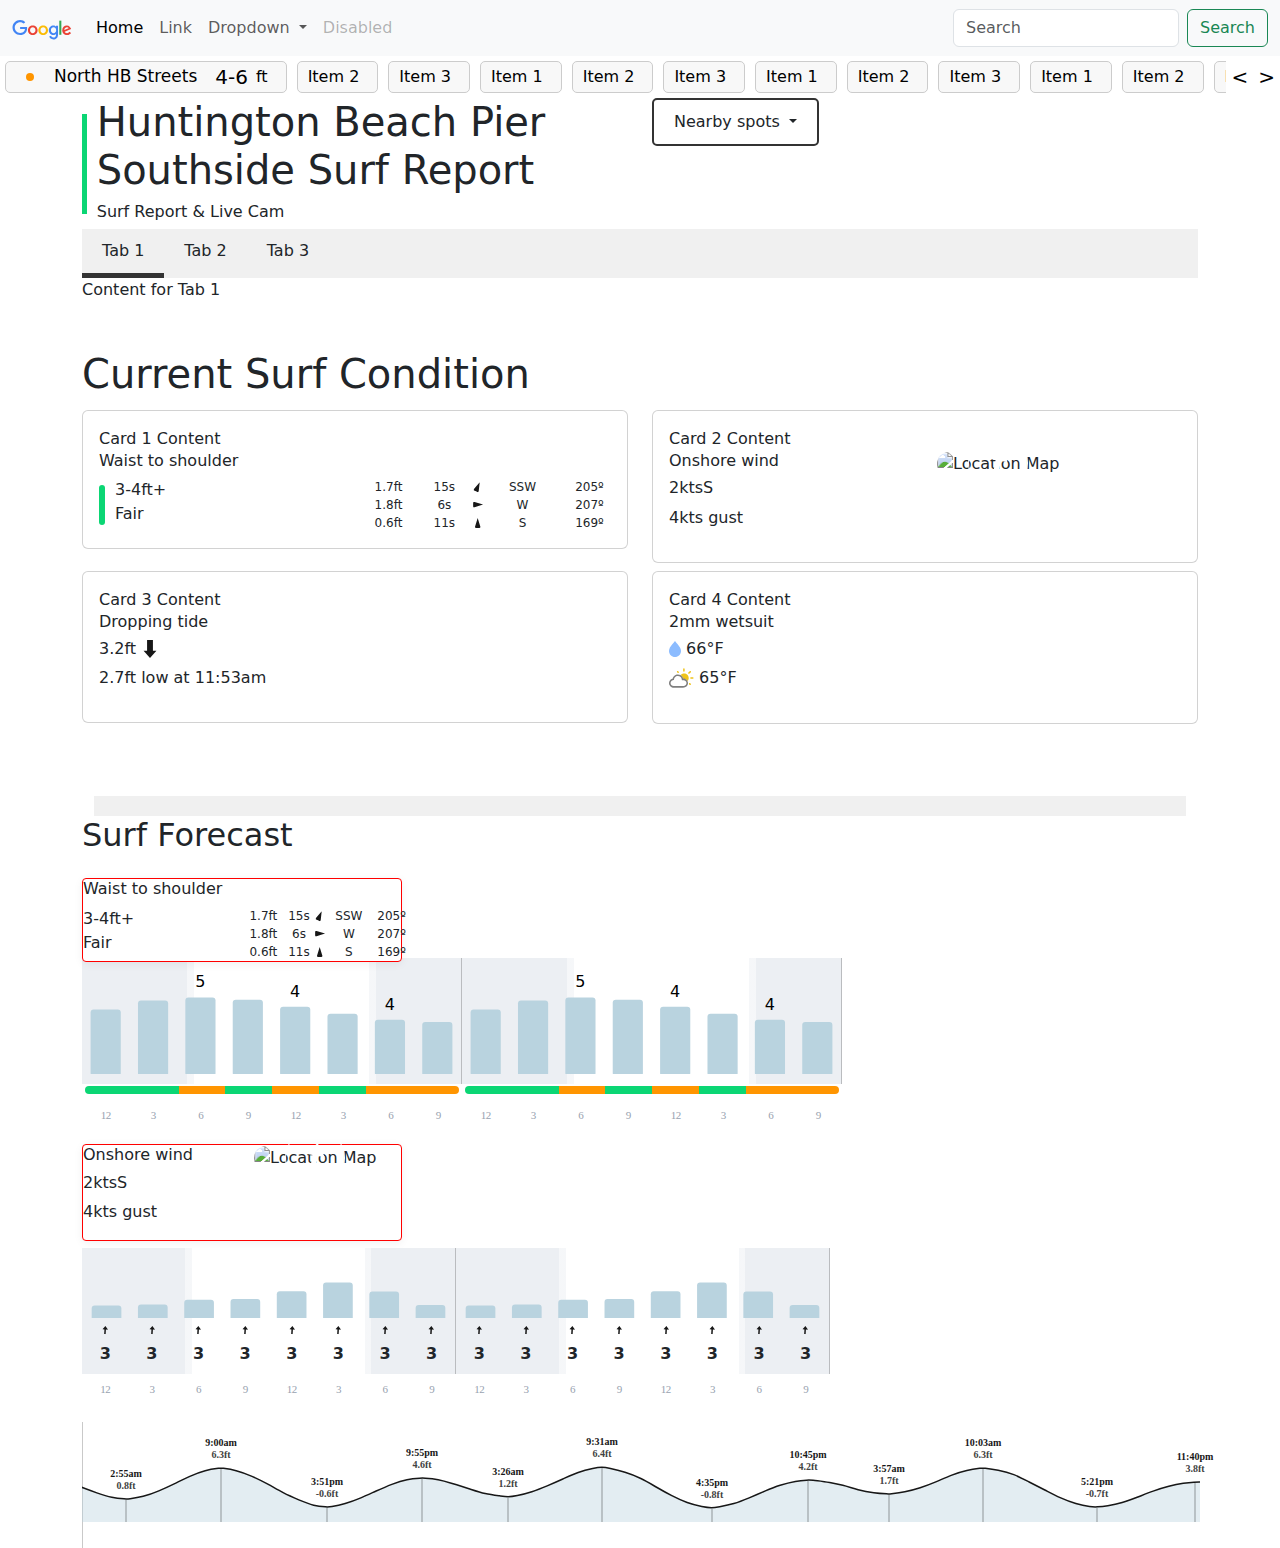
==== index.html @ 4c7635e5 "Add wind-chart and tide-chart in index.html" ====
<!DOCTYPE html>
<html lang="en">

<head>
    <!-- Basic -->
    <meta charset="utf-8" />
    <meta name="viewport" content="width=device-width, initial-scale=1, shrink-to-fit=no">
    <meta http-equiv="x-ua-compatible" content="ie=edge">
    <title>Surf Web</title>
    <meta name="keywords" content="" />
    <meta name="description" content="">
    <meta name="author" content="">

    <!-- Web Fonts -->
    <link href="https://fonts.googleapis.com/css?family=Lato:300,400,400i|Montserrat:400,700" rel="stylesheet">

    <!-- Favicon -->
    <link rel="shortcut icon" href="img/favicon.ico" type="image/x-icon">
    <link rel="apple-touch-icon" href="img/apple-touch-icon.png">

    <!-- -------------------------------------------------------- -->
    <!-- CSS Library -->
    <link href="assets/css/bootstrap.css" rel="stylesheet" type="text/css">
    <!-- <link href="https://cdn.jsdelivr.net/npm/bootstrap@5.3.0/dist/css/bootstrap.min.css" rel="stylesheet" type="text/css"> -->
    <!-- <link href="https://cdnjs.cloudflare.com/ajax/libs/font-awesome/6.4.2/css/all.min.css" rel="stylesheet">
    <link href="https://cdn.jsdelivr.net/npm/bootstrap-icons@1.4.1/font/bootstrap-icons.css" rel="stylesheet">
    <link href="https://cdnjs.cloudflare.com/ajax/libs/OwlCarousel2/2.2.1/assets/owl.carousel.min.css" rel="stylesheet">
    <link href="https://cdnjs.cloudflare.com/ajax/libs/animate.css/3.7.0/animate.min.css" rel="stylesheet"> -->

    <!-- Custom Style -->
    <link href="assets/css/style.css" rel="stylesheet" type="text/css" />

</head>

<body>
    <header>
        <div>
            <!-- Ads... -->
        </div>

        <div>
            <nav class="navbar navbar-expand-lg bg-body-tertiary">
                <div class="container-fluid">
                    <a class="navbar-brand" href="#">
                        <img class="brand-logo" src="assets/imgs/Google-logo.svg" alt="Logo">
                    </a>
                    <button class="navbar-toggler" type="button" data-bs-toggle="collapse"
                        data-bs-target="#navbarSupportedContent" aria-controls="navbarSupportedContent"
                        aria-expanded="false" aria-label="Toggle navigation">
                        <span class="navbar-toggler-icon"></span>
                    </button>
                    <div class="collapse navbar-collapse" id="navbarSupportedContent">
                        <ul class="navbar-nav me-auto mb-2 mb-lg-0">
                            <li class="nav-item">
                                <a class="nav-link active" aria-current="page" href="#">Home</a>
                            </li>
                            <li class="nav-item">
                                <a class="nav-link" href="#">Link</a>
                            </li>
                            <li class="nav-item dropdown">
                                <a class="nav-link dropdown-toggle" href="#" role="button" data-bs-toggle="dropdown"
                                    aria-expanded="false">
                                    Dropdown
                                </a>
                                <ul class="dropdown-menu">
                                    <li><a class="dropdown-item" href="#">Action</a></li>
                                    <li><a class="dropdown-item" href="#">Another action</a></li>
                                    <li>
                                        <hr class="dropdown-divider">
                                    </li>
                                    <li><a class="dropdown-item" href="#">Something else here</a></li>
                                </ul>
                            </li>
                            <li class="nav-item">
                                <a class="nav-link disabled" aria-disabled="true">Disabled</a>
                            </li>
                        </ul>
                        <form class="d-flex" role="search">
                            <input class="form-control me-2" type="search" placeholder="Search" aria-label="Search">
                            <button class="btn btn-outline-success" type="submit">Search</button>
                        </form>
                    </div>
                </div>
            </nav>
        </div>

    </header>

    <div class="s-favorite-bar">
        <div class="favorite-bar-wrapper">
            <div class="bar-container">
                <div class="scroll-bar" id="scroll-bar">
                    <!-- Place your items here -->
                    <div class="item">
                        <div class="condition condition-poor"></div>
                        <div class="location">
                            North HB Streets
                        </div>
                        <div class="feet">
                            <div class="feet-height">
                                4-6
                            </div>
                            <div class="unit">ft</div>
                        </div>
                    </div>
                    <div class="item">Item 2</div>
                    <div class="item">Item 3</div>
                    <!-- Add more items as needed -->
                    <div class="item">Item 1</div>
                    <div class="item">Item 2</div>
                    <div class="item">Item 3</div>
                    <div class="item">Item 1</div>
                    <div class="item">Item 2</div>
                    <div class="item">Item 3</div>
                    <div class="item">Item 1</div>
                    <div class="item">Item 2</div>
                    <div class="item">Item 3</div>
                    <div class="item">Item 1</div>
                    <div class="item">Item 2</div>
                    <div class="item">Item 3</div>
                    <div class="item">Item 1</div>
                    <div class="item">Item 2</div>
                    <div class="item">Item 3</div>

                </div>

                <div class="bar-arrow">
                    <button class="left-arrow" id="left-arrow">&lt;</button>
                    <button class="right-arrow" id="right-arrow">&gt;</button>

                </div>

            </div>

        </div>

    </div>


    <!-- Hero Section -->
    <div class="s-hero">
        <div class="container">
            <div class="row">
                <div class="col-lg-6 col-md-6 col-sm-6">
                    <div class="information">
                        <div class="condition"></div>

                        <div class="location">
                            <h1>Huntington Beach Pier Southside Surf Report</h1>
                            <h6>Surf Report & Live Cam</h6>
                        </div>

                    </div>

                </div>

                <div class="col-lg-3 col-md-3 col-sm-3">
                    <div class="dropdown">
                        <button class="btn btn-nearby dropdown-toggle" type="button" data-bs-toggle="dropdown"
                            aria-expanded="false">
                            Nearby spots
                        </button>
                        <ul class="dropdown-menu">
                            <li><a class="dropdown-item active" href="#">Action</a></li>
                            <li><a class="dropdown-item" href="#">Another action</a></li>
                            <li><a class="dropdown-item" href="#">Something else here</a></li>
                            <li>
                                <hr class="dropdown-divider">
                            </li>
                            <li><a class="dropdown-item" href="#">Separated link</a></li>
                        </ul>
                    </div>


                </div>

                <div class="col-lg-3 col-md-3 col-sm-3">


                </div>

            </div>

        </div>

    </div>



    <!-- Tab Bar -->
    <div class="s-tabbar">
        <div class="container">
            <div class="row">
                <div class="col-12">
                    <div class="tab-bar">
                        <div class="tab-item active" data-tab="tab1">
                            <a href="#">Tab 1</a>
                        </div>
                        <div class="tab-item" data-tab="tab2">Tab 2</div>
                        <div class="tab-item" data-tab="tab3">Tab 3</div>
                    </div>
                    <div class="tab-content">
                        <div class="tab-panel" id="tab1">Content for Tab 1</div>
                        <div class="tab-panel" id="tab2">Content for Tab 2</div>
                        <div class="tab-panel" id="tab3">Content for Tab 3</div>
                    </div>
                </div>
            </div>
        </div>
    </div>


    <!-- Grid Box -->
    <div class="s-gridbox py-5">
        <div class="container">
            <div class="title">
                <h1>
                    Current Surf Condition
                </h1>
            </div>
            <div class="row">
                <div class="col-lg-6 col-md-6 col-sm-12 py-1">
                    <div class="card card-1">
                        <div class="card-body">
                            <!-- Content for Card 1 -->
                            Card 1 Content

                            <div class="row">
                                <div>
                                    <h6>Waist to shoulder</h6>
                                </div>
                            </div>

                            <div class="row">
                                <div class="col-6 d-flex flex-row">

                                    <div class="condition"></div>

                                    <div class="feet-info">
                                        <div class="current-feet d-flex flex-row">
                                            <div class="feet-height">
                                                3-4
                                            </div>
                                            <div class="unit">
                                                ft+
                                            </div>
                                        </div>

                                        <div class="current-text">
                                            Fair
                                        </div>
                                    </div>

                                </div>

                                <div class="col-6 main-wave">
                                    <!-- Row 1 -->
                                    <div class="row">
                                        <div class="col-3 d-flex flex-row justify-content-center">
                                            1.7ft
                                        </div>
                                        <div class="col-2 d-flex flex-row justify-content-center">
                                            15s
                                        </div>
                                        <div class="col-1 d-flex flex-row align-items-center justify-content-center">
                                            <svg class="wave-arrow" width="6.15" height="10" viewBox="0 0 8 13"
                                                fill="none" xmlns="http://www.w3.org/2000/svg"
                                                style="transform: rotate(23.54deg);">
                                                <path
                                                    d="M6.903 11.059 3.5 0 .097 11.059A1.5 1.5 0 0 0 1.531 13h3.938a1.5 1.5 0 0 0 1.434-1.941Z"
                                                    fill="#171717"></path>
                                            </svg>
                                        </div>
                                        <div class="col-3 d-flex flex-row justify-content-center">
                                            SSW
                                        </div>
                                        <div class="col-3 d-flex flex-row justify-content-center">
                                            205º
                                        </div>
                                    </div>
                                    <!-- Row 2 -->
                                    <div class="row">
                                        <div class="col-3 d-flex flex-row justify-content-center">
                                            1.8ft
                                        </div>
                                        <div class="col-2 d-flex flex-row justify-content-center">
                                            6s
                                        </div>
                                        <div class="col-1 d-flex flex-row align-items-center justify-content-center">
                                            <svg class="wave-arrow" width="6.15" height="10" viewBox="0 0 8 13"
                                                fill="none" xmlns="http://www.w3.org/2000/svg"
                                                style="transform: rotate(90deg);">
                                                <path
                                                    d="M6.903 11.059 3.5 0 .097 11.059A1.5 1.5 0 0 0 1.531 13h3.938a1.5 1.5 0 0 0 1.434-1.941Z"
                                                    fill="#171717"></path>
                                            </svg>
                                        </div>
                                        <div class="col-3 d-flex flex-row justify-content-center">
                                            W
                                        </div>
                                        <div class="col-3 d-flex flex-row justify-content-center">
                                            207º
                                        </div>
                                    </div>
                                    <!-- Row 3 -->
                                    <div class="row">
                                        <div class="col-3 d-flex flex-row justify-content-center">
                                            0.6ft
                                        </div>
                                        <div class="col-2 d-flex flex-row justify-content-center">
                                            11s
                                        </div>
                                        <div class="col-1 d-flex flex-row align-items-center justify-content-center">
                                            <svg class="wave-arrow" width="6.15" height="10" viewBox="0 0 8 13"
                                                fill="none" xmlns="http://www.w3.org/2000/svg"
                                                style="transform: rotate(0deg);">
                                                <path
                                                    d="M6.903 11.059 3.5 0 .097 11.059A1.5 1.5 0 0 0 1.531 13h3.938a1.5 1.5 0 0 0 1.434-1.941Z"
                                                    fill="#171717"></path>
                                            </svg>
                                        </div>
                                        <div class="col-3 d-flex flex-row justify-content-center">
                                            S
                                        </div>
                                        <div class="col-3 d-flex flex-row justify-content-center">
                                            169º
                                        </div>
                                    </div>

                                </div>

                            </div>

                            <div class="row">

                            </div>



                        </div>
                    </div>
                </div>
                <div class="col-lg-6 col-md-6 col-sm-12 py-1">
                    <div class="card card-2">
                        <div class="card-body">
                            <!-- Content for Card 2 -->
                            Card 2 Content

                            <div class="row">
                                <div class="col-6">
                                    <div class="text-container">
                                        <h6>Onshore wind</h6>
                                        <h6>
                                            2kts<span>S</span>
                                        </h6>
                                        <p>4kts gust</p>
                                    </div>

                                </div>

                                <div class="col-6">
                                    <div class="map-container">
                                        <!-- AIzaSyD_Na3vLTyz8xDKsQpZfBlM3eYHNuKPRpY | maptype=satellite (terrain, hybrid) -->
                                        <img class="map-img"
                                            src="https://maps.googleapis.com/maps/api/staticmap?center=33.65538488413737,-118.00411554754831&zoom=13&size=250x110&maptype=satellite&key=AIzaSyD_Na3vLTyz8xDKsQpZfBlM3eYHNuKPRpY"
                                            alt="Location Map">
                                        <div class="arrow-container">
                                            <div class="circle"></div>
                                            <!-- <div class="arrow"></div> -->
                                            <svg class="wind-arrow" width="30" height="30" viewBox="0 0 18 28"
                                                xmlns="http://www.w3.org/2000/svg">
                                                <path fill-rule="evenodd" clip-rule="evenodd"
                                                    d="M0.397491 10.4293C0.00907967 10.9213 0.358464 11.6436 0.984813 11.6436L6.28319 11.6436V27.0704C6.28319 27.4842 6.61833 27.8194 7.03213 27.8194L10.5099 27.8194C10.9245 27.8194 11.261 27.4829 11.261 27.0683V11.6436L16.5559 11.6436C17.1829 11.6436 17.5341 10.92 17.1459 10.4283L9.36031 0.567877C9.06023 0.187832 8.48353 0.188333 8.18304 0.5689L0.397491 10.4293Z"
                                                    fill="#FFFFFF"></path>
                                            </svg>
                                        </div>
                                    </div>

                                </div>

                            </div>

                        </div>
                    </div>
                </div>
                <div class="col-lg-6 col-md-6 col-sm-12 py-1">
                    <div class="card">
                        <div class="card-body">
                            <!-- Content for Card 3 -->
                            Card 3 Content

                            <div class="row">
                                <div class="col-6">
                                    <div class="text-container">
                                        <h6>Dropping tide</h6>
                                        <h6>
                                            3.2ft
                                            <span>
                                                <svg height="18" width="18" viewBox="0 0 10 14" fill="none"
                                                    xmlns="http://www.w3.org/2000/svg"
                                                    style="transform: rotate(180deg);">
                                                    <path fill-rule="evenodd" clip-rule="evenodd"
                                                        d="M2.72727 14V5.6H0L5 0L10 5.6H7.27273V14H2.72727Z"
                                                        fill="#171717"></path>
                                                </svg>

                                            </span>

                                        </h6>

                                        <p>2.7ft low at 11:53am</p>
                                    </div>

                                </div>

                                <div class="col-6">

                                </div>

                            </div>

                        </div>
                    </div>
                </div>
                <div class="col-lg-6 col-md-6 col-sm-12 py-1">
                    <div class="card">
                        <div class="card-body">
                            <!-- Content for Card 4 -->
                            Card 4 Content

                            <div class="row">
                                <div class="col-6">
                                    <div class="text-container">
                                        <h6>2mm wetsuit</h6>
                                        <h6>
                                            <span>
                                                <svg width="12" height="16" viewBox="0 0 12 16" fill="none"
                                                    xmlns="http://www.w3.org/2000/svg">
                                                    <path fill-rule="evenodd" clip-rule="evenodd"
                                                        d="M6.00023 0C6.00023 0 1.23499 5.66973 0.56278 7.40595C0.202077 8.18182 0 9.04726 0 9.95923C0 13.2963 2.68631 16 6.00023 16C9.31392 16 12 13.2963 12 9.95923C12 9.04726 11.7979 8.18182 11.4377 7.40595C10.7648 5.66973 6.00023 0 6.00023 0Z"
                                                        fill="#8CBCFF"></path>
                                                </svg>
                                            </span>
                                            66<span>°F</span>
                                        </h6>
                                        <p>
                                            <img src="assets/imgs/MOSTLY_CLOUDY.svg" alt="spotName Wind &amp; Weather">
                                            65<span>°F</span>
                                        </p>
                                    </div>
                                </div>

                                <div class="col-6">

                                </div>

                            </div>

                        </div>
                    </div>
                </div>
            </div>
        </div>

    </div>


    <!-- Local Time -->
    <div class="s-local-time">
        <div class="container">
            <div class="container">
                <div class="row">
                    <div class="col-12">
                        <div class="digital-clock">
                            <span id="clock"></span>
                        </div>
                    </div>
                </div>
            </div>
        </div>
    </div>


    <!-- Forecast Title -->
    <div class="s-forecast-title">
        <div class="container">
            <div class="row">
                <div class="col-4">
                    <h2>Surf Forecast</h2>

                </div>

                <div class="col-8">

                </div>

            </div>

        </div>

    </div>



    <!-- Wave Chart -->
    <div class="s-wavechart">
        <div class="container">

            <div class="tooltip-container d-flex py-3" style="min-height: 96px;">
                <div class="tooltip-card">

                    <div class="row">
                        <div>
                            <h6>Waist to shoulder</h6>
                        </div>
                    </div>

                    <div class="row">
                        <div class="col-6 d-flex flex-row">
                            <div class="feet-info">
                                <div class="current-feet d-flex flex-row">
                                    <div class="feet-height">
                                        3-4
                                    </div>
                                    <div class="unit">
                                        ft+
                                    </div>
                                </div>

                                <div class="current-text">
                                    Fair
                                </div>
                            </div>
                        </div>

                        <div class="col-6 main-wave">
                            <!-- Row 1 -->
                            <div class="row">
                                <div class="col-3 d-flex flex-row justify-content-center">
                                    1.7ft
                                </div>
                                <div class="col-2 d-flex flex-row justify-content-center">
                                    15s
                                </div>
                                <div class="col-1 d-flex flex-row align-items-center justify-content-center">
                                    <svg class="wave-arrow" width="6.15" height="10" viewBox="0 0 8 13" fill="none"
                                        xmlns="http://www.w3.org/2000/svg" style="transform: rotate(23.54deg);">
                                        <path
                                            d="M6.903 11.059 3.5 0 .097 11.059A1.5 1.5 0 0 0 1.531 13h3.938a1.5 1.5 0 0 0 1.434-1.941Z"
                                            fill="#171717"></path>
                                    </svg>
                                </div>
                                <div class="col-3 d-flex flex-row justify-content-center">
                                    SSW
                                </div>
                                <div class="col-3 d-flex flex-row justify-content-center">
                                    205º
                                </div>
                            </div>
                            <!-- Row 2 -->
                            <div class="row">
                                <div class="col-3 d-flex flex-row justify-content-center">
                                    1.8ft
                                </div>
                                <div class="col-2 d-flex flex-row justify-content-center">
                                    6s
                                </div>
                                <div class="col-1 d-flex flex-row align-items-center justify-content-center">
                                    <svg class="wave-arrow" width="6.15" height="10" viewBox="0 0 8 13" fill="none"
                                        xmlns="http://www.w3.org/2000/svg" style="transform: rotate(90deg);">
                                        <path
                                            d="M6.903 11.059 3.5 0 .097 11.059A1.5 1.5 0 0 0 1.531 13h3.938a1.5 1.5 0 0 0 1.434-1.941Z"
                                            fill="#171717"></path>
                                    </svg>
                                </div>
                                <div class="col-3 d-flex flex-row justify-content-center">
                                    W
                                </div>
                                <div class="col-3 d-flex flex-row justify-content-center">
                                    207º
                                </div>
                            </div>
                            <!-- Row 3 -->
                            <div class="row">
                                <div class="col-3 d-flex flex-row justify-content-center">
                                    0.6ft
                                </div>
                                <div class="col-2 d-flex flex-row justify-content-center">
                                    11s
                                </div>
                                <div class="col-1 d-flex flex-row align-items-center justify-content-center">
                                    <svg class="wave-arrow" width="6.15" height="10" viewBox="0 0 8 13" fill="none"
                                        xmlns="http://www.w3.org/2000/svg" style="transform: rotate(0deg);">
                                        <path
                                            d="M6.903 11.059 3.5 0 .097 11.059A1.5 1.5 0 0 0 1.531 13h3.938a1.5 1.5 0 0 0 1.434-1.941Z"
                                            fill="#171717"></path>
                                    </svg>
                                </div>
                                <div class="col-3 d-flex flex-row justify-content-center">
                                    S
                                </div>
                                <div class="col-3 d-flex flex-row justify-content-center">
                                    169º
                                </div>
                            </div>
                        </div>

                    </div>
                </div>
            </div>

            <div class="chart-container d-flex flex-row">

                <div class="first-chart">
                    <div class="chart-area">
                        <svg height="116" width="379">
                            <g transform="translate(0,51.5634)">
                                <rect width="30.169642857142858" height="66.4366" x="8.602678571428571" rx="3" ry="3"
                                    class="each-bar" id="bar1" data-toolpos="3.5"></rect><text x="23.6875" y="-10"
                                    width="47.375" dominant-baseline="top" text-anchor="middle"></text>
                            </g>
                            <g transform="translate(47.375,42.56949333333334)">
                                <rect width="30.169642857142858" height="75.43050666666666" x="8.602678571428571" rx="3"
                                    ry="3" class="each-bar" id="bar2" data-toolpos="51"></rect><text x="23.6875" y="-10"
                                    width="47.375" dominant-baseline="top" text-anchor="middle"></text>
                            </g>
                            <g transform="translate(94.75,39.47249333333332)">
                                <rect width="30.169642857142858" height="78.52750666666668" x="8.602678571428571" rx="3"
                                    ry="3" class="each-bar" id="bar3" data-toolpos="98.5"></rect><text x="23.6875"
                                    y="-10" width="47.375" dominant-baseline="top" text-anchor="middle">5</text>
                            </g>
                            <g transform="translate(142.125,41.64217333333333)">
                                <rect width="30.169642857142858" height="76.35782666666667" x="8.602678571428571" rx="3"
                                    ry="3" class="each-bar" id="bar4" data-toolpos="146"></rect><text x="23.6875"
                                    y="-10" width="47.375" dominant-baseline="top" text-anchor="middle"></text>
                            </g>
                            <g transform="translate(189.5,48.728693333333325)">
                                <rect width="30.169642857142858" height="69.27130666666667" x="8.602678571428571" rx="3"
                                    ry="3" class="each-bar" id="bar5" data-toolpos="193.5"></rect><text x="23.6875"
                                    y="-10" width="47.375" dominant-baseline="top" text-anchor="middle">4</text>
                            </g>
                            <g transform="translate(236.875,55.81537333333333)">
                                <rect width="30.169642857142858" height="62.18462666666667" x="8.602678571428571" rx="3"
                                    ry="3" class="each-bar" id="bar6" data-toolpos="240.5"></rect><text x="23.6875"
                                    y="-10" width="47.375" dominant-baseline="top" text-anchor="middle"></text>
                            </g>
                            <g transform="translate(284.25,61.64221333333333)">
                                <rect width="30.169642857142858" height="56.35778666666667" x="8.602678571428571" rx="3"
                                    ry="3" class="each-bar" id="bar7" data-toolpos="288"></rect><text x="23.6875"
                                    y="-10" width="47.375" dominant-baseline="top" text-anchor="middle">4</text>
                            </g>
                            <g transform="translate(331.625,63.98688)">
                                <rect width="30.169642857142858" height="54.01312" x="8.602678571428571" rx="3" ry="3"
                                    class="each-bar" id="bar8" data-toolpos="335.5"></rect><text x="23.6875" y="-10"
                                    width="47.375" dominant-baseline="top" text-anchor="middle"></text>
                            </g>
                        </svg>
                    </div>

                    <div class="condition-colorbar">
                        <div class="colorbar-wrapper">

                            <div class="colorbar condition-fair"></div>
                            <div class="colorbar condition-fair"></div>
                            <div class="colorbar condition-poor"></div>
                            <div class="colorbar condition-fair"></div>
                            <div class="colorbar condition-poor"></div>
                            <div class="colorbar condition-fair"></div>
                            <div class="colorbar condition-poor"></div>
                            <div class="colorbar condition-poor"></div>

                        </div>
                    </div>

                    <div class="timeline-bar">
                        <div class="timeline-bar-wrapper">

                            <div class="timeline-hour d-flex justify-content-center">12</div>
                            <div class="timeline-hour d-flex justify-content-center">3</div>
                            <div class="timeline-hour d-flex justify-content-center">6</div>
                            <div class="timeline-hour d-flex justify-content-center">9</div>
                            <div class="timeline-hour d-flex justify-content-center">12</div>
                            <div class="timeline-hour d-flex justify-content-center">3</div>
                            <div class="timeline-hour d-flex justify-content-center">6</div>
                            <div class="timeline-hour d-flex justify-content-center">9</div>

                        </div>

                    </div>

                </div>

                <div class="second-chart">
                    <div class="chart-area">
                        <svg class="chart-area-11" height="116" width="379">
                            <g transform="translate(0,51.5634)">
                                <rect width="30.169642857142858" height="66.4366" x="8.602678571428571" rx="3" ry="3"
                                    class="each-bar" id="bar1" data-toolpos="3.5"></rect><text x="23.6875" y="-10"
                                    width="47.375" dominant-baseline="top" text-anchor="middle"></text>
                            </g>
                            <g transform="translate(47.375,42.56949333333334)">
                                <rect width="30.169642857142858" height="75.43050666666666" x="8.602678571428571" rx="3"
                                    ry="3" class="each-bar" id="bar2" data-toolpos="51"></rect><text x="23.6875" y="-10"
                                    width="47.375" dominant-baseline="top" text-anchor="middle"></text>
                            </g>
                            <g transform="translate(94.75,39.47249333333332)">
                                <rect width="30.169642857142858" height="78.52750666666668" x="8.602678571428571" rx="3"
                                    ry="3" class="each-bar" id="bar3" data-toolpos="98.5"></rect><text x="23.6875"
                                    y="-10" width="47.375" dominant-baseline="top" text-anchor="middle">5</text>
                            </g>
                            <g transform="translate(142.125,41.64217333333333)">
                                <rect width="30.169642857142858" height="76.35782666666667" x="8.602678571428571" rx="3"
                                    ry="3" class="each-bar" id="bar4" data-toolpos="146"></rect><text x="23.6875"
                                    y="-10" width="47.375" dominant-baseline="top" text-anchor="middle"></text>
                            </g>
                            <g transform="translate(189.5,48.728693333333325)">
                                <rect width="30.169642857142858" height="69.27130666666667" x="8.602678571428571" rx="3"
                                    ry="3" class="each-bar" id="bar5" data-toolpos="193.5"></rect><text x="23.6875"
                                    y="-10" width="47.375" dominant-baseline="top" text-anchor="middle">4</text>
                            </g>
                            <g transform="translate(236.875,55.81537333333333)">
                                <rect width="30.169642857142858" height="62.18462666666667" x="8.602678571428571" rx="3"
                                    ry="3" class="each-bar" id="bar6" data-toolpos="240.5"></rect><text x="23.6875"
                                    y="-10" width="47.375" dominant-baseline="top" text-anchor="middle"></text>
                            </g>
                            <g transform="translate(284.25,61.64221333333333)">
                                <rect width="30.169642857142858" height="56.35778666666667" x="8.602678571428571" rx="3"
                                    ry="3" class="each-bar" id="bar7" data-toolpos="288"></rect><text x="23.6875"
                                    y="-10" width="47.375" dominant-baseline="top" text-anchor="middle">4</text>
                            </g>
                            <g transform="translate(331.625,63.98688)">
                                <rect width="30.169642857142858" height="54.01312" x="8.602678571428571" rx="3" ry="3"
                                    class="each-bar" id="bar8" data-toolpos="335.5"></rect><text x="23.6875" y="-10"
                                    width="47.375" dominant-baseline="top" text-anchor="middle"></text>
                            </g>
                        </svg>
                    </div>

                    <div class="condition-colorbar">
                        <div class="colorbar-wrapper">

                            <div class="colorbar condition-fair"></div>
                            <div class="colorbar condition-fair"></div>
                            <div class="colorbar condition-poor"></div>
                            <div class="colorbar condition-fair"></div>
                            <div class="colorbar condition-poor"></div>
                            <div class="colorbar condition-fair"></div>
                            <div class="colorbar condition-poor"></div>
                            <div class="colorbar condition-poor"></div>

                        </div>
                    </div>

                    <div class="timeline-bar">
                        <div class="timeline-bar-wrapper">

                            <div class="timeline-hour d-flex justify-content-center">12</div>
                            <div class="timeline-hour d-flex justify-content-center">3</div>
                            <div class="timeline-hour d-flex justify-content-center">6</div>
                            <div class="timeline-hour d-flex justify-content-center">9</div>
                            <div class="timeline-hour d-flex justify-content-center">12</div>
                            <div class="timeline-hour d-flex justify-content-center">3</div>
                            <div class="timeline-hour d-flex justify-content-center">6</div>
                            <div class="timeline-hour d-flex justify-content-center">9</div>

                        </div>

                    </div>


                </div>

            </div>


            <div class="chart-label">
                <!-- Display the time labels above the chart area -->
            </div>


        </div>
    </div>


    <!-- Wind Chart -->
    <div class="s-windchart">
        <div class="container">

            <div class="tooltip-container d-flex py-3" style="min-height: 96px;">
                <div class="tooltip-card">

                    <div class="row">
                        <div class="col-6">
                            <div class="text-container">
                                <h6>Onshore wind</h6>
                                <h6>
                                    2kts<span>S</span>
                                </h6>
                                <p>4kts gust</p>
                            </div>
                        </div>

                        <div class="col-6">
                            <div class="map-container">
                                <!-- AIzaSyD_Na3vLTyz8xDKsQpZfBlM3eYHNuKPRpY | maptype=satellite (terrain, hybrid) -->
                                <img class="map-img"
                                    src="https://maps.googleapis.com/maps/api/staticmap?center=33.65538488413737,-118.00411554754831&zoom=13&size=80x80&maptype=satellite&key=AIzaSyD_Na3vLTyz8xDKsQpZfBlM3eYHNuKPRpY"
                                    alt="Location Map">
                                <div class="arrow-container">
                                    <div class="circle"></div>
                                    <!-- <div class="arrow"></div> -->
                                    <svg class="wind-arrow" width="30" height="30" viewBox="0 0 18 28"
                                        xmlns="http://www.w3.org/2000/svg">
                                        <path fill-rule="evenodd" clip-rule="evenodd"
                                            d="M0.397491 10.4293C0.00907967 10.9213 0.358464 11.6436 0.984813 11.6436L6.28319 11.6436V27.0704C6.28319 27.4842 6.61833 27.8194 7.03213 27.8194L10.5099 27.8194C10.9245 27.8194 11.261 27.4829 11.261 27.0683V11.6436L16.5559 11.6436C17.1829 11.6436 17.5341 10.92 17.1459 10.4283L9.36031 0.567877C9.06023 0.187832 8.48353 0.188333 8.18304 0.5689L0.397491 10.4293Z"
                                            fill="#FFFFFF"></path>
                                    </svg>
                                </div>
                            </div>
                        </div>
                    </div>

                </div>
            </div>


            <div class="chart-container d-flex flex-row my-4">

                <div class="first-chart">
                    <div class="chart-area">

                        <svg height="70" width="373">
                            <rect x="9.678571428571429" y="57.49419230769231" height="17.50580769230769" width="29.6875"
                                rx="3" ry="3" class="each-bar" id="bar1" data-toolpos="3.5">
                            </rect>
                            <rect x="55.95790816326531" y="56.61561538461538" height="18.38438461538462" width="29.6875"
                                rx="3" ry="3" class="each-bar" id="bar2" data-toolpos="51">
                            </rect>
                            <rect x="102.23724489795919" y="51.78776923076923" height="23.21223076923077"
                                width="29.6875" rx="3" ry="3" class="each-bar" id="bar3" data-toolpos="98.5">
                            </rect>
                            <rect x="148.51658163265304" y="50.913961538461535" height="24.08603846153846"
                                width="29.6875" rx="3" ry="3" class="each-bar" id="bar4" data-toolpos="146">
                            </rect>
                            <rect x="194.79591836734693" y="43.16680769230769" height="31.833192307692308"
                                width="29.6875" rx="3" ry="3" class="each-bar" id="bar5" data-toolpos="193.5">
                            </rect>
                            <rect x="241.0752551020408" y="34.59515384615385" height="40.40484615384615" width="29.6875"
                                rx="3" ry="3" class="each-bar" id="bar6" data-toolpos="240.5">
                            </rect>
                            <rect x="287.3545918367347" y="43.48376923076923" height="31.51623076923077" width="29.6875"
                                rx="3" ry="3" class="each-bar" id="bar7" data-toolpos="288">
                            </rect>
                            <rect x="333.6339285714286" y="56.8955" height="18.1045" width="29.6875" rx="3" ry="3"
                                class="each-bar" id="bar8" data-toolpos="335.5">
                            </rect>
                        </svg>

                        <div class="wind-info-container d-flex">
                            <div class="wind-info d-flex flex-row">

                                <div class="info-card text-center">
                                    <div class="arrow">
                                        <svg fill="none" height="8.44" viewBox="0 0 18 28" width="8.44"
                                            xmlns="http://www.w3.org/2000/svg" style="transform: rotate(1.65393deg);">
                                            <path fill-rule="evenodd" clip-rule="evenodd"
                                                d="M0.397491 10.4293C0.00907967 10.9213 0.358464 11.6436 0.984813 11.6436L6.28319 11.6436V27.0704C6.28319 27.4842 6.61833 27.8194 7.03213 27.8194L10.5099 27.8194C10.9245 27.8194 11.261 27.4829 11.261 27.0683V11.6436L16.5559 11.6436C17.1829 11.6436 17.5341 10.92 17.1459 10.4283L9.36031 0.567877C9.06023 0.187832 8.48353 0.188333 8.18304 0.5689L0.397491 10.4293Z"
                                                fill="#171717"></path>
                                        </svg>
                                    </div>
                                    <div class="speed">3</div>
                                </div>

                                <div class="info-card text-center">
                                    <div class="arrow">
                                        <svg fill="none" height="8.44" viewBox="0 0 18 28" width="8.44"
                                            xmlns="http://www.w3.org/2000/svg" style="transform: rotate(1.65393deg);">
                                            <path fill-rule="evenodd" clip-rule="evenodd"
                                                d="M0.397491 10.4293C0.00907967 10.9213 0.358464 11.6436 0.984813 11.6436L6.28319 11.6436V27.0704C6.28319 27.4842 6.61833 27.8194 7.03213 27.8194L10.5099 27.8194C10.9245 27.8194 11.261 27.4829 11.261 27.0683V11.6436L16.5559 11.6436C17.1829 11.6436 17.5341 10.92 17.1459 10.4283L9.36031 0.567877C9.06023 0.187832 8.48353 0.188333 8.18304 0.5689L0.397491 10.4293Z"
                                                fill="#171717"></path>
                                        </svg>
                                    </div>
                                    <div class="speed">3</div>
                                </div>

                                <div class="info-card text-center">
                                    <div class="arrow">
                                        <svg fill="none" height="8.44" viewBox="0 0 18 28" width="8.44"
                                            xmlns="http://www.w3.org/2000/svg" style="transform: rotate(1.65393deg);">
                                            <path fill-rule="evenodd" clip-rule="evenodd"
                                                d="M0.397491 10.4293C0.00907967 10.9213 0.358464 11.6436 0.984813 11.6436L6.28319 11.6436V27.0704C6.28319 27.4842 6.61833 27.8194 7.03213 27.8194L10.5099 27.8194C10.9245 27.8194 11.261 27.4829 11.261 27.0683V11.6436L16.5559 11.6436C17.1829 11.6436 17.5341 10.92 17.1459 10.4283L9.36031 0.567877C9.06023 0.187832 8.48353 0.188333 8.18304 0.5689L0.397491 10.4293Z"
                                                fill="#171717"></path>
                                        </svg>
                                    </div>
                                    <div class="speed">3</div>
                                </div>

                                <div class="info-card text-center">
                                    <div class="arrow">
                                        <svg fill="none" height="8.44" viewBox="0 0 18 28" width="8.44"
                                            xmlns="http://www.w3.org/2000/svg" style="transform: rotate(1.65393deg);">
                                            <path fill-rule="evenodd" clip-rule="evenodd"
                                                d="M0.397491 10.4293C0.00907967 10.9213 0.358464 11.6436 0.984813 11.6436L6.28319 11.6436V27.0704C6.28319 27.4842 6.61833 27.8194 7.03213 27.8194L10.5099 27.8194C10.9245 27.8194 11.261 27.4829 11.261 27.0683V11.6436L16.5559 11.6436C17.1829 11.6436 17.5341 10.92 17.1459 10.4283L9.36031 0.567877C9.06023 0.187832 8.48353 0.188333 8.18304 0.5689L0.397491 10.4293Z"
                                                fill="#171717"></path>
                                        </svg>
                                    </div>
                                    <div class="speed">3</div>
                                </div>

                                <div class="info-card text-center">
                                    <div class="arrow">
                                        <svg fill="none" height="8.44" viewBox="0 0 18 28" width="8.44"
                                            xmlns="http://www.w3.org/2000/svg" style="transform: rotate(1.65393deg);">
                                            <path fill-rule="evenodd" clip-rule="evenodd"
                                                d="M0.397491 10.4293C0.00907967 10.9213 0.358464 11.6436 0.984813 11.6436L6.28319 11.6436V27.0704C6.28319 27.4842 6.61833 27.8194 7.03213 27.8194L10.5099 27.8194C10.9245 27.8194 11.261 27.4829 11.261 27.0683V11.6436L16.5559 11.6436C17.1829 11.6436 17.5341 10.92 17.1459 10.4283L9.36031 0.567877C9.06023 0.187832 8.48353 0.188333 8.18304 0.5689L0.397491 10.4293Z"
                                                fill="#171717"></path>
                                        </svg>
                                    </div>
                                    <div class="speed">3</div>
                                </div>

                                <div class="info-card text-center">
                                    <div class="arrow">
                                        <svg fill="none" height="8.44" viewBox="0 0 18 28" width="8.44"
                                            xmlns="http://www.w3.org/2000/svg" style="transform: rotate(1.65393deg);">
                                            <path fill-rule="evenodd" clip-rule="evenodd"
                                                d="M0.397491 10.4293C0.00907967 10.9213 0.358464 11.6436 0.984813 11.6436L6.28319 11.6436V27.0704C6.28319 27.4842 6.61833 27.8194 7.03213 27.8194L10.5099 27.8194C10.9245 27.8194 11.261 27.4829 11.261 27.0683V11.6436L16.5559 11.6436C17.1829 11.6436 17.5341 10.92 17.1459 10.4283L9.36031 0.567877C9.06023 0.187832 8.48353 0.188333 8.18304 0.5689L0.397491 10.4293Z"
                                                fill="#171717"></path>
                                        </svg>
                                    </div>
                                    <div class="speed">3</div>
                                </div>

                                <div class="info-card text-center">
                                    <div class="arrow">
                                        <svg fill="none" height="8.44" viewBox="0 0 18 28" width="8.44"
                                            xmlns="http://www.w3.org/2000/svg" style="transform: rotate(1.65393deg);">
                                            <path fill-rule="evenodd" clip-rule="evenodd"
                                                d="M0.397491 10.4293C0.00907967 10.9213 0.358464 11.6436 0.984813 11.6436L6.28319 11.6436V27.0704C6.28319 27.4842 6.61833 27.8194 7.03213 27.8194L10.5099 27.8194C10.9245 27.8194 11.261 27.4829 11.261 27.0683V11.6436L16.5559 11.6436C17.1829 11.6436 17.5341 10.92 17.1459 10.4283L9.36031 0.567877C9.06023 0.187832 8.48353 0.188333 8.18304 0.5689L0.397491 10.4293Z"
                                                fill="#171717"></path>
                                        </svg>
                                    </div>
                                    <div class="speed">3</div>
                                </div>

                                <div class="info-card text-center">
                                    <div class="arrow">
                                        <svg fill="none" height="8.44" viewBox="0 0 18 28" width="8.44"
                                            xmlns="http://www.w3.org/2000/svg" style="transform: rotate(1.65393deg);">
                                            <path fill-rule="evenodd" clip-rule="evenodd"
                                                d="M0.397491 10.4293C0.00907967 10.9213 0.358464 11.6436 0.984813 11.6436L6.28319 11.6436V27.0704C6.28319 27.4842 6.61833 27.8194 7.03213 27.8194L10.5099 27.8194C10.9245 27.8194 11.261 27.4829 11.261 27.0683V11.6436L16.5559 11.6436C17.1829 11.6436 17.5341 10.92 17.1459 10.4283L9.36031 0.567877C9.06023 0.187832 8.48353 0.188333 8.18304 0.5689L0.397491 10.4293Z"
                                                fill="#171717"></path>
                                        </svg>
                                    </div>
                                    <div class="speed">3</div>
                                </div>

                            </div>
                        </div>

                        <div class="timeline-bar">
                            <div class="timeline-bar-wrapper">

                                <div class="timeline-hour d-flex justify-content-center">12</div>
                                <div class="timeline-hour d-flex justify-content-center">3</div>
                                <div class="timeline-hour d-flex justify-content-center">6</div>
                                <div class="timeline-hour d-flex justify-content-center">9</div>
                                <div class="timeline-hour d-flex justify-content-center">12</div>
                                <div class="timeline-hour d-flex justify-content-center">3</div>
                                <div class="timeline-hour d-flex justify-content-center">6</div>
                                <div class="timeline-hour d-flex justify-content-center">9</div>

                            </div>

                        </div>

                    </div>
                </div>



                <div class="second-chart">
                    <div class="chart-area">

                        <svg height="70" width="373">
                            <rect x="9.678571428571429" y="57.49419230769231" height="17.50580769230769" width="29.6875"
                                rx="3" ry="3" class="each-bar" id="bar1" data-toolpos="3.5">
                            </rect>
                            <rect x="55.95790816326531" y="56.61561538461538" height="18.38438461538462" width="29.6875"
                                rx="3" ry="3" class="each-bar" id="bar2" data-toolpos="51">
                            </rect>
                            <rect x="102.23724489795919" y="51.78776923076923" height="23.21223076923077"
                                width="29.6875" rx="3" ry="3" class="each-bar" id="bar3" data-toolpos="98.5">
                            </rect>
                            <rect x="148.51658163265304" y="50.913961538461535" height="24.08603846153846"
                                width="29.6875" rx="3" ry="3" class="each-bar" id="bar4" data-toolpos="146">
                            </rect>
                            <rect x="194.79591836734693" y="43.16680769230769" height="31.833192307692308"
                                width="29.6875" rx="3" ry="3" class="each-bar" id="bar5" data-toolpos="193.5">
                            </rect>
                            <rect x="241.0752551020408" y="34.59515384615385" height="40.40484615384615" width="29.6875"
                                rx="3" ry="3" class="each-bar" id="bar6" data-toolpos="240.5">
                            </rect>
                            <rect x="287.3545918367347" y="43.48376923076923" height="31.51623076923077" width="29.6875"
                                rx="3" ry="3" class="each-bar" id="bar7" data-toolpos="288">
                            </rect>
                            <rect x="333.6339285714286" y="56.8955" height="18.1045" width="29.6875" rx="3" ry="3"
                                class="each-bar" id="bar8" data-toolpos="335.5">
                            </rect>
                        </svg>

                        <div class="wind-info-container d-flex">
                            <div class="wind-info d-flex flex-row">

                                <div class="info-card text-center">
                                    <div class="arrow">
                                        <svg fill="none" height="8.44" viewBox="0 0 18 28" width="8.44"
                                            xmlns="http://www.w3.org/2000/svg" style="transform: rotate(1.65393deg);">
                                            <path fill-rule="evenodd" clip-rule="evenodd"
                                                d="M0.397491 10.4293C0.00907967 10.9213 0.358464 11.6436 0.984813 11.6436L6.28319 11.6436V27.0704C6.28319 27.4842 6.61833 27.8194 7.03213 27.8194L10.5099 27.8194C10.9245 27.8194 11.261 27.4829 11.261 27.0683V11.6436L16.5559 11.6436C17.1829 11.6436 17.5341 10.92 17.1459 10.4283L9.36031 0.567877C9.06023 0.187832 8.48353 0.188333 8.18304 0.5689L0.397491 10.4293Z"
                                                fill="#171717"></path>
                                        </svg>
                                    </div>
                                    <div class="speed">3</div>
                                </div>

                                <div class="info-card text-center">
                                    <div class="arrow">
                                        <svg fill="none" height="8.44" viewBox="0 0 18 28" width="8.44"
                                            xmlns="http://www.w3.org/2000/svg" style="transform: rotate(1.65393deg);">
                                            <path fill-rule="evenodd" clip-rule="evenodd"
                                                d="M0.397491 10.4293C0.00907967 10.9213 0.358464 11.6436 0.984813 11.6436L6.28319 11.6436V27.0704C6.28319 27.4842 6.61833 27.8194 7.03213 27.8194L10.5099 27.8194C10.9245 27.8194 11.261 27.4829 11.261 27.0683V11.6436L16.5559 11.6436C17.1829 11.6436 17.5341 10.92 17.1459 10.4283L9.36031 0.567877C9.06023 0.187832 8.48353 0.188333 8.18304 0.5689L0.397491 10.4293Z"
                                                fill="#171717"></path>
                                        </svg>
                                    </div>
                                    <div class="speed">3</div>
                                </div>

                                <div class="info-card text-center">
                                    <div class="arrow">
                                        <svg fill="none" height="8.44" viewBox="0 0 18 28" width="8.44"
                                            xmlns="http://www.w3.org/2000/svg" style="transform: rotate(1.65393deg);">
                                            <path fill-rule="evenodd" clip-rule="evenodd"
                                                d="M0.397491 10.4293C0.00907967 10.9213 0.358464 11.6436 0.984813 11.6436L6.28319 11.6436V27.0704C6.28319 27.4842 6.61833 27.8194 7.03213 27.8194L10.5099 27.8194C10.9245 27.8194 11.261 27.4829 11.261 27.0683V11.6436L16.5559 11.6436C17.1829 11.6436 17.5341 10.92 17.1459 10.4283L9.36031 0.567877C9.06023 0.187832 8.48353 0.188333 8.18304 0.5689L0.397491 10.4293Z"
                                                fill="#171717"></path>
                                        </svg>
                                    </div>
                                    <div class="speed">3</div>
                                </div>

                                <div class="info-card text-center">
                                    <div class="arrow">
                                        <svg fill="none" height="8.44" viewBox="0 0 18 28" width="8.44"
                                            xmlns="http://www.w3.org/2000/svg" style="transform: rotate(1.65393deg);">
                                            <path fill-rule="evenodd" clip-rule="evenodd"
                                                d="M0.397491 10.4293C0.00907967 10.9213 0.358464 11.6436 0.984813 11.6436L6.28319 11.6436V27.0704C6.28319 27.4842 6.61833 27.8194 7.03213 27.8194L10.5099 27.8194C10.9245 27.8194 11.261 27.4829 11.261 27.0683V11.6436L16.5559 11.6436C17.1829 11.6436 17.5341 10.92 17.1459 10.4283L9.36031 0.567877C9.06023 0.187832 8.48353 0.188333 8.18304 0.5689L0.397491 10.4293Z"
                                                fill="#171717"></path>
                                        </svg>
                                    </div>
                                    <div class="speed">3</div>
                                </div>

                                <div class="info-card text-center">
                                    <div class="arrow">
                                        <svg fill="none" height="8.44" viewBox="0 0 18 28" width="8.44"
                                            xmlns="http://www.w3.org/2000/svg" style="transform: rotate(1.65393deg);">
                                            <path fill-rule="evenodd" clip-rule="evenodd"
                                                d="M0.397491 10.4293C0.00907967 10.9213 0.358464 11.6436 0.984813 11.6436L6.28319 11.6436V27.0704C6.28319 27.4842 6.61833 27.8194 7.03213 27.8194L10.5099 27.8194C10.9245 27.8194 11.261 27.4829 11.261 27.0683V11.6436L16.5559 11.6436C17.1829 11.6436 17.5341 10.92 17.1459 10.4283L9.36031 0.567877C9.06023 0.187832 8.48353 0.188333 8.18304 0.5689L0.397491 10.4293Z"
                                                fill="#171717"></path>
                                        </svg>
                                    </div>
                                    <div class="speed">3</div>
                                </div>

                                <div class="info-card text-center">
                                    <div class="arrow">
                                        <svg fill="none" height="8.44" viewBox="0 0 18 28" width="8.44"
                                            xmlns="http://www.w3.org/2000/svg" style="transform: rotate(1.65393deg);">
                                            <path fill-rule="evenodd" clip-rule="evenodd"
                                                d="M0.397491 10.4293C0.00907967 10.9213 0.358464 11.6436 0.984813 11.6436L6.28319 11.6436V27.0704C6.28319 27.4842 6.61833 27.8194 7.03213 27.8194L10.5099 27.8194C10.9245 27.8194 11.261 27.4829 11.261 27.0683V11.6436L16.5559 11.6436C17.1829 11.6436 17.5341 10.92 17.1459 10.4283L9.36031 0.567877C9.06023 0.187832 8.48353 0.188333 8.18304 0.5689L0.397491 10.4293Z"
                                                fill="#171717"></path>
                                        </svg>
                                    </div>
                                    <div class="speed">3</div>
                                </div>

                                <div class="info-card text-center">
                                    <div class="arrow">
                                        <svg fill="none" height="8.44" viewBox="0 0 18 28" width="8.44"
                                            xmlns="http://www.w3.org/2000/svg" style="transform: rotate(1.65393deg);">
                                            <path fill-rule="evenodd" clip-rule="evenodd"
                                                d="M0.397491 10.4293C0.00907967 10.9213 0.358464 11.6436 0.984813 11.6436L6.28319 11.6436V27.0704C6.28319 27.4842 6.61833 27.8194 7.03213 27.8194L10.5099 27.8194C10.9245 27.8194 11.261 27.4829 11.261 27.0683V11.6436L16.5559 11.6436C17.1829 11.6436 17.5341 10.92 17.1459 10.4283L9.36031 0.567877C9.06023 0.187832 8.48353 0.188333 8.18304 0.5689L0.397491 10.4293Z"
                                                fill="#171717"></path>
                                        </svg>
                                    </div>
                                    <div class="speed">3</div>
                                </div>

                                <div class="info-card text-center">
                                    <div class="arrow">
                                        <svg fill="none" height="8.44" viewBox="0 0 18 28" width="8.44"
                                            xmlns="http://www.w3.org/2000/svg" style="transform: rotate(1.65393deg);">
                                            <path fill-rule="evenodd" clip-rule="evenodd"
                                                d="M0.397491 10.4293C0.00907967 10.9213 0.358464 11.6436 0.984813 11.6436L6.28319 11.6436V27.0704C6.28319 27.4842 6.61833 27.8194 7.03213 27.8194L10.5099 27.8194C10.9245 27.8194 11.261 27.4829 11.261 27.0683V11.6436L16.5559 11.6436C17.1829 11.6436 17.5341 10.92 17.1459 10.4283L9.36031 0.567877C9.06023 0.187832 8.48353 0.188333 8.18304 0.5689L0.397491 10.4293Z"
                                                fill="#171717"></path>
                                        </svg>
                                    </div>
                                    <div class="speed">3</div>
                                </div>

                            </div>
                        </div>

                        <div class="timeline-bar">
                            <div class="timeline-bar-wrapper">

                                <div class="timeline-hour d-flex justify-content-center">12</div>
                                <div class="timeline-hour d-flex justify-content-center">3</div>
                                <div class="timeline-hour d-flex justify-content-center">6</div>
                                <div class="timeline-hour d-flex justify-content-center">9</div>
                                <div class="timeline-hour d-flex justify-content-center">12</div>
                                <div class="timeline-hour d-flex justify-content-center">3</div>
                                <div class="timeline-hour d-flex justify-content-center">6</div>
                                <div class="timeline-hour d-flex justify-content-center">9</div>

                            </div>

                        </div>

                    </div>
                </div>


            </div>





        </div>

    </div>



    <!-- Tide Chart -->
    <div class="s-tidechart mt-5">
        <div class="container">

            <div class="chart-container d-flex flex-row my-4">

                <div class="first-chart">
                    <div class="chart-area">

                    </div>
                </div>


                <div class="tidechart-container">

                    <svg class="tide-chart-svg-day-2" position="relative" width="100vw" height="100">
                        <path x1="0" x2="0" class="tide-chart-svg-2-fill"
                            d="M-1,65L1.6666666666666667,66C4.333333333333333,67,9.666666666666666,69,14.833333333333334,70.83333333333333C20,72.66666666666667,25,74.33333333333333,29.833333333333332,75.33333333333333C34.666666666666664,76.33333333333333,39.333333333333336,76.66666666666667,42,76.83333333333333C44.666666666666664,77,45.333333333333336,77,48.166666666666664,76.66666666666667C51,76.33333333333333,56,75.66666666666667,61.166666666666664,74.33333333333333C66.33333333333333,73,71.66666666666667,71,76.83333333333333,68.83333333333333C82,66.66666666666667,87,64.33333333333333,92.16666666666667,61.833333333333336C97.33333333333333,59.333333333333336,102.66666666666667,56.666666666666664,107.83333333333333,54.333333333333336C113,52,118,50,123.16666666666667,48.666666666666664C128.33333333333334,47.333333333333336,133.66666666666666,46.666666666666664,136.33333333333334,46.333333333333336C139,46,139,46,141.5,46.333333333333336C144,46.666666666666664,149,47.333333333333336,154.16666666666666,48.666666666666664C159.33333333333334,50,164.66666666666666,52,170,54.333333333333336C175.33333333333334,56.666666666666664,180.66666666666666,59.333333333333336,185.83333333333334,62.166666666666664C191,65,196,68,201.16666666666666,70.66666666666667C206.33333333333334,73.33333333333333,211.66666666666666,75.66666666666667,216.83333333333334,77.83333333333333C222,80,227,82,231.66666666666666,83.16666666666667C236.33333333333334,84.33333333333333,240.66666666666666,84.66666666666667,243.33333333333334,84.83333333333333C246,85,247,85,250,84.5C253,84,258,83,263.1666666666667,81.5C268.3333333333333,80,273.6666666666667,78,278.8333333333333,75.83333333333333C284,73.66666666666667,289,71.33333333333333,294.1666666666667,69C299.3333333333333,66.66666666666667,304.6666666666667,64.33333333333333,309.8333333333333,62.333333333333336C315,60.333333333333336,320,58.666666666666664,325,57.666666666666664C330,56.666666666666664,335,56.333333333333336,337.6666666666667,56.166666666666664C340.3333333333333,56,340.6666666666667,56,343.3333333333333,56.166666666666664C346,56.333333333333336,351,56.666666666666664,356.1666666666667,57.666666666666664C361.3333333333333,58.666666666666664,366.6666666666667,60.333333333333336,369.3333333333333,61.166666666666664C372,62,372,62,374.6666666666667,62.833333333333336C377.3333333333333,63.666666666666664,382.6666666666667,65.33333333333333,387.8333333333333,67C393,68.66666666666667,398,70.33333333333333,403.1666666666667,71.5C408.3333333333333,72.66666666666667,413.6666666666667,73.33333333333333,417.5,73.83333333333333C421.3333333333333,74.33333333333333,423.6666666666667,74.66666666666667,426.1666666666667,74.66666666666667C428.6666666666667,74.66666666666667,431.3333333333333,74.33333333333333,435.3333333333333,73.5C439.3333333333333,72.66666666666667,444.6666666666667,71.33333333333333,449.8333333333333,69.66666666666667C455,68,460,66,465.1666666666667,63.833333333333336C470.3333333333333,61.666666666666664,475.6666666666667,59.333333333333336,480.8333333333333,57C486,54.666666666666664,491,52.333333333333336,496.1666666666667,50.5C501.3333333333333,48.666666666666664,506.6666666666667,47.333333333333336,510.6666666666667,46.5C514.6666666666666,45.666666666666664,517.3333333333334,45.333333333333336,519.8333333333334,45.333333333333336C522.3333333333334,45.333333333333336,524.6666666666666,45.666666666666664,528.5,46.5C532.3333333333334,47.333333333333336,537.6666666666666,48.666666666666664,543,50.333333333333336C548.3333333333334,52,553.6666666666666,54,558.8333333333334,56.5C564,59,569,62,574.1666666666666,65C579.3333333333334,68,584.6666666666666,71,589.8333333333334,73.66666666666667C595,76.33333333333333,600,78.66666666666667,605.1666666666666,80.5C610.3333333333334,82.33333333333333,615.6666666666666,83.66666666666667,619.8333333333334,84.5C624,85.33333333333333,627,85.66666666666667,629.5,85.66666666666667C632,85.66666666666667,634,85.33333333333333,637.6666666666666,84.66666666666667C641.3333333333334,84,646.6666666666666,83,651.8333333333334,81.5C657,80,662,78,667.1666666666666,75.83333333333333C672.3333333333334,73.66666666666667,677.6666666666666,71.33333333333333,682.8333333333334,69.16666666666667C688,67,693,65,698.1666666666666,63.333333333333336C703.3333333333334,61.666666666666664,708.6666666666666,60.333333333333336,713.3333333333334,59.5C718,58.666666666666664,722,58.333333333333336,724.5,58.166666666666664C727,58,728,58,731.1666666666666,58.333333333333336C734.3333333333334,58.666666666666664,739.6666666666666,59.333333333333336,742.3333333333334,59.666666666666664C745,60,745,60,747.6666666666666,60.5C750.3333333333334,61,755.6666666666666,62,760.8333333333334,63.333333333333336C766,64.66666666666667,771,66.33333333333333,776.1666666666666,67.66666666666667C781.3333333333334,69,786.6666666666666,70,791.8333333333334,70.66666666666667C797,71.33333333333333,802,71.66666666666667,804.5,71.83333333333333C807,72,807,72,809.6666666666666,71.66666666666667C812.3333333333334,71.33333333333333,817.6666666666666,70.66666666666667,822.8333333333334,69.66666666666667C828,68.66666666666667,833,67.33333333333333,838.1666666666666,65.66666666666667C843.3333333333334,64,848.6666666666666,62,853.8333333333334,59.833333333333336C859,57.666666666666664,864,55.333333333333336,869.1666666666666,53.333333333333336C874.3333333333334,51.333333333333336,879.6666666666666,49.666666666666664,884.8333333333334,48.5C890,47.333333333333336,895,46.666666666666664,897.6666666666666,46.333333333333336C900.3333333333334,46,900.6666666666666,46,903.3333333333334,46.333333333333336C906,46.666666666666664,911,47.333333333333336,916.1666666666666,48.333333333333336C921.3333333333334,49.333333333333336,926.6666666666666,50.666666666666664,931.8333333333334,52.666666666666664C937,54.666666666666664,942,57.333333333333336,947.1666666666666,60C952.3333333333334,62.666666666666664,957.6666666666666,65.33333333333333,962.8333333333334,68C968,70.66666666666667,973,73.33333333333333,978.1666666666666,75.66666666666667C983.3333333333334,78,988.6666666666666,80,993.8333333333334,81.5C999,83,1004,84,1007.5,84.5C1011,85,1013,85,1015.6666666666666,84.83333333333333C1018.3333333333334,84.66666666666667,1021.6666666666666,84.33333333333333,1025.8333333333333,83.66666666666667C1030,83,1035,82,1040.1666666666667,80.5C1045.3333333333333,79,1050.6666666666667,77,1055.8333333333333,75C1061,73,1066,71,1071.1666666666667,69.16666666666667C1076.3333333333333,67.33333333333333,1081.6666666666667,65.66666666666667,1086.8333333333333,64.33333333333333C1092,63,1097,62,1101.3333333333333,61.333333333333336C1105.6666666666667,60.666666666666664,1109.3333333333333,60.333333333333336,1112,60.166666666666664C1114.6666666666667,60,1116.3333333333333,60,1117.1666666666667,60L1118,60L1118,100L1117.1666666666667,100C1116.3333333333333,100,1114.6666666666667,100,1112,100C1109.3333333333333,100,1105.6666666666667,100,1101.3333333333333,100C1097,100,1092,100,1086.8333333333333,100C1081.6666666666667,100,1076.3333333333333,100,1071.1666666666667,100C1066,100,1061,100,1055.8333333333333,100C1050.6666666666667,100,1045.3333333333333,100,1040.1666666666667,100C1035,100,1030,100,1025.8333333333333,100C1021.6666666666666,100,1018.3333333333334,100,1015.6666666666666,100C1013,100,1011,100,1007.5,100C1004,100,999,100,993.8333333333334,100C988.6666666666666,100,983.3333333333334,100,978.1666666666666,100C973,100,968,100,962.8333333333334,100C957.6666666666666,100,952.3333333333334,100,947.1666666666666,100C942,100,937,100,931.8333333333334,100C926.6666666666666,100,921.3333333333334,100,916.1666666666666,100C911,100,906,100,903.3333333333334,100C900.6666666666666,100,900.3333333333334,100,897.6666666666666,100C895,100,890,100,884.8333333333334,100C879.6666666666666,100,874.3333333333334,100,869.1666666666666,100C864,100,859,100,853.8333333333334,100C848.6666666666666,100,843.3333333333334,100,838.1666666666666,100C833,100,828,100,822.8333333333334,100C817.6666666666666,100,812.3333333333334,100,809.6666666666666,100C807,100,807,100,804.5,100C802,100,797,100,791.8333333333334,100C786.6666666666666,100,781.3333333333334,100,776.1666666666666,100C771,100,766,100,760.8333333333334,100C755.6666666666666,100,750.3333333333334,100,747.6666666666666,100C745,100,745,100,742.3333333333334,100C739.6666666666666,100,734.3333333333334,100,731.1666666666666,100C728,100,727,100,724.5,100C722,100,718,100,713.3333333333334,100C708.6666666666666,100,703.3333333333334,100,698.1666666666666,100C693,100,688,100,682.8333333333334,100C677.6666666666666,100,672.3333333333334,100,667.1666666666666,100C662,100,657,100,651.8333333333334,100C646.6666666666666,100,641.3333333333334,100,637.6666666666666,100C634,100,632,100,629.5,100C627,100,624,100,619.8333333333334,100C615.6666666666666,100,610.3333333333334,100,605.1666666666666,100C600,100,595,100,589.8333333333334,100C584.6666666666666,100,579.3333333333334,100,574.1666666666666,100C569,100,564,100,558.8333333333334,100C553.6666666666666,100,548.3333333333334,100,543,100C537.6666666666666,100,532.3333333333334,100,528.5,100C524.6666666666666,100,522.3333333333334,100,519.8333333333334,100C517.3333333333334,100,514.6666666666666,100,510.6666666666667,100C506.6666666666667,100,501.3333333333333,100,496.1666666666667,100C491,100,486,100,480.8333333333333,100C475.6666666666667,100,470.3333333333333,100,465.1666666666667,100C460,100,455,100,449.8333333333333,100C444.6666666666667,100,439.3333333333333,100,435.3333333333333,100C431.3333333333333,100,428.6666666666667,100,426.1666666666667,100C423.6666666666667,100,421.3333333333333,100,417.5,100C413.6666666666667,100,408.3333333333333,100,403.1666666666667,100C398,100,393,100,387.8333333333333,100C382.6666666666667,100,377.3333333333333,100,374.6666666666667,100C372,100,372,100,369.3333333333333,100C366.6666666666667,100,361.3333333333333,100,356.1666666666667,100C351,100,346,100,343.3333333333333,100C340.6666666666667,100,340.3333333333333,100,337.6666666666667,100C335,100,330,100,325,100C320,100,315,100,309.8333333333333,100C304.6666666666667,100,299.3333333333333,100,294.1666666666667,100C289,100,284,100,278.8333333333333,100C273.6666666666667,100,268.3333333333333,100,263.1666666666667,100C258,100,253,100,250,100C247,100,246,100,243.33333333333334,100C240.66666666666666,100,236.33333333333334,100,231.66666666666666,100C227,100,222,100,216.83333333333334,100C211.66666666666666,100,206.33333333333334,100,201.16666666666666,100C196,100,191,100,185.83333333333334,100C180.66666666666666,100,175.33333333333334,100,170,100C164.66666666666666,100,159.33333333333334,100,154.16666666666666,100C149,100,144,100,141.5,100C139,100,139,100,136.33333333333334,100C133.66666666666666,100,128.33333333333334,100,123.16666666666667,100C118,100,113,100,107.83333333333333,100C102.66666666666667,100,97.33333333333333,100,92.16666666666667,100C87,100,82,100,76.83333333333333,100C71.66666666666667,100,66.33333333333333,100,61.166666666666664,100C56,100,51,100,48.166666666666664,100C45.333333333333336,100,44.666666666666664,100,42,100C39.333333333333336,100,34.666666666666664,100,29.833333333333332,100C25,100,20,100,14.833333333333334,100C9.666666666666666,100,4.333333333333333,100,1.6666666666666667,100L-1,100Z"
                            fill="rgba(185, 211, 223, 0.4)"></path>
                        <path x1="0" x2="0" class="tide-chart-svg-2-fill"
                            d="M-1,65L1.6666666666666667,66C4.333333333333333,67,9.666666666666666,69,14.833333333333334,70.83333333333333C20,72.66666666666667,25,74.33333333333333,29.833333333333332,75.33333333333333C34.666666666666664,76.33333333333333,39.333333333333336,76.66666666666667,42,76.83333333333333C44.666666666666664,77,45.333333333333336,77,48.166666666666664,76.66666666666667C51,76.33333333333333,56,75.66666666666667,61.166666666666664,74.33333333333333C66.33333333333333,73,71.66666666666667,71,76.83333333333333,68.83333333333333C82,66.66666666666667,87,64.33333333333333,92.16666666666667,61.833333333333336C97.33333333333333,59.333333333333336,102.66666666666667,56.666666666666664,107.83333333333333,54.333333333333336C113,52,118,50,123.16666666666667,48.666666666666664C128.33333333333334,47.333333333333336,133.66666666666666,46.666666666666664,136.33333333333334,46.333333333333336C139,46,139,46,141.5,46.333333333333336C144,46.666666666666664,149,47.333333333333336,154.16666666666666,48.666666666666664C159.33333333333334,50,164.66666666666666,52,170,54.333333333333336C175.33333333333334,56.666666666666664,180.66666666666666,59.333333333333336,185.83333333333334,62.166666666666664C191,65,196,68,201.16666666666666,70.66666666666667C206.33333333333334,73.33333333333333,211.66666666666666,75.66666666666667,216.83333333333334,77.83333333333333C222,80,227,82,231.66666666666666,83.16666666666667C236.33333333333334,84.33333333333333,240.66666666666666,84.66666666666667,243.33333333333334,84.83333333333333C246,85,247,85,250,84.5C253,84,258,83,263.1666666666667,81.5C268.3333333333333,80,273.6666666666667,78,278.8333333333333,75.83333333333333C284,73.66666666666667,289,71.33333333333333,294.1666666666667,69C299.3333333333333,66.66666666666667,304.6666666666667,64.33333333333333,309.8333333333333,62.333333333333336C315,60.333333333333336,320,58.666666666666664,325,57.666666666666664C330,56.666666666666664,335,56.333333333333336,337.6666666666667,56.166666666666664C340.3333333333333,56,340.6666666666667,56,343.3333333333333,56.166666666666664C346,56.333333333333336,351,56.666666666666664,356.1666666666667,57.666666666666664C361.3333333333333,58.666666666666664,366.6666666666667,60.333333333333336,369.3333333333333,61.166666666666664C372,62,372,62,374.6666666666667,62.833333333333336C377.3333333333333,63.666666666666664,382.6666666666667,65.33333333333333,387.8333333333333,67C393,68.66666666666667,398,70.33333333333333,403.1666666666667,71.5C408.3333333333333,72.66666666666667,413.6666666666667,73.33333333333333,417.5,73.83333333333333C421.3333333333333,74.33333333333333,423.6666666666667,74.66666666666667,426.1666666666667,74.66666666666667C428.6666666666667,74.66666666666667,431.3333333333333,74.33333333333333,435.3333333333333,73.5C439.3333333333333,72.66666666666667,444.6666666666667,71.33333333333333,449.8333333333333,69.66666666666667C455,68,460,66,465.1666666666667,63.833333333333336C470.3333333333333,61.666666666666664,475.6666666666667,59.333333333333336,480.8333333333333,57C486,54.666666666666664,491,52.333333333333336,496.1666666666667,50.5C501.3333333333333,48.666666666666664,506.6666666666667,47.333333333333336,510.6666666666667,46.5C514.6666666666666,45.666666666666664,517.3333333333334,45.333333333333336,519.8333333333334,45.333333333333336C522.3333333333334,45.333333333333336,524.6666666666666,45.666666666666664,528.5,46.5C532.3333333333334,47.333333333333336,537.6666666666666,48.666666666666664,543,50.333333333333336C548.3333333333334,52,553.6666666666666,54,558.8333333333334,56.5C564,59,569,62,574.1666666666666,65C579.3333333333334,68,584.6666666666666,71,589.8333333333334,73.66666666666667C595,76.33333333333333,600,78.66666666666667,605.1666666666666,80.5C610.3333333333334,82.33333333333333,615.6666666666666,83.66666666666667,619.8333333333334,84.5C624,85.33333333333333,627,85.66666666666667,629.5,85.66666666666667C632,85.66666666666667,634,85.33333333333333,637.6666666666666,84.66666666666667C641.3333333333334,84,646.6666666666666,83,651.8333333333334,81.5C657,80,662,78,667.1666666666666,75.83333333333333C672.3333333333334,73.66666666666667,677.6666666666666,71.33333333333333,682.8333333333334,69.16666666666667C688,67,693,65,698.1666666666666,63.333333333333336C703.3333333333334,61.666666666666664,708.6666666666666,60.333333333333336,713.3333333333334,59.5C718,58.666666666666664,722,58.333333333333336,724.5,58.166666666666664C727,58,728,58,731.1666666666666,58.333333333333336C734.3333333333334,58.666666666666664,739.6666666666666,59.333333333333336,742.3333333333334,59.666666666666664C745,60,745,60,747.6666666666666,60.5C750.3333333333334,61,755.6666666666666,62,760.8333333333334,63.333333333333336C766,64.66666666666667,771,66.33333333333333,776.1666666666666,67.66666666666667C781.3333333333334,69,786.6666666666666,70,791.8333333333334,70.66666666666667C797,71.33333333333333,802,71.66666666666667,804.5,71.83333333333333C807,72,807,72,809.6666666666666,71.66666666666667C812.3333333333334,71.33333333333333,817.6666666666666,70.66666666666667,822.8333333333334,69.66666666666667C828,68.66666666666667,833,67.33333333333333,838.1666666666666,65.66666666666667C843.3333333333334,64,848.6666666666666,62,853.8333333333334,59.833333333333336C859,57.666666666666664,864,55.333333333333336,869.1666666666666,53.333333333333336C874.3333333333334,51.333333333333336,879.6666666666666,49.666666666666664,884.8333333333334,48.5C890,47.333333333333336,895,46.666666666666664,897.6666666666666,46.333333333333336C900.3333333333334,46,900.6666666666666,46,903.3333333333334,46.333333333333336C906,46.666666666666664,911,47.333333333333336,916.1666666666666,48.333333333333336C921.3333333333334,49.333333333333336,926.6666666666666,50.666666666666664,931.8333333333334,52.666666666666664C937,54.666666666666664,942,57.333333333333336,947.1666666666666,60C952.3333333333334,62.666666666666664,957.6666666666666,65.33333333333333,962.8333333333334,68C968,70.66666666666667,973,73.33333333333333,978.1666666666666,75.66666666666667C983.3333333333334,78,988.6666666666666,80,993.8333333333334,81.5C999,83,1004,84,1007.5,84.5C1011,85,1013,85,1015.6666666666666,84.83333333333333C1018.3333333333334,84.66666666666667,1021.6666666666666,84.33333333333333,1025.8333333333333,83.66666666666667C1030,83,1035,82,1040.1666666666667,80.5C1045.3333333333333,79,1050.6666666666667,77,1055.8333333333333,75C1061,73,1066,71,1071.1666666666667,69.16666666666667C1076.3333333333333,67.33333333333333,1081.6666666666667,65.66666666666667,1086.8333333333333,64.33333333333333C1092,63,1097,62,1101.3333333333333,61.333333333333336C1105.6666666666667,60.666666666666664,1109.3333333333333,60.333333333333336,1112,60.166666666666664C1114.6666666666667,60,1116.3333333333333,60,1117.1666666666667,60L1118,60"
                            stroke="#171717" stroke-width="1.5px" fill="none"></path>
                        <g class="tide-chart-svg-2-high-low"><text
                                class="tide-chart-svg-high-low-label tide-chart-svg-2-high-low-label"
                                data-testid="tide-chart-svg-high-low-label" text-anchor="middle" font-size="10px"
                                font-weight="600" font-family="Linear Sans" line-height="16px" fill="#424242" x="44"
                                y="67">0.8ft</text><text
                                class="tide-chart-svg-time-label tide-chart-svg-2-time-label"
                                data-testid="tide-chart-svg-time-label" text-anchor="middle" font-size="10px"
                                font-weight="700" font-family="Linear Sans" line-height="16px" fill="#171717"
                                z-index="999" x="44" y="55">2:55am</text>
                            <line class="tide-chart-svg-2-high-low-line" x1="44" x2="44" y1="78" y2="100%"
                                style="stroke-width: 1; stroke: rgb(23, 23, 23); opacity: 0.4; fill: none;"></line>
                        </g>
                        <g class="tide-chart-svg-2-high-low"><text
                                class="tide-chart-svg-high-low-label tide-chart-svg-2-high-low-label"
                                data-testid="tide-chart-svg-high-low-label" text-anchor="middle" font-size="10px"
                                font-weight="600" font-family="Linear Sans" line-height="16px" fill="#424242"
                                x="139" y="36">6.3ft</text><text
                                class="tide-chart-svg-time-label tide-chart-svg-2-time-label"
                                data-testid="tide-chart-svg-time-label" text-anchor="middle" font-size="10px"
                                font-weight="700" font-family="Linear Sans" line-height="16px" fill="#171717"
                                z-index="999" x="139" y="24">9:00am</text>
                            <line class="tide-chart-svg-2-high-low-line" x1="139" x2="139" y1="47" y2="100%"
                                style="stroke-width: 1; stroke: rgb(23, 23, 23); opacity: 0.4; fill: none;"></line>
                        </g>
                        <g class="tide-chart-svg-2-high-low"><text
                                class="tide-chart-svg-high-low-label tide-chart-svg-2-high-low-label"
                                data-testid="tide-chart-svg-high-low-label" text-anchor="middle" font-size="10px"
                                font-weight="600" font-family="Linear Sans" line-height="16px" fill="#424242"
                                x="245" y="75">-0.6ft</text><text
                                class="tide-chart-svg-time-label tide-chart-svg-2-time-label"
                                data-testid="tide-chart-svg-time-label" text-anchor="middle" font-size="10px"
                                font-weight="700" font-family="Linear Sans" line-height="16px" fill="#171717"
                                z-index="999" x="245" y="63">3:51pm</text>
                            <line class="tide-chart-svg-2-high-low-line" x1="245" x2="245" y1="86" y2="100%"
                                style="stroke-width: 1; stroke: rgb(23, 23, 23); opacity: 0.4; fill: none;"></line>
                        </g>
                        <g class="tide-chart-svg-2-high-low"><text
                                class="tide-chart-svg-high-low-label tide-chart-svg-2-high-low-label"
                                data-testid="tide-chart-svg-high-low-label" text-anchor="middle" font-size="10px"
                                font-weight="600" font-family="Linear Sans" line-height="16px" fill="#424242"
                                x="340" y="46">4.6ft</text><text
                                class="tide-chart-svg-time-label tide-chart-svg-2-time-label"
                                data-testid="tide-chart-svg-time-label" text-anchor="middle" font-size="10px"
                                font-weight="700" font-family="Linear Sans" line-height="16px" fill="#171717"
                                z-index="999" x="340" y="34">9:55pm</text>
                            <line class="tide-chart-svg-2-high-low-line" x1="340" x2="340" y1="57" y2="100%"
                                style="stroke-width: 1; stroke: rgb(23, 23, 23); opacity: 0.4; fill: none;"></line>
                        </g>
                        <g class="tide-chart-svg-2-high-low"><text
                                class="tide-chart-svg-high-low-label tide-chart-svg-2-high-low-label"
                                data-testid="tide-chart-svg-high-low-label" text-anchor="middle" font-size="10px"
                                font-weight="600" font-family="Linear Sans" line-height="16px" fill="#424242"
                                x="426" y="65">1.2ft</text><text
                                class="tide-chart-svg-time-label tide-chart-svg-2-time-label"
                                data-testid="tide-chart-svg-time-label" text-anchor="middle" font-size="10px"
                                font-weight="700" font-family="Linear Sans" line-height="16px" fill="#171717"
                                z-index="999" x="426" y="53">3:26am</text>
                            <line class="tide-chart-svg-2-high-low-line" x1="426" x2="426" y1="76" y2="100%"
                                style="stroke-width: 1; stroke: rgb(23, 23, 23); opacity: 0.4; fill: none;"></line>
                        </g>
                        <g class="tide-chart-svg-2-high-low"><text
                                class="tide-chart-svg-high-low-label tide-chart-svg-2-high-low-label"
                                data-testid="tide-chart-svg-high-low-label" text-anchor="middle" font-size="10px"
                                font-weight="600" font-family="Linear Sans" line-height="16px" fill="#424242"
                                x="520" y="35">6.4ft</text><text
                                class="tide-chart-svg-time-label tide-chart-svg-2-time-label"
                                data-testid="tide-chart-svg-time-label" text-anchor="middle" font-size="10px"
                                font-weight="700" font-family="Linear Sans" line-height="16px" fill="#171717"
                                z-index="999" x="520" y="23">9:31am</text>
                            <line class="tide-chart-svg-2-high-low-line" x1="520" x2="520" y1="46" y2="100%"
                                style="stroke-width: 1; stroke: rgb(23, 23, 23); opacity: 0.4; fill: none;"></line>
                        </g>
                        <g class="tide-chart-svg-2-high-low"><text
                                class="tide-chart-svg-high-low-label tide-chart-svg-2-high-low-label"
                                data-testid="tide-chart-svg-high-low-label" text-anchor="middle" font-size="10px"
                                font-weight="600" font-family="Linear Sans" line-height="16px" fill="#424242"
                                x="630" y="76">-0.8ft</text><text
                                class="tide-chart-svg-time-label tide-chart-svg-2-time-label"
                                data-testid="tide-chart-svg-time-label" text-anchor="middle" font-size="10px"
                                font-weight="700" font-family="Linear Sans" line-height="16px" fill="#171717"
                                z-index="999" x="630" y="64">4:35pm</text>
                            <line class="tide-chart-svg-2-high-low-line" x1="630" x2="630" y1="87" y2="100%"
                                style="stroke-width: 1; stroke: rgb(23, 23, 23); opacity: 0.4; fill: none;"></line>
                        </g>
                        <g class="tide-chart-svg-2-high-low"><text
                                class="tide-chart-svg-high-low-label tide-chart-svg-2-high-low-label"
                                data-testid="tide-chart-svg-high-low-label" text-anchor="middle" font-size="10px"
                                font-weight="600" font-family="Linear Sans" line-height="16px" fill="#424242"
                                x="726" y="48">4.2ft</text><text
                                class="tide-chart-svg-time-label tide-chart-svg-2-time-label"
                                data-testid="tide-chart-svg-time-label" text-anchor="middle" font-size="10px"
                                font-weight="700" font-family="Linear Sans" line-height="16px" fill="#171717"
                                z-index="999" x="726" y="36">10:45pm</text>
                            <line class="tide-chart-svg-2-high-low-line" x1="726" x2="726" y1="59" y2="100%"
                                style="stroke-width: 1; stroke: rgb(23, 23, 23); opacity: 0.4; fill: none;"></line>
                        </g>
                        <g class="tide-chart-svg-2-high-low"><text
                                class="tide-chart-svg-high-low-label tide-chart-svg-2-high-low-label"
                                data-testid="tide-chart-svg-high-low-label" text-anchor="middle" font-size="10px"
                                font-weight="600" font-family="Linear Sans" line-height="16px" fill="#424242"
                                x="807" y="62">1.7ft</text><text
                                class="tide-chart-svg-time-label tide-chart-svg-2-time-label"
                                data-testid="tide-chart-svg-time-label" text-anchor="middle" font-size="10px"
                                font-weight="700" font-family="Linear Sans" line-height="16px" fill="#171717"
                                z-index="999" x="807" y="50">3:57am</text>
                            <line class="tide-chart-svg-2-high-low-line" x1="807" x2="807" y1="73" y2="100%"
                                style="stroke-width: 1; stroke: rgb(23, 23, 23); opacity: 0.4; fill: none;"></line>
                        </g>
                        <g class="tide-chart-svg-2-high-low"><text
                                class="tide-chart-svg-high-low-label tide-chart-svg-2-high-low-label"
                                data-testid="tide-chart-svg-high-low-label" text-anchor="middle" font-size="10px"
                                font-weight="600" font-family="Linear Sans" line-height="16px" fill="#424242"
                                x="901" y="36">6.3ft</text><text
                                class="tide-chart-svg-time-label tide-chart-svg-2-time-label"
                                data-testid="tide-chart-svg-time-label" text-anchor="middle" font-size="10px"
                                font-weight="700" font-family="Linear Sans" line-height="16px" fill="#171717"
                                z-index="999" x="901" y="24">10:03am</text>
                            <line class="tide-chart-svg-2-high-low-line" x1="901" x2="901" y1="47" y2="100%"
                                style="stroke-width: 1; stroke: rgb(23, 23, 23); opacity: 0.4; fill: none;"></line>
                        </g>
                        <g class="tide-chart-svg-2-high-low"><text
                                class="tide-chart-svg-high-low-label tide-chart-svg-2-high-low-label"
                                data-testid="tide-chart-svg-high-low-label" text-anchor="middle" font-size="10px"
                                font-weight="600" font-family="Linear Sans" line-height="16px" fill="#424242"
                                x="1015" y="75">-0.7ft</text><text
                                class="tide-chart-svg-time-label tide-chart-svg-2-time-label"
                                data-testid="tide-chart-svg-time-label" text-anchor="middle" font-size="10px"
                                font-weight="700" font-family="Linear Sans" line-height="16px" fill="#171717"
                                z-index="999" x="1015" y="63">5:21pm</text>
                            <line class="tide-chart-svg-2-high-low-line" x1="1015" x2="1015" y1="86" y2="100%"
                                style="stroke-width: 1; stroke: rgb(23, 23, 23); opacity: 0.4; fill: none;"></line>
                        </g>
                        <g class="tide-chart-svg-2-high-low"><text
                                class="tide-chart-svg-high-low-label tide-chart-svg-2-high-low-label"
                                data-testid="tide-chart-svg-high-low-label" text-anchor="middle" font-size="10px"
                                font-weight="600" font-family="Linear Sans" line-height="16px" fill="#424242"
                                x="1113" y="50">3.8ft</text><text
                                class="tide-chart-svg-time-label tide-chart-svg-2-time-label"
                                data-testid="tide-chart-svg-time-label" text-anchor="middle" font-size="10px"
                                font-weight="700" font-family="Linear Sans" line-height="16px" fill="#171717"
                                z-index="999" x="1113" y="38">11:40pm</text>
                            <line class="tide-chart-svg-2-high-low-line" x1="1113" x2="1113" y1="61" y2="100%"
                                style="stroke-width: 1; stroke: rgb(23, 23, 23); opacity: 0.4; fill: none;"></line>
                        </g>
                    </svg>

                </div>



            </div>





        </div>

    </div>













    <!-- JavaScript Library -->
    <script src="https://code.jquery.com/jquery-3.6.0.min.js"></script>
    <script src="https://cdn.jsdelivr.net/npm/bootstrap@5.3.0/dist/js/bootstrap.bundle.min.js"></script>
    <!-- <script src="https://cdnjs.cloudflare.com/ajax/libs/font-awesome/6.4.2/js/all.min.js"></script>
    <script src="https://cdn.jsdelivr.net/npm/waypoints@4.0.1/lib/jquery.waypoints.min.js"></script>
    <script src="https://cdn.jsdelivr.net/npm/jquery.counterup@2.1.0/jquery.counterup.min.js"></script>
    <script src="https://cdnjs.cloudflare.com/ajax/libs/OwlCarousel2/2.2.1/owl.carousel.min.js"></script>
    <script src="https://cdnjs.cloudflare.com/ajax/libs/wow/1.1.2/wow.min.js"></script>
    <script src="https://cdnjs.cloudflare.com/ajax/libs/typed.js/2.0.10/typed.min.js"></script> -->

    <!-- Custom JavaScript -->
    <script type="text/javascript" src="assets/js/script.js"></script>

</body>

</html>
---- assets/css/style.css ----
.condition-fair {
    background-color: #0bd674 !important;
}

.condition-poor {
    background-color: #ff9500 !important;
}




/* Custom bootstrap */
.navbar .navbar-brand .brand-logo {
    height: 20px;
    width: 60px;
}

/* End Custom bootstrap */


/*** Favorite Bar ***/
.s-favorite-bar .favorite-bar-warpper {
    background-color: #fff;
    border: 1px solid #e4e7ed;
    border-right: none;
    border-left: none;
    display: block;
    height: 50px;
    margin: 0;
    overflow: hidden;
    width: 100%;
}

.s-favorite-bar .bar-container {
    color: #fff;
    height: 100%;
    width: 100%;

    align-items: center;
    display: flex;
    justify-content: space-between;
}

.s-favorite-bar .scroll-bar {
    display: flex;
    overflow: hidden;
    white-space: nowrap;
    padding: 5px 0;
}

.s-favorite-bar .item {
    padding: 0 18px 0 10px;
    margin: 0 5px;
    border: 1px solid #ccc;
    background-color: #f8f8f8;
    border-radius: 5px;
    color: black;
    display: flex;
    align-items: center;
}

.s-favorite-bar .condition {
    /* display: inline-block; */
    width: 8px;
    height: 8px;
    margin: 0 10px;
    border-radius: 50%;
    white-space: nowrap;
    box-sizing: border-box;
}

.s-favorite-bar .location {
    font-size: 17px;
    padding: 0 10px;
}

.s-favorite-bar .feet {
    display: flex;
    align-items: center;
}

.s-favorite-bar .feet-height {
    font-size: 20px;
    padding: 0 8px;
}

.s-favorite-bar .bar-arrow {
    display: flex;
    flex-direction: row;
}

.s-favorite-bar .left-arrow,
.s-favorite-bar .right-arrow {
    border: none;
    background: transparent;
    cursor: pointer;
    font-size: 20px;
    padding: 5px;
}

/* Hide the scrollbar by default */
.s-favorite-bar .scroll-bar::-webkit-scrollbar {
    display: none;
}


/*** Hero Section ***/
.s-hero .information {
    display: flex;
    flex-direction: row;
}

.s-hero .information .condition {
    width: 8px;
    border-radius: 99px;
    margin: auto 10px auto 0;
    height: 100px;

    /* background-color: #0BD674; */
    position: relative;
}

.s-hero .information .condition::before {
    position: absolute;
    content: " ";
    top: 0;
    left: 0;
    width: 100%;
    height: 100%;

    background-color: #0bd674;

}

.s-hero .btn-nearby {
    border: 2px solid #333;
    /* Border style and color */
    border-radius: 5px;
    /* Border corner radius */
    padding: 10px 20px;
    /* Adjust padding as needed */
}

.s-hero .dropdown-toggle::after,
.s-hero .dropdown-toggle.show::after {
    transition: transform 0.3s;
}

.s-hero .dropdown-toggle.show::after {
    transform: rotate(180deg);
}


/*** Tab Bar ***/
.s-tabbar .tab-bar {
    display: flex;
    background-color: #f0f0f0;
}

.s-tabbar .tab-item {
    padding: 10px 20px;
    cursor: pointer;
    transition: background-color 0.2s;
}

.s-tabbar .tab-item.active {
    /* background-color: #000;
    color: #fff; */
    border-bottom: 5px solid #333;
}

/* Custom bootstrap */
.s-tabbar .tab-item a {
    text-decoration: none;
    /* Remove underlines */
    color: inherit;
    /* Inherit the parent's text color */
    /* Add other custom styles as needed */
}

/* End Custom bootstrap */

.s-tabbar .tab-content {
    /* display: none; */
}

.s-tabbar .tab-panel {
    display: none;
}

.s-tabbar .tab-panel.active {
    display: block;
}



/*** Grid Box ***/
/* .s-gridbox .card-1 .information {
    display: flex;
    flex-direction: row;
} */

.s-gridbox .card-1 .condition {
    width: 6px;
    /* border-radius: 99px; */
    margin: auto 10px auto 0;
    height: 40px;

    /* background-color: #0BD674; */
    position: relative;
}

.s-gridbox .card-1 .condition::before {
    position: absolute;
    content: " ";
    top: 0;
    left: 0;
    width: 100%;
    height: 100%;
    border-radius: 99px;

    background-color: #0bd674;

}

.s-gridbox .card-1 .main-wave {
    font-size: 12px;
}

/* Custom bootstrap */
.s-gridbox .card-1 .main-wave .row>* {
    /* padding-right: calc(var(--bs-gutter-x) * 0.5);
    padding-left: calc(var(--bs-gutter-x) * 0.5); */
    padding: 0;
}

/* End Custom bootstrap */

.s-gridbox .card-1 .main-wave .wave-arrow {
    /* transform: rotate(23.54deg); */
}

.s-gridbox .card-2 .map-container {
    position: relative;
    display: inline-block;
}

.s-gridbox .card-2 .map-img {
    border-radius: 15px;
}

.s-gridbox .card-2 .arrow-container {
    position: absolute;
    top: 50%;
    left: 50%;
    transform: translate(-50%, -50%);
}

.s-gridbox .card-2 .arrow-container .circle {
    width: 60px;
    /* Adjust the circle size */
    height: 60px;
    /* Adjust the circle size */
    border-radius: 50%;
    border: 1px solid rgb(255, 255, 255);
    position: absolute;
    top: 50%;
    left: 50%;
    transform: translate(-50%, -50%);
}

.s-gridbox .card-2 .arrow-container .wind-arrow {
    transform: rotate(11deg);
}



/*** Local Time ***/
.s-local-time .digital-clock {
    font-size: 2rem;
    text-align: center;
    margin-top: 20px;
    background-color: #f0f0f0;
    padding: 10px;
}



/*** Wave Chart ***/
.s-wavechart .tooltip-container {
    position: relative;
}

.s-wavechart .tooltip-card {
    /* width: 320px;
    height: auto;
    box-shadow: 0 2px 10px 0 rgba(0, 0, 0, .06);
    border-radius: 4px;

    border: 1px solid red; */


    position: absolute;
    width: 320px;
    height: auto;
    box-shadow: 0 2px 10px 0 rgba(0, 0, 0, .06);
    border-radius: 4px;
    border: 1px solid red;
    display: block; /* Initially hide the tooltip */
    background: white;
    z-index: 2; /* Place it above the chart */

}

.s-wavechart .tooltip-card .main-wave {
    font-size: 12px;
}

/* Custom bootstrap */
.s-wavechart .tooltip-card .main-wave .row>* {
    padding: 0;
}

/* End Custom bootstrap */

.s-wavechart .chart-container .first-chart .chart-area {
    /* border-right: 1px solid rgba(0, 0, 0, 0.212); */
}

.s-wavechart .chart-container .chart-area {
    background: linear-gradient(to right, rgb(236, 239, 243) 0%, rgb(236, 239, 243) 27.6991%, rgba(236, 239, 243, 0.5) 27.6991%, rgba(236, 239, 243, 0.5) 29.4583%, white 29.4583%, white 75.7512%, rgba(236, 239, 243, 0.5) 75.7512%, rgba(236, 239, 243, 0.5) 77.5104%, rgb(236, 239, 243) 77.5104%, rgb(236, 239, 243) 100%);
    height: 126px;
    /* width: 100%; */

    border-right: 1px solid rgba(0, 0, 0, 0.212);
}

.s-wavechart .chart-container .each-bar {
    fill: #b9d3df;
}

.s-wavechart .chart-container .condition-colorbar {
    padding: 2px 3px 8px
}

.s-wavechart .chart-container .colorbar-wrapper {
    display: flex;
    flex-flow: row nowrap;
    flex: 1 0 auto;
    justify-content: space-between;
    width: 100%;

    max-height: 8px;
    min-height: 8px;
    margin-right: 0px;
}

.s-wavechart .chart-container .colorbar-wrapper .colorbar {
    width: calc(12.5%);

    background-color: #0bd674;

    border-right: 1px solid transparent;

    /* background-clip: padding-box; */
    background-clip: border-box;
}

.s-wavechart .chart-container .colorbar-wrapper .colorbar:first-child {
    border-top-left-radius: 8px;
    border-bottom-left-radius: 8px;
}

.s-wavechart .chart-container .colorbar-wrapper .colorbar:last-child {
    border-top-right-radius: 8px;
    border-bottom-right-radius: 8px;
}

.s-wavechart .chart-container .timeline-bar {
    padding: 5px 0;
    position: relative;
    width: 100%;
}

.s-wavechart .chart-container .timeline-bar-wrapper {
    display: flex;
    flex: 1 0 auto;
    flex-flow: row nowrap;
    position: relative;
}

.s-wavechart .chart-container .timeline-bar .timeline-hour {
    width: calc(12.5%);

    font-family: "Linear Sans";
    font-size: 11px;
    font-weight: 400;
    line-height: 16px;
    letter-spacing: -0.5px;
    color: rgb(152, 162, 175);
}




/*** Wind Chart ***/
.s-windchart .tooltip-container {
    position: relative;
}

.s-windchart .tooltip-card {
    /* width: 320px;
    height: auto;
    box-shadow: 0 2px 10px 0 rgba(0, 0, 0, .06);
    border-radius: 4px;

    border: 1px solid red; */


    position: absolute;
    width: 320px;
    height: auto;
    box-shadow: 0 2px 10px 0 rgba(0, 0, 0, .06);
    border-radius: 4px;
    border: 1px solid red;
    display: block; /* Initially hide the tooltip */
    background: white;
    z-index: 2; /* Place it above the chart */

}

.s-windchart .tooltip-card .map-container {
    position: relative;
    display: inline-block;
}

.s-windchart .tooltip-card .map-img {
    border-radius: 15px;
}

.s-windchart .tooltip-card .arrow-container {
    position: absolute;
    top: 50%;
    left: 50%;
    transform: translate(-50%, -50%);
}

.s-windchart .tooltip-card .arrow-container .circle {
    width: 60px;
    /* Adjust the circle size */
    height: 60px;
    /* Adjust the circle size */
    border-radius: 50%;
    border: 1px solid rgb(255, 255, 255);
    position: absolute;
    top: 50%;
    left: 50%;
    transform: translate(-50%, -50%);
}

.s-windchart .tooltip-card .arrow-container .wind-arrow {
    transform: rotate(11deg);
}

.s-windchart .chart-container .chart-area {
    background: linear-gradient(to right, rgb(236, 239, 243) 0%, rgb(236, 239, 243) 27.6991%, rgba(236, 239, 243, 0.5) 27.6991%, rgba(236, 239, 243, 0.5) 29.4583%, white 29.4583%, white 75.7512%, rgba(236, 239, 243, 0.5) 75.7512%, rgba(236, 239, 243, 0.5) 77.5104%, rgb(236, 239, 243) 77.5104%, rgb(236, 239, 243) 100%);
    height: 126px;
    /* width: 100%; */

    border-right: 1px solid rgba(0, 0, 0, 0.212);
}

.s-windchart .chart-container .each-bar {
    fill: #b9d3df;
}

.s-windchart .chart-container .wind-info-container {
    /* display: flex;
    flex-direction: column; */
    max-width: 373px;
    width: auto;
}

.s-windchart .chart-container .wind-info {
    /* display: flex;
    flex-direction: row; */
    -webkit-box-pack: justify;
    /* justify-content: space-between; */
    text-align: left;
    width: 100%;
}

.s-windchart .chart-container .wind-info .info-card {
    width: calc(12.5%);

}

.s-windchart .chart-container .wind-info .arrow {
    transform: rotate(1.65393deg);
}

.s-windchart .chart-container .wind-info .speed {
    /* font-family: "Linear Sans"; */
    font-size: 16px;
    font-weight: 600;
}

.s-windchart .chart-container .timeline-bar {
    padding: 15px 0;
    position: relative;
    width: 100%;
}

.s-windchart .chart-container .timeline-bar-wrapper {
    display: flex;
    flex: 1 0 auto;
    flex-flow: row nowrap;
    position: relative;
}

.s-windchart .chart-container .timeline-bar .timeline-hour {
    width: calc(12.5%);

    font-family: "Linear Sans";
    font-size: 11px;
    font-weight: 400;
    line-height: 16px;
    letter-spacing: -0.5px;
    color: rgb(152, 162, 175);
}



/*** Tide Chart ***/
.s-tidechart .chart-container .first-chart {
    display: flex;
    width: 100%;
    position: relative;
}

.s-tidechart .chart-container .chart-area {
    background: linear-gradient(to right, rgb(236, 239, 243) 0%, rgb(236, 239, 243) 27.6991%, rgba(236, 239, 243, 0.5) 27.6991%, rgba(236, 239, 243, 0.5) 29.4583%, white 29.4583%, white 75.7512%, rgba(236, 239, 243, 0.5) 75.7512%, rgba(236, 239, 243, 0.5) 77.5104%, rgb(236, 239, 243) 77.5104%, rgb(236, 239, 243) 100%);
    height: 126px;
    /* width: 100%; */

    border-right: 1px solid rgba(0, 0, 0, 0.212);

    position: absolute;
    width: 33.33%;
    z-index: -1;
}

.s-tidechart .chart-container .each-bar {
    fill: #b9d3df;
}
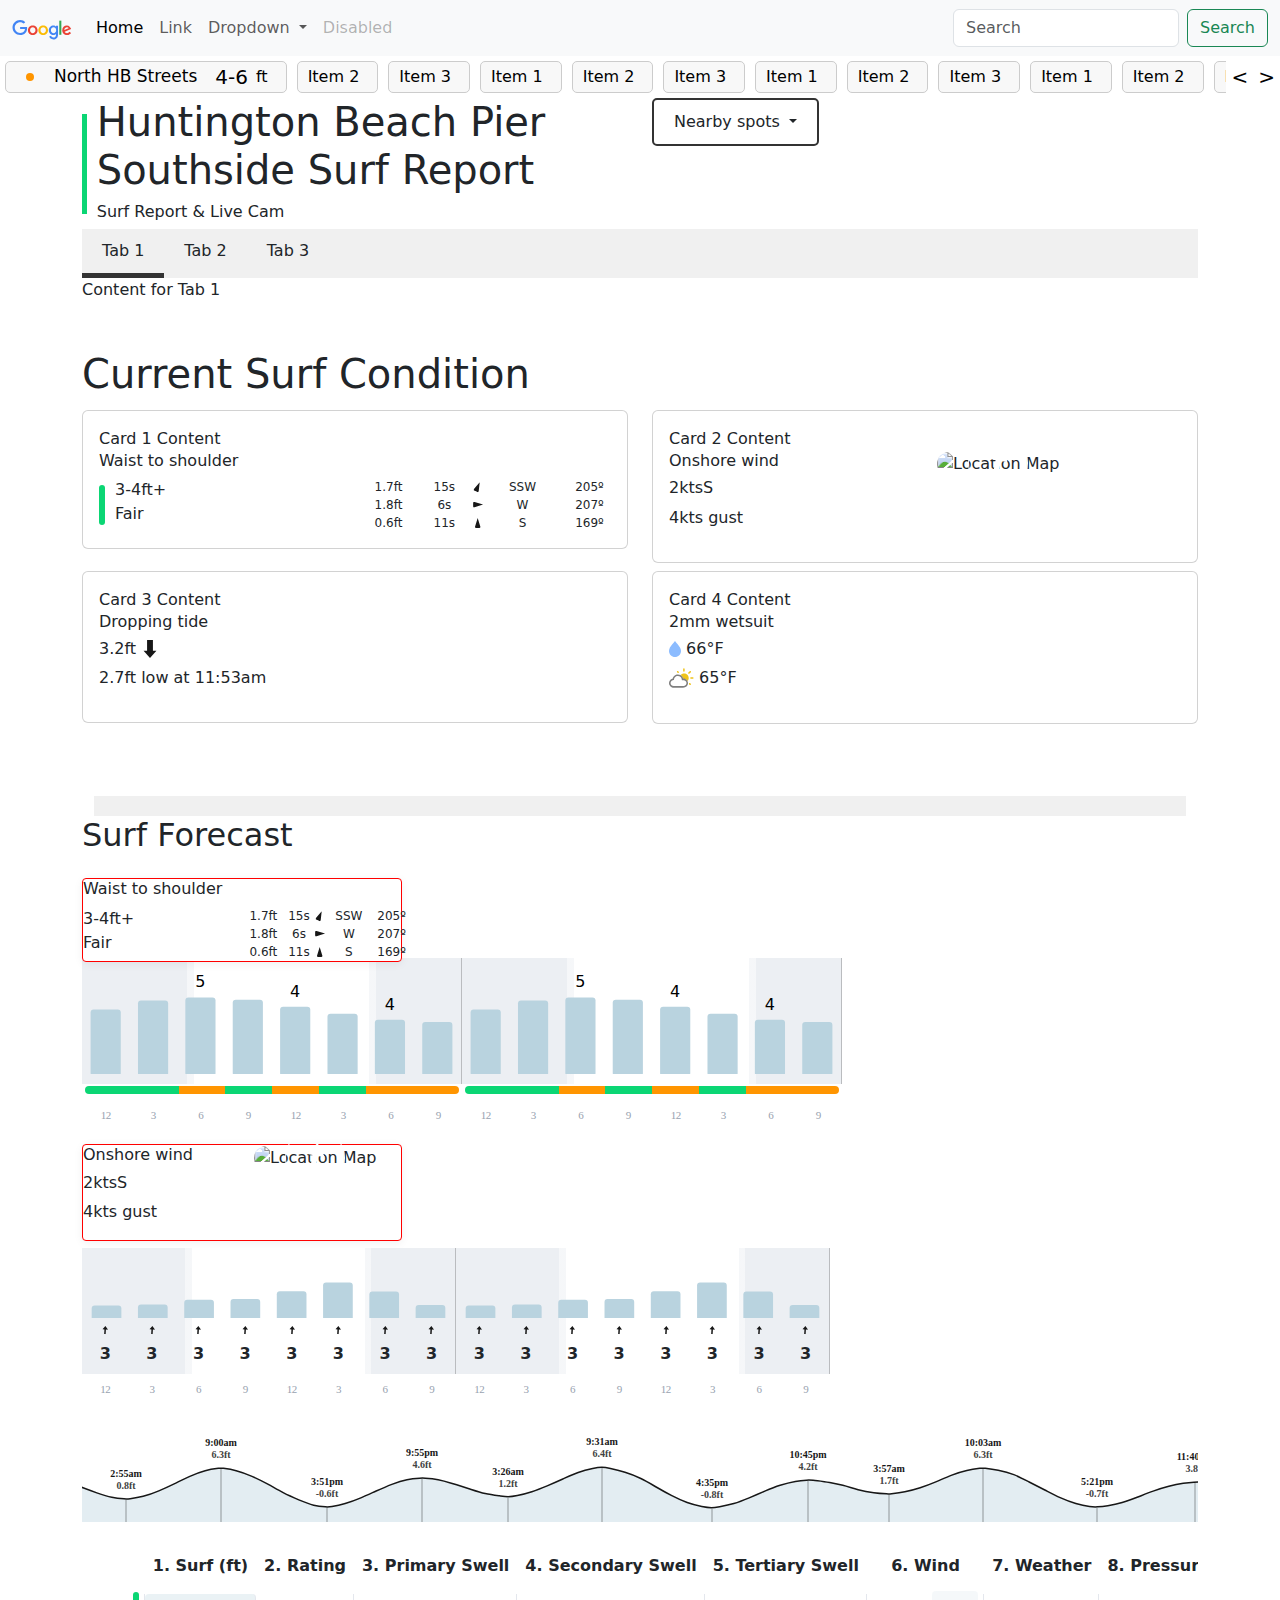
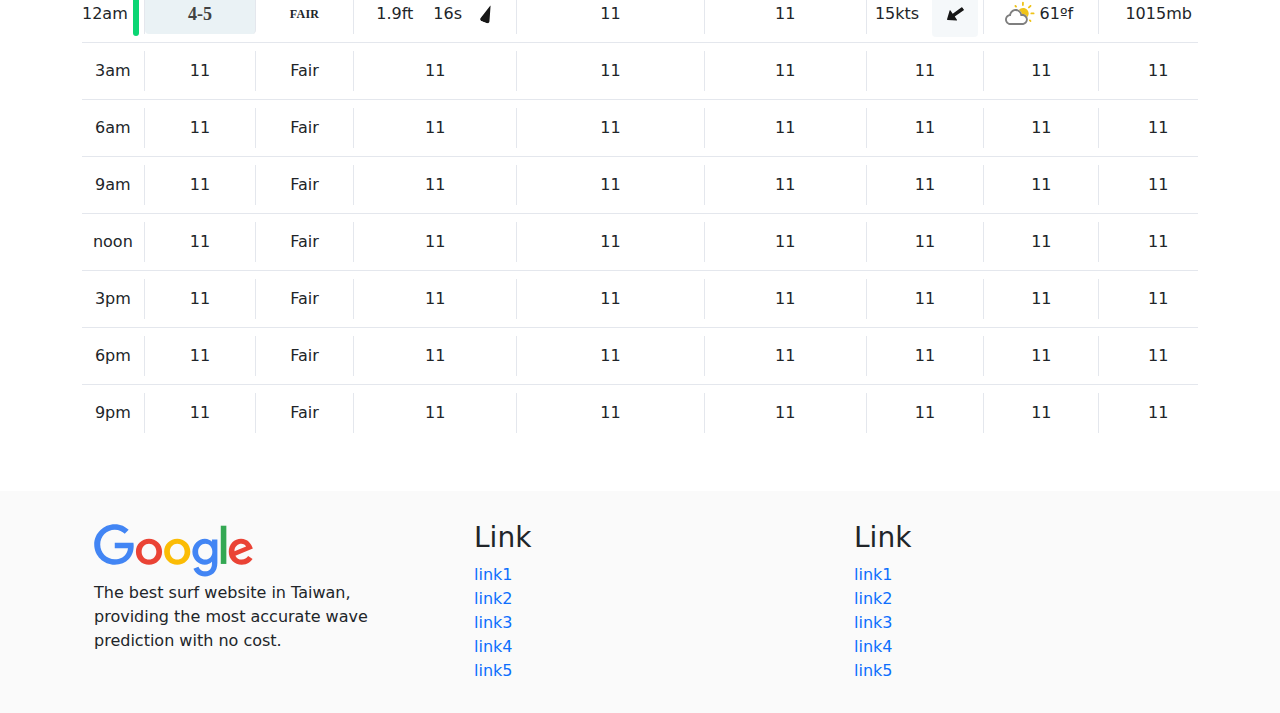
==== commit e3fe4da8: "Add infotable and footer in index.html" ====
--- a/index.html
+++ b/index.html
@@ -1149,16 +1149,16 @@
 
             <div class="chart-container d-flex flex-row my-4">
 
-                <div class="first-chart">
+                <!-- <div class="first-chart">
                     <div class="chart-area">
 
                     </div>
-                </div>
+                </div> -->
 
 
                 <div class="tidechart-container">
 
-                    <svg class="tide-chart-svg-day-2" position="relative" width="100vw" height="100">
+                    <svg class="tide-chart-svg-day-2" position="relative" width="100%" height="100">
                         <path x1="0" x2="0" class="tide-chart-svg-2-fill"
                             d="M-1,65L1.6666666666666667,66C4.333333333333333,67,9.666666666666666,69,14.833333333333334,70.83333333333333C20,72.66666666666667,25,74.33333333333333,29.833333333333332,75.33333333333333C34.666666666666664,76.33333333333333,39.333333333333336,76.66666666666667,42,76.83333333333333C44.666666666666664,77,45.333333333333336,77,48.166666666666664,76.66666666666667C51,76.33333333333333,56,75.66666666666667,61.166666666666664,74.33333333333333C66.33333333333333,73,71.66666666666667,71,76.83333333333333,68.83333333333333C82,66.66666666666667,87,64.33333333333333,92.16666666666667,61.833333333333336C97.33333333333333,59.333333333333336,102.66666666666667,56.666666666666664,107.83333333333333,54.333333333333336C113,52,118,50,123.16666666666667,48.666666666666664C128.33333333333334,47.333333333333336,133.66666666666666,46.666666666666664,136.33333333333334,46.333333333333336C139,46,139,46,141.5,46.333333333333336C144,46.666666666666664,149,47.333333333333336,154.16666666666666,48.666666666666664C159.33333333333334,50,164.66666666666666,52,170,54.333333333333336C175.33333333333334,56.666666666666664,180.66666666666666,59.333333333333336,185.83333333333334,62.166666666666664C191,65,196,68,201.16666666666666,70.66666666666667C206.33333333333334,73.33333333333333,211.66666666666666,75.66666666666667,216.83333333333334,77.83333333333333C222,80,227,82,231.66666666666666,83.16666666666667C236.33333333333334,84.33333333333333,240.66666666666666,84.66666666666667,243.33333333333334,84.83333333333333C246,85,247,85,250,84.5C253,84,258,83,263.1666666666667,81.5C268.3333333333333,80,273.6666666666667,78,278.8333333333333,75.83333333333333C284,73.66666666666667,289,71.33333333333333,294.1666666666667,69C299.3333333333333,66.66666666666667,304.6666666666667,64.33333333333333,309.8333333333333,62.333333333333336C315,60.333333333333336,320,58.666666666666664,325,57.666666666666664C330,56.666666666666664,335,56.333333333333336,337.6666666666667,56.166666666666664C340.3333333333333,56,340.6666666666667,56,343.3333333333333,56.166666666666664C346,56.333333333333336,351,56.666666666666664,356.1666666666667,57.666666666666664C361.3333333333333,58.666666666666664,366.6666666666667,60.333333333333336,369.3333333333333,61.166666666666664C372,62,372,62,374.6666666666667,62.833333333333336C377.3333333333333,63.666666666666664,382.6666666666667,65.33333333333333,387.8333333333333,67C393,68.66666666666667,398,70.33333333333333,403.1666666666667,71.5C408.3333333333333,72.66666666666667,413.6666666666667,73.33333333333333,417.5,73.83333333333333C421.3333333333333,74.33333333333333,423.6666666666667,74.66666666666667,426.1666666666667,74.66666666666667C428.6666666666667,74.66666666666667,431.3333333333333,74.33333333333333,435.3333333333333,73.5C439.3333333333333,72.66666666666667,444.6666666666667,71.33333333333333,449.8333333333333,69.66666666666667C455,68,460,66,465.1666666666667,63.833333333333336C470.3333333333333,61.666666666666664,475.6666666666667,59.333333333333336,480.8333333333333,57C486,54.666666666666664,491,52.333333333333336,496.1666666666667,50.5C501.3333333333333,48.666666666666664,506.6666666666667,47.333333333333336,510.6666666666667,46.5C514.6666666666666,45.666666666666664,517.3333333333334,45.333333333333336,519.8333333333334,45.333333333333336C522.3333333333334,45.333333333333336,524.6666666666666,45.666666666666664,528.5,46.5C532.3333333333334,47.333333333333336,537.6666666666666,48.666666666666664,543,50.333333333333336C548.3333333333334,52,553.6666666666666,54,558.8333333333334,56.5C564,59,569,62,574.1666666666666,65C579.3333333333334,68,584.6666666666666,71,589.8333333333334,73.66666666666667C595,76.33333333333333,600,78.66666666666667,605.1666666666666,80.5C610.3333333333334,82.33333333333333,615.6666666666666,83.66666666666667,619.8333333333334,84.5C624,85.33333333333333,627,85.66666666666667,629.5,85.66666666666667C632,85.66666666666667,634,85.33333333333333,637.6666666666666,84.66666666666667C641.3333333333334,84,646.6666666666666,83,651.8333333333334,81.5C657,80,662,78,667.1666666666666,75.83333333333333C672.3333333333334,73.66666666666667,677.6666666666666,71.33333333333333,682.8333333333334,69.16666666666667C688,67,693,65,698.1666666666666,63.333333333333336C703.3333333333334,61.666666666666664,708.6666666666666,60.333333333333336,713.3333333333334,59.5C718,58.666666666666664,722,58.333333333333336,724.5,58.166666666666664C727,58,728,58,731.1666666666666,58.333333333333336C734.3333333333334,58.666666666666664,739.6666666666666,59.333333333333336,742.3333333333334,59.666666666666664C745,60,745,60,747.6666666666666,60.5C750.3333333333334,61,755.6666666666666,62,760.8333333333334,63.333333333333336C766,64.66666666666667,771,66.33333333333333,776.1666666666666,67.66666666666667C781.3333333333334,69,786.6666666666666,70,791.8333333333334,70.66666666666667C797,71.33333333333333,802,71.66666666666667,804.5,71.83333333333333C807,72,807,72,809.6666666666666,71.66666666666667C812.3333333333334,71.33333333333333,817.6666666666666,70.66666666666667,822.8333333333334,69.66666666666667C828,68.66666666666667,833,67.33333333333333,838.1666666666666,65.66666666666667C843.3333333333334,64,848.6666666666666,62,853.8333333333334,59.833333333333336C859,57.666666666666664,864,55.333333333333336,869.1666666666666,53.333333333333336C874.3333333333334,51.333333333333336,879.6666666666666,49.666666666666664,884.8333333333334,48.5C890,47.333333333333336,895,46.666666666666664,897.6666666666666,46.333333333333336C900.3333333333334,46,900.6666666666666,46,903.3333333333334,46.333333333333336C906,46.666666666666664,911,47.333333333333336,916.1666666666666,48.333333333333336C921.3333333333334,49.333333333333336,926.6666666666666,50.666666666666664,931.8333333333334,52.666666666666664C937,54.666666666666664,942,57.333333333333336,947.1666666666666,60C952.3333333333334,62.666666666666664,957.6666666666666,65.33333333333333,962.8333333333334,68C968,70.66666666666667,973,73.33333333333333,978.1666666666666,75.66666666666667C983.3333333333334,78,988.6666666666666,80,993.8333333333334,81.5C999,83,1004,84,1007.5,84.5C1011,85,1013,85,1015.6666666666666,84.83333333333333C1018.3333333333334,84.66666666666667,1021.6666666666666,84.33333333333333,1025.8333333333333,83.66666666666667C1030,83,1035,82,1040.1666666666667,80.5C1045.3333333333333,79,1050.6666666666667,77,1055.8333333333333,75C1061,73,1066,71,1071.1666666666667,69.16666666666667C1076.3333333333333,67.33333333333333,1081.6666666666667,65.66666666666667,1086.8333333333333,64.33333333333333C1092,63,1097,62,1101.3333333333333,61.333333333333336C1105.6666666666667,60.666666666666664,1109.3333333333333,60.333333333333336,1112,60.166666666666664C1114.6666666666667,60,1116.3333333333333,60,1117.1666666666667,60L1118,60L1118,100L1117.1666666666667,100C1116.3333333333333,100,1114.6666666666667,100,1112,100C1109.3333333333333,100,1105.6666666666667,100,1101.3333333333333,100C1097,100,1092,100,1086.8333333333333,100C1081.6666666666667,100,1076.3333333333333,100,1071.1666666666667,100C1066,100,1061,100,1055.8333333333333,100C1050.6666666666667,100,1045.3333333333333,100,1040.1666666666667,100C1035,100,1030,100,1025.8333333333333,100C1021.6666666666666,100,1018.3333333333334,100,1015.6666666666666,100C1013,100,1011,100,1007.5,100C1004,100,999,100,993.8333333333334,100C988.6666666666666,100,983.3333333333334,100,978.1666666666666,100C973,100,968,100,962.8333333333334,100C957.6666666666666,100,952.3333333333334,100,947.1666666666666,100C942,100,937,100,931.8333333333334,100C926.6666666666666,100,921.3333333333334,100,916.1666666666666,100C911,100,906,100,903.3333333333334,100C900.6666666666666,100,900.3333333333334,100,897.6666666666666,100C895,100,890,100,884.8333333333334,100C879.6666666666666,100,874.3333333333334,100,869.1666666666666,100C864,100,859,100,853.8333333333334,100C848.6666666666666,100,843.3333333333334,100,838.1666666666666,100C833,100,828,100,822.8333333333334,100C817.6666666666666,100,812.3333333333334,100,809.6666666666666,100C807,100,807,100,804.5,100C802,100,797,100,791.8333333333334,100C786.6666666666666,100,781.3333333333334,100,776.1666666666666,100C771,100,766,100,760.8333333333334,100C755.6666666666666,100,750.3333333333334,100,747.6666666666666,100C745,100,745,100,742.3333333333334,100C739.6666666666666,100,734.3333333333334,100,731.1666666666666,100C728,100,727,100,724.5,100C722,100,718,100,713.3333333333334,100C708.6666666666666,100,703.3333333333334,100,698.1666666666666,100C693,100,688,100,682.8333333333334,100C677.6666666666666,100,672.3333333333334,100,667.1666666666666,100C662,100,657,100,651.8333333333334,100C646.6666666666666,100,641.3333333333334,100,637.6666666666666,100C634,100,632,100,629.5,100C627,100,624,100,619.8333333333334,100C615.6666666666666,100,610.3333333333334,100,605.1666666666666,100C600,100,595,100,589.8333333333334,100C584.6666666666666,100,579.3333333333334,100,574.1666666666666,100C569,100,564,100,558.8333333333334,100C553.6666666666666,100,548.3333333333334,100,543,100C537.6666666666666,100,532.3333333333334,100,528.5,100C524.6666666666666,100,522.3333333333334,100,519.8333333333334,100C517.3333333333334,100,514.6666666666666,100,510.6666666666667,100C506.6666666666667,100,501.3333333333333,100,496.1666666666667,100C491,100,486,100,480.8333333333333,100C475.6666666666667,100,470.3333333333333,100,465.1666666666667,100C460,100,455,100,449.8333333333333,100C444.6666666666667,100,439.3333333333333,100,435.3333333333333,100C431.3333333333333,100,428.6666666666667,100,426.1666666666667,100C423.6666666666667,100,421.3333333333333,100,417.5,100C413.6666666666667,100,408.3333333333333,100,403.1666666666667,100C398,100,393,100,387.8333333333333,100C382.6666666666667,100,377.3333333333333,100,374.6666666666667,100C372,100,372,100,369.3333333333333,100C366.6666666666667,100,361.3333333333333,100,356.1666666666667,100C351,100,346,100,343.3333333333333,100C340.6666666666667,100,340.3333333333333,100,337.6666666666667,100C335,100,330,100,325,100C320,100,315,100,309.8333333333333,100C304.6666666666667,100,299.3333333333333,100,294.1666666666667,100C289,100,284,100,278.8333333333333,100C273.6666666666667,100,268.3333333333333,100,263.1666666666667,100C258,100,253,100,250,100C247,100,246,100,243.33333333333334,100C240.66666666666666,100,236.33333333333334,100,231.66666666666666,100C227,100,222,100,216.83333333333334,100C211.66666666666666,100,206.33333333333334,100,201.16666666666666,100C196,100,191,100,185.83333333333334,100C180.66666666666666,100,175.33333333333334,100,170,100C164.66666666666666,100,159.33333333333334,100,154.16666666666666,100C149,100,144,100,141.5,100C139,100,139,100,136.33333333333334,100C133.66666666666666,100,128.33333333333334,100,123.16666666666667,100C118,100,113,100,107.83333333333333,100C102.66666666666667,100,97.33333333333333,100,92.16666666666667,100C87,100,82,100,76.83333333333333,100C71.66666666666667,100,66.33333333333333,100,61.166666666666664,100C56,100,51,100,48.166666666666664,100C45.333333333333336,100,44.666666666666664,100,42,100C39.333333333333336,100,34.666666666666664,100,29.833333333333332,100C25,100,20,100,14.833333333333334,100C9.666666666666666,100,4.333333333333333,100,1.6666666666666667,100L-1,100Z"
                             fill="rgba(185, 211, 223, 0.4)"></path>
@@ -1169,8 +1169,7 @@
                                 class="tide-chart-svg-high-low-label tide-chart-svg-2-high-low-label"
                                 data-testid="tide-chart-svg-high-low-label" text-anchor="middle" font-size="10px"
                                 font-weight="600" font-family="Linear Sans" line-height="16px" fill="#424242" x="44"
-                                y="67">0.8ft</text><text
-                                class="tide-chart-svg-time-label tide-chart-svg-2-time-label"
+                                y="67">0.8ft</text><text class="tide-chart-svg-time-label tide-chart-svg-2-time-label"
                                 data-testid="tide-chart-svg-time-label" text-anchor="middle" font-size="10px"
                                 font-weight="700" font-family="Linear Sans" line-height="16px" fill="#171717"
                                 z-index="999" x="44" y="55">2:55am</text>
@@ -1180,9 +1179,8 @@
                         <g class="tide-chart-svg-2-high-low"><text
                                 class="tide-chart-svg-high-low-label tide-chart-svg-2-high-low-label"
                                 data-testid="tide-chart-svg-high-low-label" text-anchor="middle" font-size="10px"
-                                font-weight="600" font-family="Linear Sans" line-height="16px" fill="#424242"
-                                x="139" y="36">6.3ft</text><text
-                                class="tide-chart-svg-time-label tide-chart-svg-2-time-label"
+                                font-weight="600" font-family="Linear Sans" line-height="16px" fill="#424242" x="139"
+                                y="36">6.3ft</text><text class="tide-chart-svg-time-label tide-chart-svg-2-time-label"
                                 data-testid="tide-chart-svg-time-label" text-anchor="middle" font-size="10px"
                                 font-weight="700" font-family="Linear Sans" line-height="16px" fill="#171717"
                                 z-index="999" x="139" y="24">9:00am</text>
@@ -1192,9 +1190,8 @@
                         <g class="tide-chart-svg-2-high-low"><text
                                 class="tide-chart-svg-high-low-label tide-chart-svg-2-high-low-label"
                                 data-testid="tide-chart-svg-high-low-label" text-anchor="middle" font-size="10px"
-                                font-weight="600" font-family="Linear Sans" line-height="16px" fill="#424242"
-                                x="245" y="75">-0.6ft</text><text
-                                class="tide-chart-svg-time-label tide-chart-svg-2-time-label"
+                                font-weight="600" font-family="Linear Sans" line-height="16px" fill="#424242" x="245"
+                                y="75">-0.6ft</text><text class="tide-chart-svg-time-label tide-chart-svg-2-time-label"
                                 data-testid="tide-chart-svg-time-label" text-anchor="middle" font-size="10px"
                                 font-weight="700" font-family="Linear Sans" line-height="16px" fill="#171717"
                                 z-index="999" x="245" y="63">3:51pm</text>
@@ -1204,9 +1201,8 @@
                         <g class="tide-chart-svg-2-high-low"><text
                                 class="tide-chart-svg-high-low-label tide-chart-svg-2-high-low-label"
                                 data-testid="tide-chart-svg-high-low-label" text-anchor="middle" font-size="10px"
-                                font-weight="600" font-family="Linear Sans" line-height="16px" fill="#424242"
-                                x="340" y="46">4.6ft</text><text
-                                class="tide-chart-svg-time-label tide-chart-svg-2-time-label"
+                                font-weight="600" font-family="Linear Sans" line-height="16px" fill="#424242" x="340"
+                                y="46">4.6ft</text><text class="tide-chart-svg-time-label tide-chart-svg-2-time-label"
                                 data-testid="tide-chart-svg-time-label" text-anchor="middle" font-size="10px"
                                 font-weight="700" font-family="Linear Sans" line-height="16px" fill="#171717"
                                 z-index="999" x="340" y="34">9:55pm</text>
@@ -1216,9 +1212,8 @@
                         <g class="tide-chart-svg-2-high-low"><text
                                 class="tide-chart-svg-high-low-label tide-chart-svg-2-high-low-label"
                                 data-testid="tide-chart-svg-high-low-label" text-anchor="middle" font-size="10px"
-                                font-weight="600" font-family="Linear Sans" line-height="16px" fill="#424242"
-                                x="426" y="65">1.2ft</text><text
-                                class="tide-chart-svg-time-label tide-chart-svg-2-time-label"
+                                font-weight="600" font-family="Linear Sans" line-height="16px" fill="#424242" x="426"
+                                y="65">1.2ft</text><text class="tide-chart-svg-time-label tide-chart-svg-2-time-label"
                                 data-testid="tide-chart-svg-time-label" text-anchor="middle" font-size="10px"
                                 font-weight="700" font-family="Linear Sans" line-height="16px" fill="#171717"
                                 z-index="999" x="426" y="53">3:26am</text>
@@ -1228,9 +1223,8 @@
                         <g class="tide-chart-svg-2-high-low"><text
                                 class="tide-chart-svg-high-low-label tide-chart-svg-2-high-low-label"
                                 data-testid="tide-chart-svg-high-low-label" text-anchor="middle" font-size="10px"
-                                font-weight="600" font-family="Linear Sans" line-height="16px" fill="#424242"
-                                x="520" y="35">6.4ft</text><text
-                                class="tide-chart-svg-time-label tide-chart-svg-2-time-label"
+                                font-weight="600" font-family="Linear Sans" line-height="16px" fill="#424242" x="520"
+                                y="35">6.4ft</text><text class="tide-chart-svg-time-label tide-chart-svg-2-time-label"
                                 data-testid="tide-chart-svg-time-label" text-anchor="middle" font-size="10px"
                                 font-weight="700" font-family="Linear Sans" line-height="16px" fill="#171717"
                                 z-index="999" x="520" y="23">9:31am</text>
@@ -1240,9 +1234,8 @@
                         <g class="tide-chart-svg-2-high-low"><text
                                 class="tide-chart-svg-high-low-label tide-chart-svg-2-high-low-label"
                                 data-testid="tide-chart-svg-high-low-label" text-anchor="middle" font-size="10px"
-                                font-weight="600" font-family="Linear Sans" line-height="16px" fill="#424242"
-                                x="630" y="76">-0.8ft</text><text
-                                class="tide-chart-svg-time-label tide-chart-svg-2-time-label"
+                                font-weight="600" font-family="Linear Sans" line-height="16px" fill="#424242" x="630"
+                                y="76">-0.8ft</text><text class="tide-chart-svg-time-label tide-chart-svg-2-time-label"
                                 data-testid="tide-chart-svg-time-label" text-anchor="middle" font-size="10px"
                                 font-weight="700" font-family="Linear Sans" line-height="16px" fill="#171717"
                                 z-index="999" x="630" y="64">4:35pm</text>
@@ -1252,9 +1245,8 @@
                         <g class="tide-chart-svg-2-high-low"><text
                                 class="tide-chart-svg-high-low-label tide-chart-svg-2-high-low-label"
                                 data-testid="tide-chart-svg-high-low-label" text-anchor="middle" font-size="10px"
-                                font-weight="600" font-family="Linear Sans" line-height="16px" fill="#424242"
-                                x="726" y="48">4.2ft</text><text
-                                class="tide-chart-svg-time-label tide-chart-svg-2-time-label"
+                                font-weight="600" font-family="Linear Sans" line-height="16px" fill="#424242" x="726"
+                                y="48">4.2ft</text><text class="tide-chart-svg-time-label tide-chart-svg-2-time-label"
                                 data-testid="tide-chart-svg-time-label" text-anchor="middle" font-size="10px"
                                 font-weight="700" font-family="Linear Sans" line-height="16px" fill="#171717"
                                 z-index="999" x="726" y="36">10:45pm</text>
@@ -1264,9 +1256,8 @@
                         <g class="tide-chart-svg-2-high-low"><text
                                 class="tide-chart-svg-high-low-label tide-chart-svg-2-high-low-label"
                                 data-testid="tide-chart-svg-high-low-label" text-anchor="middle" font-size="10px"
-                                font-weight="600" font-family="Linear Sans" line-height="16px" fill="#424242"
-                                x="807" y="62">1.7ft</text><text
-                                class="tide-chart-svg-time-label tide-chart-svg-2-time-label"
+                                font-weight="600" font-family="Linear Sans" line-height="16px" fill="#424242" x="807"
+                                y="62">1.7ft</text><text class="tide-chart-svg-time-label tide-chart-svg-2-time-label"
                                 data-testid="tide-chart-svg-time-label" text-anchor="middle" font-size="10px"
                                 font-weight="700" font-family="Linear Sans" line-height="16px" fill="#171717"
                                 z-index="999" x="807" y="50">3:57am</text>
@@ -1276,9 +1267,8 @@
                         <g class="tide-chart-svg-2-high-low"><text
                                 class="tide-chart-svg-high-low-label tide-chart-svg-2-high-low-label"
                                 data-testid="tide-chart-svg-high-low-label" text-anchor="middle" font-size="10px"
-                                font-weight="600" font-family="Linear Sans" line-height="16px" fill="#424242"
-                                x="901" y="36">6.3ft</text><text
-                                class="tide-chart-svg-time-label tide-chart-svg-2-time-label"
+                                font-weight="600" font-family="Linear Sans" line-height="16px" fill="#424242" x="901"
+                                y="36">6.3ft</text><text class="tide-chart-svg-time-label tide-chart-svg-2-time-label"
                                 data-testid="tide-chart-svg-time-label" text-anchor="middle" font-size="10px"
                                 font-weight="700" font-family="Linear Sans" line-height="16px" fill="#171717"
                                 z-index="999" x="901" y="24">10:03am</text>
@@ -1288,9 +1278,8 @@
                         <g class="tide-chart-svg-2-high-low"><text
                                 class="tide-chart-svg-high-low-label tide-chart-svg-2-high-low-label"
                                 data-testid="tide-chart-svg-high-low-label" text-anchor="middle" font-size="10px"
-                                font-weight="600" font-family="Linear Sans" line-height="16px" fill="#424242"
-                                x="1015" y="75">-0.7ft</text><text
-                                class="tide-chart-svg-time-label tide-chart-svg-2-time-label"
+                                font-weight="600" font-family="Linear Sans" line-height="16px" fill="#424242" x="1015"
+                                y="75">-0.7ft</text><text class="tide-chart-svg-time-label tide-chart-svg-2-time-label"
                                 data-testid="tide-chart-svg-time-label" text-anchor="middle" font-size="10px"
                                 font-weight="700" font-family="Linear Sans" line-height="16px" fill="#171717"
                                 z-index="999" x="1015" y="63">5:21pm</text>
@@ -1300,9 +1289,8 @@
                         <g class="tide-chart-svg-2-high-low"><text
                                 class="tide-chart-svg-high-low-label tide-chart-svg-2-high-low-label"
                                 data-testid="tide-chart-svg-high-low-label" text-anchor="middle" font-size="10px"
-                                font-weight="600" font-family="Linear Sans" line-height="16px" fill="#424242"
-                                x="1113" y="50">3.8ft</text><text
-                                class="tide-chart-svg-time-label tide-chart-svg-2-time-label"
+                                font-weight="600" font-family="Linear Sans" line-height="16px" fill="#424242" x="1113"
+                                y="50">3.8ft</text><text class="tide-chart-svg-time-label tide-chart-svg-2-time-label"
                                 data-testid="tide-chart-svg-time-label" text-anchor="middle" font-size="10px"
                                 font-weight="700" font-family="Linear Sans" line-height="16px" fill="#171717"
                                 z-index="999" x="1113" y="38">11:40pm</text>
@@ -1313,13 +1301,501 @@
 
                 </div>
 
-
-
             </div>
 
-
-
-
+        </div>
+    </div>
+
+
+
+    <div class="s-infotable">
+        <div class="container">
+
+            <div class="table-container">
+                <table>
+                    <tr>
+                        <th></th> <!-- An empty header cell for spacing -->
+                        <th>1. Surf (ft)</th>
+                        <th>2. Rating</th>
+                        <th>3. Primary Swell</th>
+                        <th>4. Secondary Swell</th>
+                        <th>5. Tertiary Swell</th>
+                        <th>6. Wind</th>
+                        <th>7. Weather</th>
+                        <th>8. Pressure</th>
+                    </tr>
+                    <tr class="forecast-row">
+                        <td>
+                            <div class="forecast-cell time-cell d-flex flex-row">
+                                <div class="time">
+                                    12am
+                                </div>
+                                <div class="condition condition-fair"></div>
+                            </div>
+                        </td>
+                        <td>
+                            <div class="forecast-cell surf-cell">
+                                4-5
+                            </div>
+                        </td>
+                        <td>
+                            <div class="forecast-cell rate-cell">
+                                FAIR
+                            </div>
+                        </td>
+                        <td>
+                            <div class="forecast-cell swell-cell">
+                                <div class="feet">
+                                    <span>1.9</span>
+                                    <span>ft</span>
+                                </div>
+                                <div class="second">
+                                    <span>16</span>
+                                    <span>s</span>
+                                </div>
+                                <div class="arrow-container">
+                                    <svg class="arrow" width="12" height="18" viewBox="0 0 8 13" fill="none"
+                                        xmlns="http://www.w3.org/2000/svg" style="transform: rotate(21.22deg);">
+                                        <path
+                                            d="M6.903 11.059 3.5 0 .097 11.059A1.5 1.5 0 0 0 1.531 13h3.938a1.5 1.5 0 0 0 1.434-1.941Z"
+                                            fill="#171717"></path>
+                                    </svg>
+                                </div>
+                            </div>
+                        </td>
+                        <td>
+                            <div class="forecast-cell">
+                                11
+                            </div>
+                        </td>
+                        <td>
+                            <div class="forecast-cell">
+                                11
+                            </div>
+                        </td>
+                        <td>
+                            <div class="forecast-cell wind-cell">
+                                <div class="speed-container">
+                                    <span>15</span>
+                                    <span>kts</span>
+                                </div>
+                                <div class="arrow-container">
+                                    <svg class="arrow" fill="none" height="20" viewBox="0 0 18 28"
+                                        width="20" xmlns="http://www.w3.org/2000/svg"
+                                        style="transform: rotate(-125.498deg);">
+                                        <path fill-rule="evenodd" clip-rule="evenodd"
+                                            d="M0.397491 10.4293C0.00907967 10.9213 0.358464 11.6436 0.984813 11.6436L6.28319 11.6436V27.0704C6.28319 27.4842 6.61833 27.8194 7.03213 27.8194L10.5099 27.8194C10.9245 27.8194 11.261 27.4829 11.261 27.0683V11.6436L16.5559 11.6436C17.1829 11.6436 17.5341 10.92 17.1459 10.4283L9.36031 0.567877C9.06023 0.187832 8.48353 0.188333 8.18304 0.5689L0.397491 10.4293Z"
+                                            fill="#171717"></path>
+                                    </svg>
+                                </div>
+                            </div>
+                        </td>
+                        <td>
+                            <div class="forecast-cell weather-cell">
+                                <div class="img-place">
+                                    <img src="assets/imgs/MOSTLY_CLOUDY.svg">
+                                </div>
+                                <div class="text-container">
+                                    <span>61</span>
+                                    <span>ºf</span>
+
+                                </div>
+                            </div>
+                        </td>
+                        <td>
+                            <div class="forecast-cell pressure-cell">
+                                <span>1015</span>
+                                <span>mb</span>
+                            </div>
+                        </td>
+                    </tr>
+                    <tr class="forecast-row">
+                        <td>
+                            <div class="forecast-cell">
+                                3am
+                            </div>
+                        </td>
+                        <td>
+                            <div class="forecast-cell">
+                                11
+                            </div>
+                        </td>
+                        <td>
+                            <div class="forecast-cell">
+                                Fair
+                            </div>
+                        </td>
+                        <td>
+                            <div class="forecast-cell">
+                                11
+                            </div>
+                        </td>
+                        <td>
+                            <div class="forecast-cell">
+                                11
+                            </div>
+                        </td>
+                        <td>
+                            <div class="forecast-cell">
+                                11
+                            </div>
+                        </td>
+                        <td>
+                            <div class="forecast-cell">
+                                11
+                            </div>
+                        </td>
+                        <td>
+                            <div class="forecast-cell">
+                                11
+                            </div>
+                        </td>
+                        <td>
+                            <div class="forecast-cell">
+                                11
+                            </div>
+                        </td>
+                    </tr>
+                    <tr class="forecast-row">
+                        <td>
+                            <div class="forecast-cell">
+                                6am
+                            </div>
+                        </td>
+                        <td>
+                            <div class="forecast-cell">
+                                11
+                            </div>
+                        </td>
+                        <td>
+                            <div class="forecast-cell">
+                                Fair
+                            </div>
+                        </td>
+                        <td>
+                            <div class="forecast-cell">
+                                11
+                            </div>
+                        </td>
+                        <td>
+                            <div class="forecast-cell">
+                                11
+                            </div>
+                        </td>
+                        <td>
+                            <div class="forecast-cell">
+                                11
+                            </div>
+                        </td>
+                        <td>
+                            <div class="forecast-cell">
+                                11
+                            </div>
+                        </td>
+                        <td>
+                            <div class="forecast-cell">
+                                11
+                            </div>
+                        </td>
+                        <td>
+                            <div class="forecast-cell">
+                                11
+                            </div>
+                        </td>
+                    </tr>
+                    <tr class="forecast-row">
+                        <td>
+                            <div class="forecast-cell">
+                                9am
+                            </div>
+                        </td>
+                        <td>
+                            <div class="forecast-cell">
+                                11
+                            </div>
+                        </td>
+                        <td>
+                            <div class="forecast-cell">
+                                Fair
+                            </div>
+                        </td>
+                        <td>
+                            <div class="forecast-cell">
+                                11
+                            </div>
+                        </td>
+                        <td>
+                            <div class="forecast-cell">
+                                11
+                            </div>
+                        </td>
+                        <td>
+                            <div class="forecast-cell">
+                                11
+                            </div>
+                        </td>
+                        <td>
+                            <div class="forecast-cell">
+                                11
+                            </div>
+                        </td>
+                        <td>
+                            <div class="forecast-cell">
+                                11
+                            </div>
+                        </td>
+                        <td>
+                            <div class="forecast-cell">
+                                11
+                            </div>
+                        </td>
+                    </tr>
+                    <tr class="forecast-row">
+                        <td>
+                            <div class="forecast-cell">
+                                noon
+                            </div>
+                        </td>
+                        <td>
+                            <div class="forecast-cell">
+                                11
+                            </div>
+                        </td>
+                        <td>
+                            <div class="forecast-cell">
+                                Fair
+                            </div>
+                        </td>
+                        <td>
+                            <div class="forecast-cell">
+                                11
+                            </div>
+                        </td>
+                        <td>
+                            <div class="forecast-cell">
+                                11
+                            </div>
+                        </td>
+                        <td>
+                            <div class="forecast-cell">
+                                11
+                            </div>
+                        </td>
+                        <td>
+                            <div class="forecast-cell">
+                                11
+                            </div>
+                        </td>
+                        <td>
+                            <div class="forecast-cell">
+                                11
+                            </div>
+                        </td>
+                        <td>
+                            <div class="forecast-cell">
+                                11
+                            </div>
+                        </td>
+                    </tr>
+                    <tr class="forecast-row">
+                        <td>
+                            <div class="forecast-cell">
+                                3pm
+                            </div>
+                        </td>
+                        <td>
+                            <div class="forecast-cell">
+                                11
+                            </div>
+                        </td>
+                        <td>
+                            <div class="forecast-cell">
+                                Fair
+                            </div>
+                        </td>
+                        <td>
+                            <div class="forecast-cell">
+                                11
+                            </div>
+                        </td>
+                        <td>
+                            <div class="forecast-cell">
+                                11
+                            </div>
+                        </td>
+                        <td>
+                            <div class="forecast-cell">
+                                11
+                            </div>
+                        </td>
+                        <td>
+                            <div class="forecast-cell">
+                                11
+                            </div>
+                        </td>
+                        <td>
+                            <div class="forecast-cell">
+                                11
+                            </div>
+                        </td>
+                        <td>
+                            <div class="forecast-cell">
+                                11
+                            </div>
+                        </td>
+                    </tr>
+                    <tr class="forecast-row">
+                        <td>
+                            <div class="forecast-cell">
+                                6pm
+                            </div>
+                        </td>
+                        <td>
+                            <div class="forecast-cell">
+                                11
+                            </div>
+                        </td>
+                        <td>
+                            <div class="forecast-cell">
+                                Fair
+                            </div>
+                        </td>
+                        <td>
+                            <div class="forecast-cell">
+                                11
+                            </div>
+                        </td>
+                        <td>
+                            <div class="forecast-cell">
+                                11
+                            </div>
+                        </td>
+                        <td>
+                            <div class="forecast-cell">
+                                11
+                            </div>
+                        </td>
+                        <td>
+                            <div class="forecast-cell">
+                                11
+                            </div>
+                        </td>
+                        <td>
+                            <div class="forecast-cell">
+                                11
+                            </div>
+                        </td>
+                        <td>
+                            <div class="forecast-cell">
+                                11
+                            </div>
+                        </td>
+                    </tr>
+                    <tr class="forecast-row">
+                        <td>
+                            <div class="forecast-cell">
+                                9pm
+                            </div>
+                        </td>
+                        <td>
+                            <div class="forecast-cell">
+                                11
+                            </div>
+                        </td>
+                        <td>
+                            <div class="forecast-cell">
+                                Fair
+                            </div>
+                        </td>
+                        <td>
+                            <div class="forecast-cell">
+                                11
+                            </div>
+                        </td>
+                        <td>
+                            <div class="forecast-cell">
+                                11
+                            </div>
+                        </td>
+                        <td>
+                            <div class="forecast-cell">
+                                11
+                            </div>
+                        </td>
+                        <td>
+                            <div class="forecast-cell">
+                                11
+                            </div>
+                        </td>
+                        <td>
+                            <div class="forecast-cell">
+                                11
+                            </div>
+                        </td>
+                        <td>
+                            <div class="forecast-cell">
+                                11
+                            </div>
+                        </td>
+                    </tr>
+                </table>
+
+            </div>
+
+        </div>
+
+    </div>
+
+
+
+
+
+
+
+
+    <!-- Footer -->
+    <div class="s-footer">
+        <div class="container">
+            <div class="row">
+                <div class="col-4">
+                    <div class="container">
+                        <div class="img-place">
+                            <img src="assets/imgs/Google-logo.svg">
+                        </div>
+                        <div>
+                            The best surf website in Taiwan, providing the most accurate wave prediction
+                            with no cost.
+                        </div>
+                    </div>
+                </div>
+
+                <div class="col-4">
+                    <div class="container">
+                        <h3>Link</h3>
+                        <div class="link-container">
+                            <a href="#">link1</a>
+                            <a href="#">link2</a>
+                            <a href="#">link3</a>
+                            <a href="#">link4</a>
+                            <a href="#">link5</a>
+                        </div>
+                    </div>
+                </div>
+
+                <div class="col-4">
+                    <div class="container">
+                        <h3>Link</h3>
+                        <div class="link-container">
+                            <a href="#">link1</a>
+                            <a href="#">link2</a>
+                            <a href="#">link3</a>
+                            <a href="#">link4</a>
+                            <a href="#">link5</a>
+                        </div>
+                    </div>
+                </div>
+
+            </div>
 
         </div>
 
--- a/assets/css/style.css
+++ b/assets/css/style.css
@@ -555,4 +555,190 @@
 
 .s-tidechart .chart-container .each-bar {
     fill: #b9d3df;
+}
+
+.s-tidechart .tidechart-container {
+    width: 100%;
+}
+
+
+/*** Info Table ***/
+.s-infotable .table-container {
+    overflow: scroll;
+    /* overflow-x: auto; */
+}
+
+.s-infotable table {
+    border-collapse: collapse;
+    width: 100%;
+    /* overflow-x: auto; */
+}
+
+.s-infotable table,
+.s-infotable th,
+.s-infotable td {
+    /* border: 1px solid rgba(0, 0, 0, 0.249); */
+}
+
+.s-infotable th,
+.s-infotable td {
+    text-align: center;
+    padding: 8px 0px;
+
+    white-space: nowrap;
+}
+
+.s-infotable th {
+    padding: 8px;
+    
+}
+
+.s-infotable td {
+    /* border-right: 1px solid #e4e7ed; */
+}
+
+.s-infotable .forecast-row {
+    border-bottom: 1px solid #e4e7ed;
+}
+
+.s-infotable .forecast-row:last-child {
+    border-bottom: none;
+}
+
+.s-infotable .forecast-cell {
+    border-right: 1px solid #e4e7ed;
+    display: flex;
+    justify-content: center;
+    align-items: center;
+
+    height: 40px;
+}
+
+.s-infotable .time-cell .condition {
+    /* border: 1px solid red; */
+
+    border-radius: 6px;
+    width: 6px;
+    height: 44px;
+    margin: 0 5px;
+
+    background-color: #ff0000;
+}
+
+.s-infotable .surf-cell {
+    background: rgba(185, 211, 223, 0.3);
+    border-radius: 4px;
+
+    font-family: "Linear Sans";
+    font-size: 18px;
+    font-weight: 700;
+    line-height: 22px;
+    letter-spacing: 0px;
+    color: rgb(66, 66, 66);
+
+    padding: 10px;
+
+    white-space: nowrap;
+}
+
+.s-infotable .rate-cell {
+    font-family: "Linear Sans";
+    font-size: 12px;
+    font-weight: 700;
+    line-height: 16px;
+    letter-spacing: 0.25px;
+}
+
+.s-infotable .swell-cell > div {
+    /* justify-content: space-between; */
+    padding: 10px;
+
+    display: flex;
+    flex-direction: row;
+}
+
+.s-infotable .swell-cell .arrow {
+    transform: rotate(21.22deg);
+}
+
+.s-infotable .wind-cell .speed-container {
+    display: flex;
+    flex-direction: row;
+    padding: 8px;
+}
+
+.s-infotable .wind-cell .arrow-container {
+    background: rgba(185,211,223,.15);
+    border-radius: 4px;
+    display: flex;
+    height: 46px;
+    justify-content: center;
+    align-items: center;
+    /* margin-left: 15px; */
+    margin: 0 5px;
+    width: 46px;
+}
+
+.s-infotable .wind-cell .arrow-container .arrow {
+    transform: rotate(-125.498deg);
+}
+
+.s-infotable .weather-cell .img-place {
+    width: 30px;
+    height: 30px;
+}
+
+.s-infotable .weather-cell img {
+    width: 100%;
+    height: 100%;
+}
+
+.s-infotable .weather-cell .text-container {
+    padding: 5px;
+
+    display: flex;
+    flex-direction: row;
+    justify-content: center;
+    align-items: center;
+}
+
+.s-infotable .pressure-cell {
+    border-right: none
+}
+
+
+
+
+
+
+
+
+
+
+
+
+/*** Footer ***/
+.s-footer {
+    margin-top: 50px;
+    padding: 30px;
+    background-color: #fafafa;
+}
+
+.s-footer .img-place {
+    width: 160px;
+    height: 60px;
+}
+
+.s-footer .img-place img {
+    width: 100%;
+    height: 100%;
+}
+
+.s-footer .link-container {
+    display: flex;
+    flex-direction: column;
+}
+
+.s-footer .link-container a {
+    text-decoration: none;
 }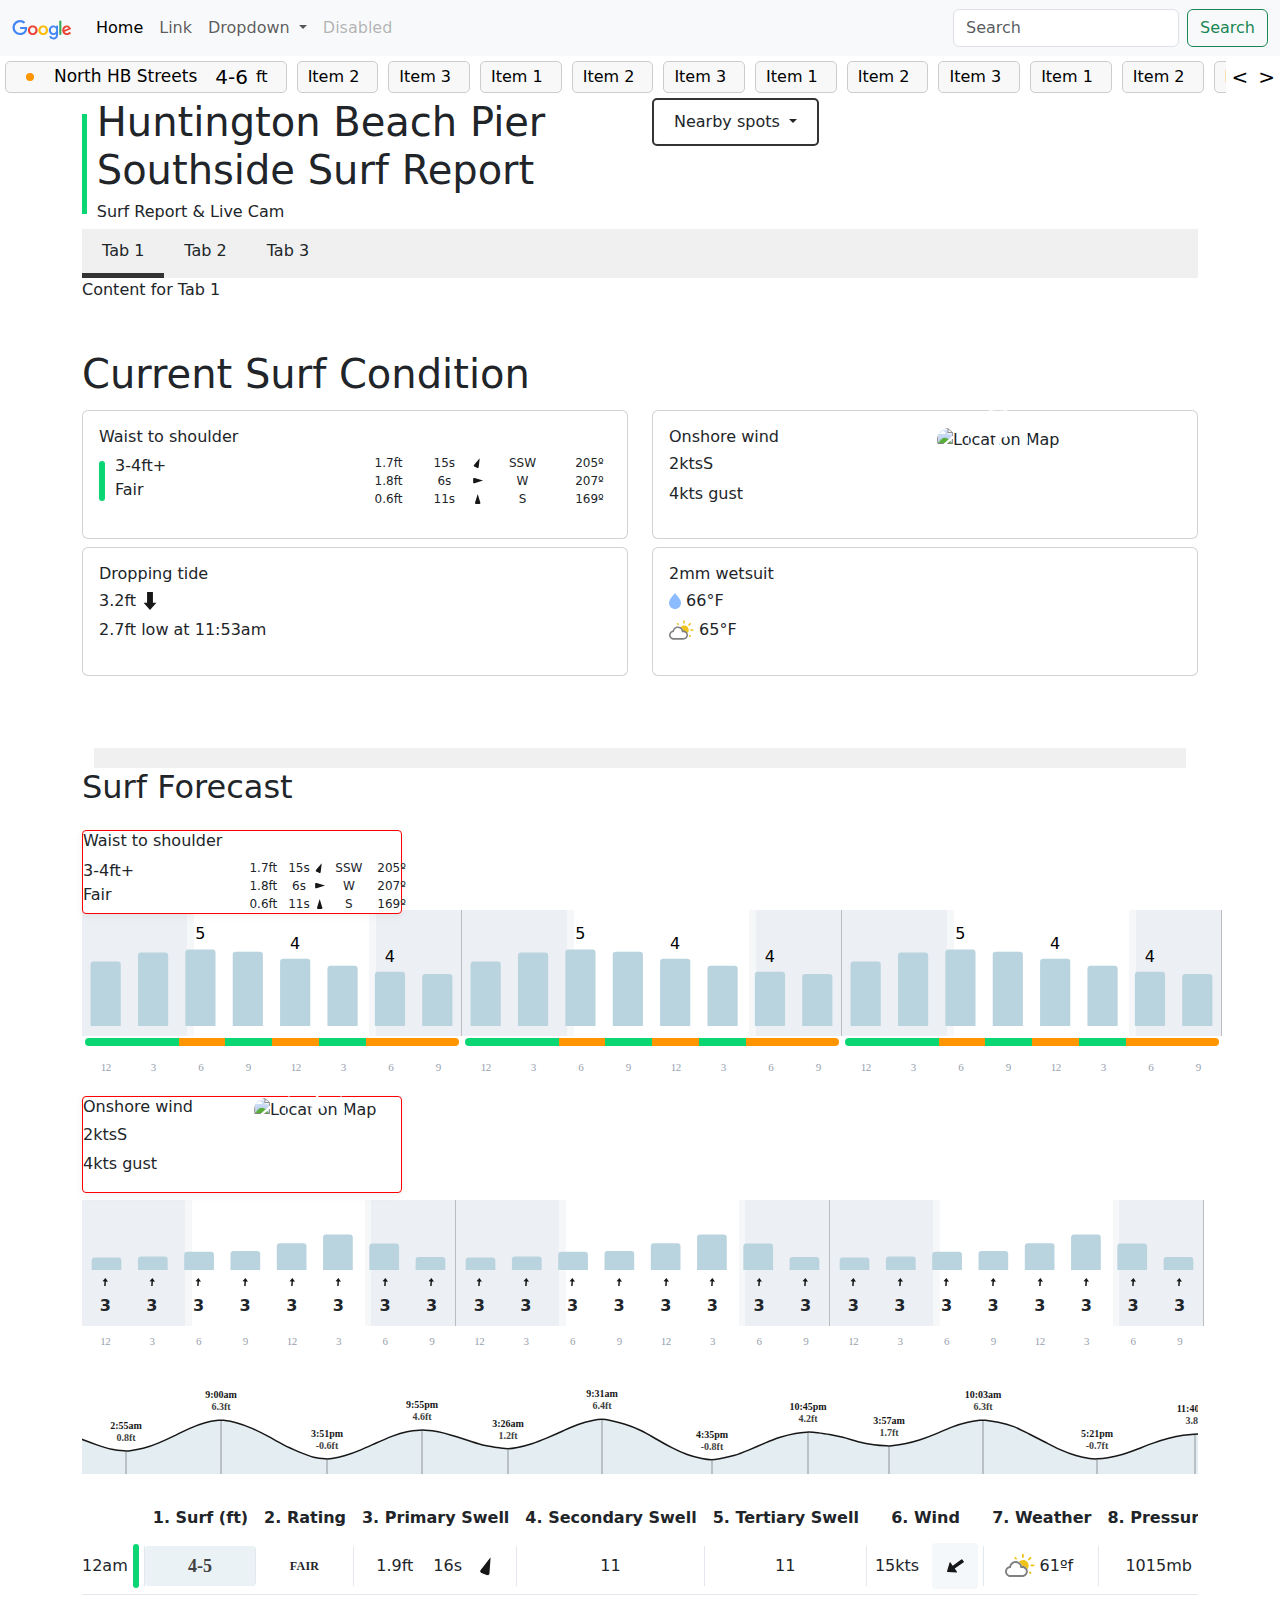
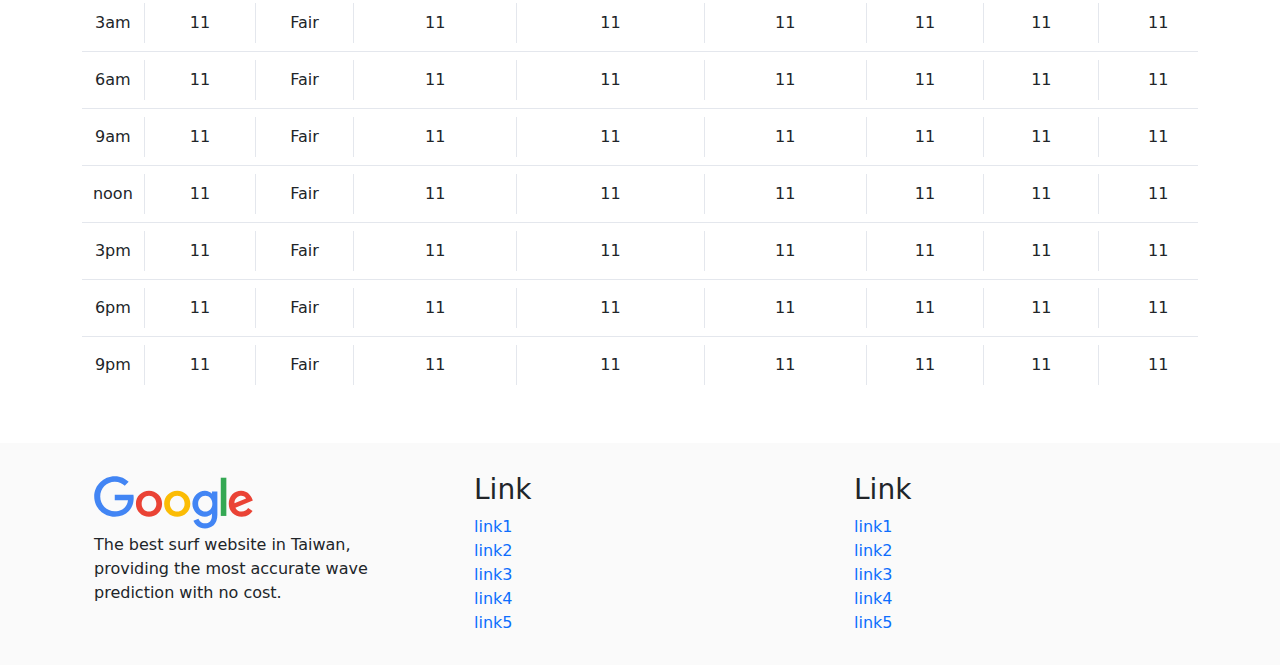
==== commit 00689de8: "Add chart from 2 to 3 in index.html" ====
--- a/index.html
+++ b/index.html
@@ -223,8 +223,6 @@
                     <div class="card card-1">
                         <div class="card-body">
                             <!-- Content for Card 1 -->
-                            Card 1 Content
-
                             <div class="row">
                                 <div>
                                     <h6>Waist to shoulder</h6>
@@ -344,8 +342,6 @@
                     <div class="card card-2">
                         <div class="card-body">
                             <!-- Content for Card 2 -->
-                            Card 2 Content
-
                             <div class="row">
                                 <div class="col-6">
                                     <div class="text-container">
@@ -362,7 +358,7 @@
                                     <div class="map-container">
                                         <!-- AIzaSyD_Na3vLTyz8xDKsQpZfBlM3eYHNuKPRpY | maptype=satellite (terrain, hybrid) -->
                                         <img class="map-img"
-                                            src="https://maps.googleapis.com/maps/api/staticmap?center=33.65538488413737,-118.00411554754831&zoom=13&size=250x110&maptype=satellite&key=AIzaSyD_Na3vLTyz8xDKsQpZfBlM3eYHNuKPRpY"
+                                            src="https://maps.googleapis.com/maps/api/staticmap?center=33.65538488413737,-118.00411554754831&zoom=13&size=230x110&maptype=satellite&key=AIzaSyD_Na3vLTyz8xDKsQpZfBlM3eYHNuKPRpY"
                                             alt="Location Map">
                                         <div class="arrow-container">
                                             <div class="circle"></div>
@@ -387,8 +383,6 @@
                     <div class="card">
                         <div class="card-body">
                             <!-- Content for Card 3 -->
-                            Card 3 Content
-
                             <div class="row">
                                 <div class="col-6">
                                     <div class="text-container">
@@ -426,8 +420,6 @@
                     <div class="card">
                         <div class="card-body">
                             <!-- Content for Card 4 -->
-                            Card 4 Content
-
                             <div class="row">
                                 <div class="col-6">
                                     <div class="text-container">
@@ -770,6 +762,87 @@
 
                 </div>
 
+
+                <div class="third-chart">
+                    <div class="chart-area">
+                        <svg class="chart-area-11" height="116" width="379">
+                            <g transform="translate(0,51.5634)">
+                                <rect width="30.169642857142858" height="66.4366" x="8.602678571428571" rx="3" ry="3"
+                                    class="each-bar" id="bar1" data-toolpos="3.5"></rect><text x="23.6875" y="-10"
+                                    width="47.375" dominant-baseline="top" text-anchor="middle"></text>
+                            </g>
+                            <g transform="translate(47.375,42.56949333333334)">
+                                <rect width="30.169642857142858" height="75.43050666666666" x="8.602678571428571" rx="3"
+                                    ry="3" class="each-bar" id="bar2" data-toolpos="51"></rect><text x="23.6875" y="-10"
+                                    width="47.375" dominant-baseline="top" text-anchor="middle"></text>
+                            </g>
+                            <g transform="translate(94.75,39.47249333333332)">
+                                <rect width="30.169642857142858" height="78.52750666666668" x="8.602678571428571" rx="3"
+                                    ry="3" class="each-bar" id="bar3" data-toolpos="98.5"></rect><text x="23.6875"
+                                    y="-10" width="47.375" dominant-baseline="top" text-anchor="middle">5</text>
+                            </g>
+                            <g transform="translate(142.125,41.64217333333333)">
+                                <rect width="30.169642857142858" height="76.35782666666667" x="8.602678571428571" rx="3"
+                                    ry="3" class="each-bar" id="bar4" data-toolpos="146"></rect><text x="23.6875"
+                                    y="-10" width="47.375" dominant-baseline="top" text-anchor="middle"></text>
+                            </g>
+                            <g transform="translate(189.5,48.728693333333325)">
+                                <rect width="30.169642857142858" height="69.27130666666667" x="8.602678571428571" rx="3"
+                                    ry="3" class="each-bar" id="bar5" data-toolpos="193.5"></rect><text x="23.6875"
+                                    y="-10" width="47.375" dominant-baseline="top" text-anchor="middle">4</text>
+                            </g>
+                            <g transform="translate(236.875,55.81537333333333)">
+                                <rect width="30.169642857142858" height="62.18462666666667" x="8.602678571428571" rx="3"
+                                    ry="3" class="each-bar" id="bar6" data-toolpos="240.5"></rect><text x="23.6875"
+                                    y="-10" width="47.375" dominant-baseline="top" text-anchor="middle"></text>
+                            </g>
+                            <g transform="translate(284.25,61.64221333333333)">
+                                <rect width="30.169642857142858" height="56.35778666666667" x="8.602678571428571" rx="3"
+                                    ry="3" class="each-bar" id="bar7" data-toolpos="288"></rect><text x="23.6875"
+                                    y="-10" width="47.375" dominant-baseline="top" text-anchor="middle">4</text>
+                            </g>
+                            <g transform="translate(331.625,63.98688)">
+                                <rect width="30.169642857142858" height="54.01312" x="8.602678571428571" rx="3" ry="3"
+                                    class="each-bar" id="bar8" data-toolpos="335.5"></rect><text x="23.6875" y="-10"
+                                    width="47.375" dominant-baseline="top" text-anchor="middle"></text>
+                            </g>
+                        </svg>
+                    </div>
+
+                    <div class="condition-colorbar">
+                        <div class="colorbar-wrapper">
+
+                            <div class="colorbar condition-fair"></div>
+                            <div class="colorbar condition-fair"></div>
+                            <div class="colorbar condition-poor"></div>
+                            <div class="colorbar condition-fair"></div>
+                            <div class="colorbar condition-poor"></div>
+                            <div class="colorbar condition-fair"></div>
+                            <div class="colorbar condition-poor"></div>
+                            <div class="colorbar condition-poor"></div>
+
+                        </div>
+                    </div>
+
+                    <div class="timeline-bar">
+                        <div class="timeline-bar-wrapper">
+
+                            <div class="timeline-hour d-flex justify-content-center">12</div>
+                            <div class="timeline-hour d-flex justify-content-center">3</div>
+                            <div class="timeline-hour d-flex justify-content-center">6</div>
+                            <div class="timeline-hour d-flex justify-content-center">9</div>
+                            <div class="timeline-hour d-flex justify-content-center">12</div>
+                            <div class="timeline-hour d-flex justify-content-center">3</div>
+                            <div class="timeline-hour d-flex justify-content-center">6</div>
+                            <div class="timeline-hour d-flex justify-content-center">9</div>
+
+                        </div>
+
+                    </div>
+
+
+                </div>
+
             </div>
 
 
@@ -1129,6 +1202,162 @@
 
                     </div>
                 </div>
+
+
+
+                <div class="third-chart">
+                    <div class="chart-area">
+
+                        <svg height="70" width="373">
+                            <rect x="9.678571428571429" y="57.49419230769231" height="17.50580769230769" width="29.6875"
+                                rx="3" ry="3" class="each-bar" id="bar1" data-toolpos="3.5">
+                            </rect>
+                            <rect x="55.95790816326531" y="56.61561538461538" height="18.38438461538462" width="29.6875"
+                                rx="3" ry="3" class="each-bar" id="bar2" data-toolpos="51">
+                            </rect>
+                            <rect x="102.23724489795919" y="51.78776923076923" height="23.21223076923077"
+                                width="29.6875" rx="3" ry="3" class="each-bar" id="bar3" data-toolpos="98.5">
+                            </rect>
+                            <rect x="148.51658163265304" y="50.913961538461535" height="24.08603846153846"
+                                width="29.6875" rx="3" ry="3" class="each-bar" id="bar4" data-toolpos="146">
+                            </rect>
+                            <rect x="194.79591836734693" y="43.16680769230769" height="31.833192307692308"
+                                width="29.6875" rx="3" ry="3" class="each-bar" id="bar5" data-toolpos="193.5">
+                            </rect>
+                            <rect x="241.0752551020408" y="34.59515384615385" height="40.40484615384615" width="29.6875"
+                                rx="3" ry="3" class="each-bar" id="bar6" data-toolpos="240.5">
+                            </rect>
+                            <rect x="287.3545918367347" y="43.48376923076923" height="31.51623076923077" width="29.6875"
+                                rx="3" ry="3" class="each-bar" id="bar7" data-toolpos="288">
+                            </rect>
+                            <rect x="333.6339285714286" y="56.8955" height="18.1045" width="29.6875" rx="3" ry="3"
+                                class="each-bar" id="bar8" data-toolpos="335.5">
+                            </rect>
+                        </svg>
+
+                        <div class="wind-info-container d-flex">
+                            <div class="wind-info d-flex flex-row">
+
+                                <div class="info-card text-center">
+                                    <div class="arrow">
+                                        <svg fill="none" height="8.44" viewBox="0 0 18 28" width="8.44"
+                                            xmlns="http://www.w3.org/2000/svg" style="transform: rotate(1.65393deg);">
+                                            <path fill-rule="evenodd" clip-rule="evenodd"
+                                                d="M0.397491 10.4293C0.00907967 10.9213 0.358464 11.6436 0.984813 11.6436L6.28319 11.6436V27.0704C6.28319 27.4842 6.61833 27.8194 7.03213 27.8194L10.5099 27.8194C10.9245 27.8194 11.261 27.4829 11.261 27.0683V11.6436L16.5559 11.6436C17.1829 11.6436 17.5341 10.92 17.1459 10.4283L9.36031 0.567877C9.06023 0.187832 8.48353 0.188333 8.18304 0.5689L0.397491 10.4293Z"
+                                                fill="#171717"></path>
+                                        </svg>
+                                    </div>
+                                    <div class="speed">3</div>
+                                </div>
+
+                                <div class="info-card text-center">
+                                    <div class="arrow">
+                                        <svg fill="none" height="8.44" viewBox="0 0 18 28" width="8.44"
+                                            xmlns="http://www.w3.org/2000/svg" style="transform: rotate(1.65393deg);">
+                                            <path fill-rule="evenodd" clip-rule="evenodd"
+                                                d="M0.397491 10.4293C0.00907967 10.9213 0.358464 11.6436 0.984813 11.6436L6.28319 11.6436V27.0704C6.28319 27.4842 6.61833 27.8194 7.03213 27.8194L10.5099 27.8194C10.9245 27.8194 11.261 27.4829 11.261 27.0683V11.6436L16.5559 11.6436C17.1829 11.6436 17.5341 10.92 17.1459 10.4283L9.36031 0.567877C9.06023 0.187832 8.48353 0.188333 8.18304 0.5689L0.397491 10.4293Z"
+                                                fill="#171717"></path>
+                                        </svg>
+                                    </div>
+                                    <div class="speed">3</div>
+                                </div>
+
+                                <div class="info-card text-center">
+                                    <div class="arrow">
+                                        <svg fill="none" height="8.44" viewBox="0 0 18 28" width="8.44"
+                                            xmlns="http://www.w3.org/2000/svg" style="transform: rotate(1.65393deg);">
+                                            <path fill-rule="evenodd" clip-rule="evenodd"
+                                                d="M0.397491 10.4293C0.00907967 10.9213 0.358464 11.6436 0.984813 11.6436L6.28319 11.6436V27.0704C6.28319 27.4842 6.61833 27.8194 7.03213 27.8194L10.5099 27.8194C10.9245 27.8194 11.261 27.4829 11.261 27.0683V11.6436L16.5559 11.6436C17.1829 11.6436 17.5341 10.92 17.1459 10.4283L9.36031 0.567877C9.06023 0.187832 8.48353 0.188333 8.18304 0.5689L0.397491 10.4293Z"
+                                                fill="#171717"></path>
+                                        </svg>
+                                    </div>
+                                    <div class="speed">3</div>
+                                </div>
+
+                                <div class="info-card text-center">
+                                    <div class="arrow">
+                                        <svg fill="none" height="8.44" viewBox="0 0 18 28" width="8.44"
+                                            xmlns="http://www.w3.org/2000/svg" style="transform: rotate(1.65393deg);">
+                                            <path fill-rule="evenodd" clip-rule="evenodd"
+                                                d="M0.397491 10.4293C0.00907967 10.9213 0.358464 11.6436 0.984813 11.6436L6.28319 11.6436V27.0704C6.28319 27.4842 6.61833 27.8194 7.03213 27.8194L10.5099 27.8194C10.9245 27.8194 11.261 27.4829 11.261 27.0683V11.6436L16.5559 11.6436C17.1829 11.6436 17.5341 10.92 17.1459 10.4283L9.36031 0.567877C9.06023 0.187832 8.48353 0.188333 8.18304 0.5689L0.397491 10.4293Z"
+                                                fill="#171717"></path>
+                                        </svg>
+                                    </div>
+                                    <div class="speed">3</div>
+                                </div>
+
+                                <div class="info-card text-center">
+                                    <div class="arrow">
+                                        <svg fill="none" height="8.44" viewBox="0 0 18 28" width="8.44"
+                                            xmlns="http://www.w3.org/2000/svg" style="transform: rotate(1.65393deg);">
+                                            <path fill-rule="evenodd" clip-rule="evenodd"
+                                                d="M0.397491 10.4293C0.00907967 10.9213 0.358464 11.6436 0.984813 11.6436L6.28319 11.6436V27.0704C6.28319 27.4842 6.61833 27.8194 7.03213 27.8194L10.5099 27.8194C10.9245 27.8194 11.261 27.4829 11.261 27.0683V11.6436L16.5559 11.6436C17.1829 11.6436 17.5341 10.92 17.1459 10.4283L9.36031 0.567877C9.06023 0.187832 8.48353 0.188333 8.18304 0.5689L0.397491 10.4293Z"
+                                                fill="#171717"></path>
+                                        </svg>
+                                    </div>
+                                    <div class="speed">3</div>
+                                </div>
+
+                                <div class="info-card text-center">
+                                    <div class="arrow">
+                                        <svg fill="none" height="8.44" viewBox="0 0 18 28" width="8.44"
+                                            xmlns="http://www.w3.org/2000/svg" style="transform: rotate(1.65393deg);">
+                                            <path fill-rule="evenodd" clip-rule="evenodd"
+                                                d="M0.397491 10.4293C0.00907967 10.9213 0.358464 11.6436 0.984813 11.6436L6.28319 11.6436V27.0704C6.28319 27.4842 6.61833 27.8194 7.03213 27.8194L10.5099 27.8194C10.9245 27.8194 11.261 27.4829 11.261 27.0683V11.6436L16.5559 11.6436C17.1829 11.6436 17.5341 10.92 17.1459 10.4283L9.36031 0.567877C9.06023 0.187832 8.48353 0.188333 8.18304 0.5689L0.397491 10.4293Z"
+                                                fill="#171717"></path>
+                                        </svg>
+                                    </div>
+                                    <div class="speed">3</div>
+                                </div>
+
+                                <div class="info-card text-center">
+                                    <div class="arrow">
+                                        <svg fill="none" height="8.44" viewBox="0 0 18 28" width="8.44"
+                                            xmlns="http://www.w3.org/2000/svg" style="transform: rotate(1.65393deg);">
+                                            <path fill-rule="evenodd" clip-rule="evenodd"
+                                                d="M0.397491 10.4293C0.00907967 10.9213 0.358464 11.6436 0.984813 11.6436L6.28319 11.6436V27.0704C6.28319 27.4842 6.61833 27.8194 7.03213 27.8194L10.5099 27.8194C10.9245 27.8194 11.261 27.4829 11.261 27.0683V11.6436L16.5559 11.6436C17.1829 11.6436 17.5341 10.92 17.1459 10.4283L9.36031 0.567877C9.06023 0.187832 8.48353 0.188333 8.18304 0.5689L0.397491 10.4293Z"
+                                                fill="#171717"></path>
+                                        </svg>
+                                    </div>
+                                    <div class="speed">3</div>
+                                </div>
+
+                                <div class="info-card text-center">
+                                    <div class="arrow">
+                                        <svg fill="none" height="8.44" viewBox="0 0 18 28" width="8.44"
+                                            xmlns="http://www.w3.org/2000/svg" style="transform: rotate(1.65393deg);">
+                                            <path fill-rule="evenodd" clip-rule="evenodd"
+                                                d="M0.397491 10.4293C0.00907967 10.9213 0.358464 11.6436 0.984813 11.6436L6.28319 11.6436V27.0704C6.28319 27.4842 6.61833 27.8194 7.03213 27.8194L10.5099 27.8194C10.9245 27.8194 11.261 27.4829 11.261 27.0683V11.6436L16.5559 11.6436C17.1829 11.6436 17.5341 10.92 17.1459 10.4283L9.36031 0.567877C9.06023 0.187832 8.48353 0.188333 8.18304 0.5689L0.397491 10.4293Z"
+                                                fill="#171717"></path>
+                                        </svg>
+                                    </div>
+                                    <div class="speed">3</div>
+                                </div>
+
+                            </div>
+                        </div>
+
+                        <div class="timeline-bar">
+                            <div class="timeline-bar-wrapper">
+
+                                <div class="timeline-hour d-flex justify-content-center">12</div>
+                                <div class="timeline-hour d-flex justify-content-center">3</div>
+                                <div class="timeline-hour d-flex justify-content-center">6</div>
+                                <div class="timeline-hour d-flex justify-content-center">9</div>
+                                <div class="timeline-hour d-flex justify-content-center">12</div>
+                                <div class="timeline-hour d-flex justify-content-center">3</div>
+                                <div class="timeline-hour d-flex justify-content-center">6</div>
+                                <div class="timeline-hour d-flex justify-content-center">9</div>
+
+                            </div>
+
+                        </div>
+
+                    </div>
+                </div>
+
+
+
 
 
             </div>
--- a/assets/css/style.css
+++ b/assets/css/style.css
@@ -198,10 +198,11 @@
 
 
 /*** Grid Box ***/
-/* .s-gridbox .card-1 .information {
-    display: flex;
-    flex-direction: row;
-} */
+/* Custom bootstrap */
+.s-gridbox .card {
+    height: 100%;
+}
+/* End Custom bootstrap */
 
 .s-gridbox .card-1 .condition {
     width: 6px;
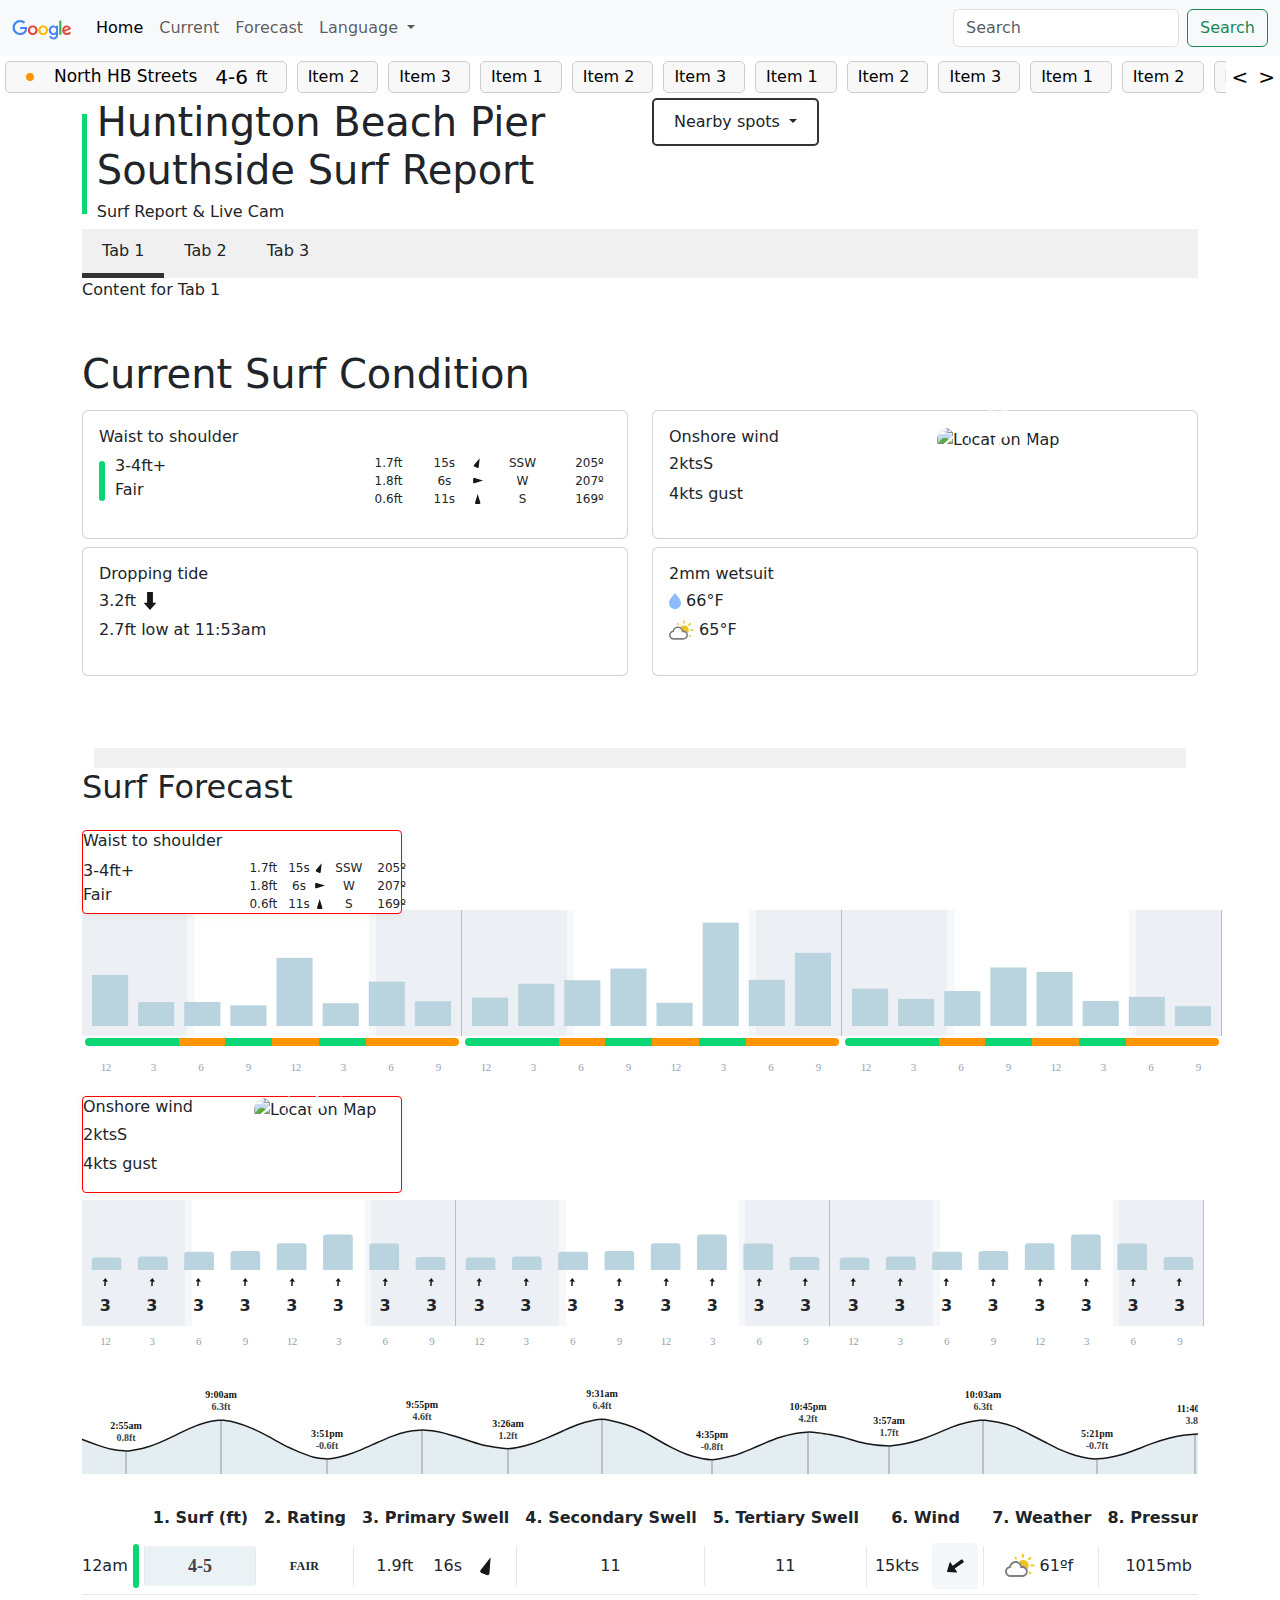
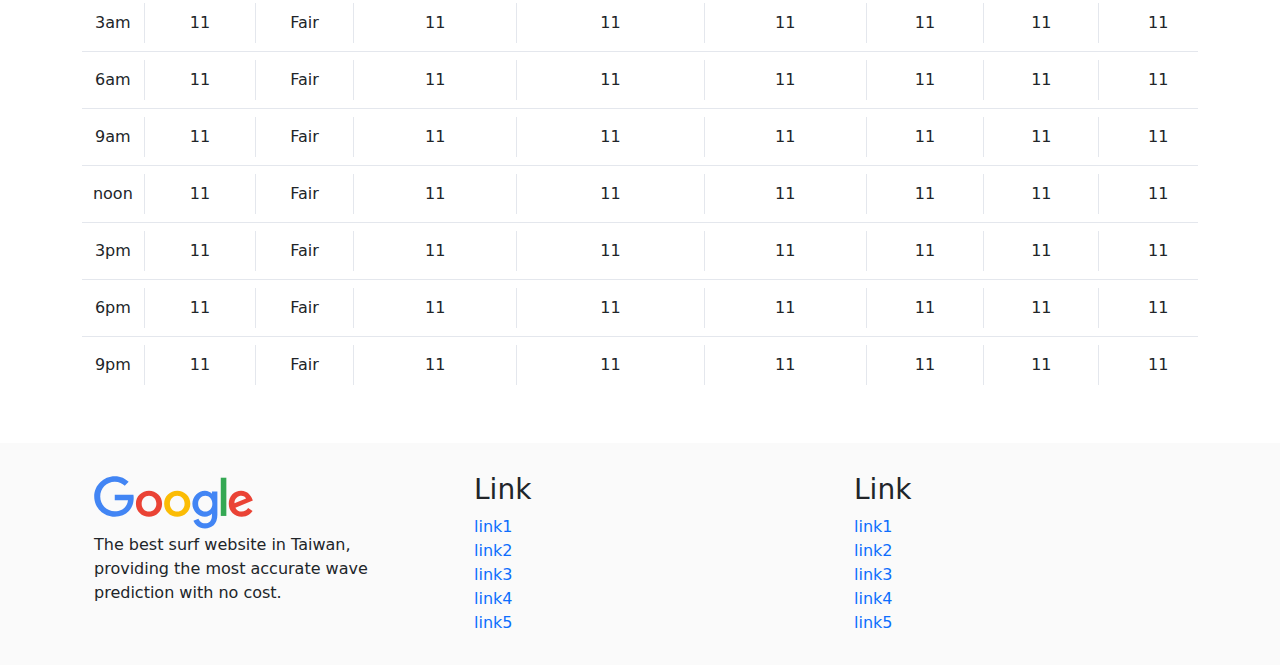
==== commit f9408715: "Add js function for reading json data for wave chart in index.html" ====
--- a/index.html
+++ b/index.html
@@ -55,25 +55,28 @@
                                 <a class="nav-link active" aria-current="page" href="#">Home</a>
                             </li>
                             <li class="nav-item">
-                                <a class="nav-link" href="#">Link</a>
+                                <a class="nav-link" href="#">Current</a>
+                            </li>
+                            <li class="nav-item">
+                                <a class="nav-link" href="#">Forecast</a>
                             </li>
                             <li class="nav-item dropdown">
                                 <a class="nav-link dropdown-toggle" href="#" role="button" data-bs-toggle="dropdown"
                                     aria-expanded="false">
-                                    Dropdown
+                                    Language
                                 </a>
                                 <ul class="dropdown-menu">
-                                    <li><a class="dropdown-item" href="#">Action</a></li>
-                                    <li><a class="dropdown-item" href="#">Another action</a></li>
+                                    <li><a class="dropdown-item" href="#">English</a></li>
+                                    <li><a class="dropdown-item" href="#">Mandarin</a></li>
                                     <li>
                                         <hr class="dropdown-divider">
                                     </li>
                                     <li><a class="dropdown-item" href="#">Something else here</a></li>
                                 </ul>
                             </li>
-                            <li class="nav-item">
+                            <!-- <li class="nav-item">
                                 <a class="nav-link disabled" aria-disabled="true">Disabled</a>
-                            </li>
+                            </li> -->
                         </ul>
                         <form class="d-flex" role="search">
                             <input class="form-control me-2" type="search" placeholder="Search" aria-label="Search">
@@ -604,8 +607,8 @@
             <div class="chart-container d-flex flex-row">
 
                 <div class="first-chart">
-                    <div class="chart-area">
-                        <svg height="116" width="379">
+                    <div class="chart-area chart-area-1">
+                        <!-- <svg height="116" width="379">
                             <g transform="translate(0,51.5634)">
                                 <rect width="30.169642857142858" height="66.4366" x="8.602678571428571" rx="3" ry="3"
                                     class="each-bar" id="bar1" data-toolpos="3.5"></rect><text x="23.6875" y="-10"
@@ -646,8 +649,10 @@
                                     class="each-bar" id="bar8" data-toolpos="335.5"></rect><text x="23.6875" y="-10"
                                     width="47.375" dominant-baseline="top" text-anchor="middle"></text>
                             </g>
-                        </svg>
-                    </div>
+                        </svg> -->
+                    </div>
+
+                    <!-- <div class="chart-area-test d-flex flex-row"></div> -->
 
                     <div class="condition-colorbar">
                         <div class="colorbar-wrapper">
@@ -683,8 +688,8 @@
                 </div>
 
                 <div class="second-chart">
-                    <div class="chart-area">
-                        <svg class="chart-area-11" height="116" width="379">
+                    <div class="chart-area chart-area-2">
+                        <!-- <svg height="116" width="379">
                             <g transform="translate(0,51.5634)">
                                 <rect width="30.169642857142858" height="66.4366" x="8.602678571428571" rx="3" ry="3"
                                     class="each-bar" id="bar1" data-toolpos="3.5"></rect><text x="23.6875" y="-10"
@@ -725,7 +730,7 @@
                                     class="each-bar" id="bar8" data-toolpos="335.5"></rect><text x="23.6875" y="-10"
                                     width="47.375" dominant-baseline="top" text-anchor="middle"></text>
                             </g>
-                        </svg>
+                        </svg> -->
                     </div>
 
                     <div class="condition-colorbar">
@@ -764,8 +769,8 @@
 
 
                 <div class="third-chart">
-                    <div class="chart-area">
-                        <svg class="chart-area-11" height="116" width="379">
+                    <div class="chart-area chart-area-3">
+                        <!-- <svg height="116" width="379">
                             <g transform="translate(0,51.5634)">
                                 <rect width="30.169642857142858" height="66.4366" x="8.602678571428571" rx="3" ry="3"
                                     class="each-bar" id="bar1" data-toolpos="3.5"></rect><text x="23.6875" y="-10"
@@ -806,7 +811,7 @@
                                     class="each-bar" id="bar8" data-toolpos="335.5"></rect><text x="23.6875" y="-10"
                                     width="47.375" dominant-baseline="top" text-anchor="middle"></text>
                             </g>
-                        </svg>
+                        </svg> -->
                     </div>
 
                     <div class="condition-colorbar">
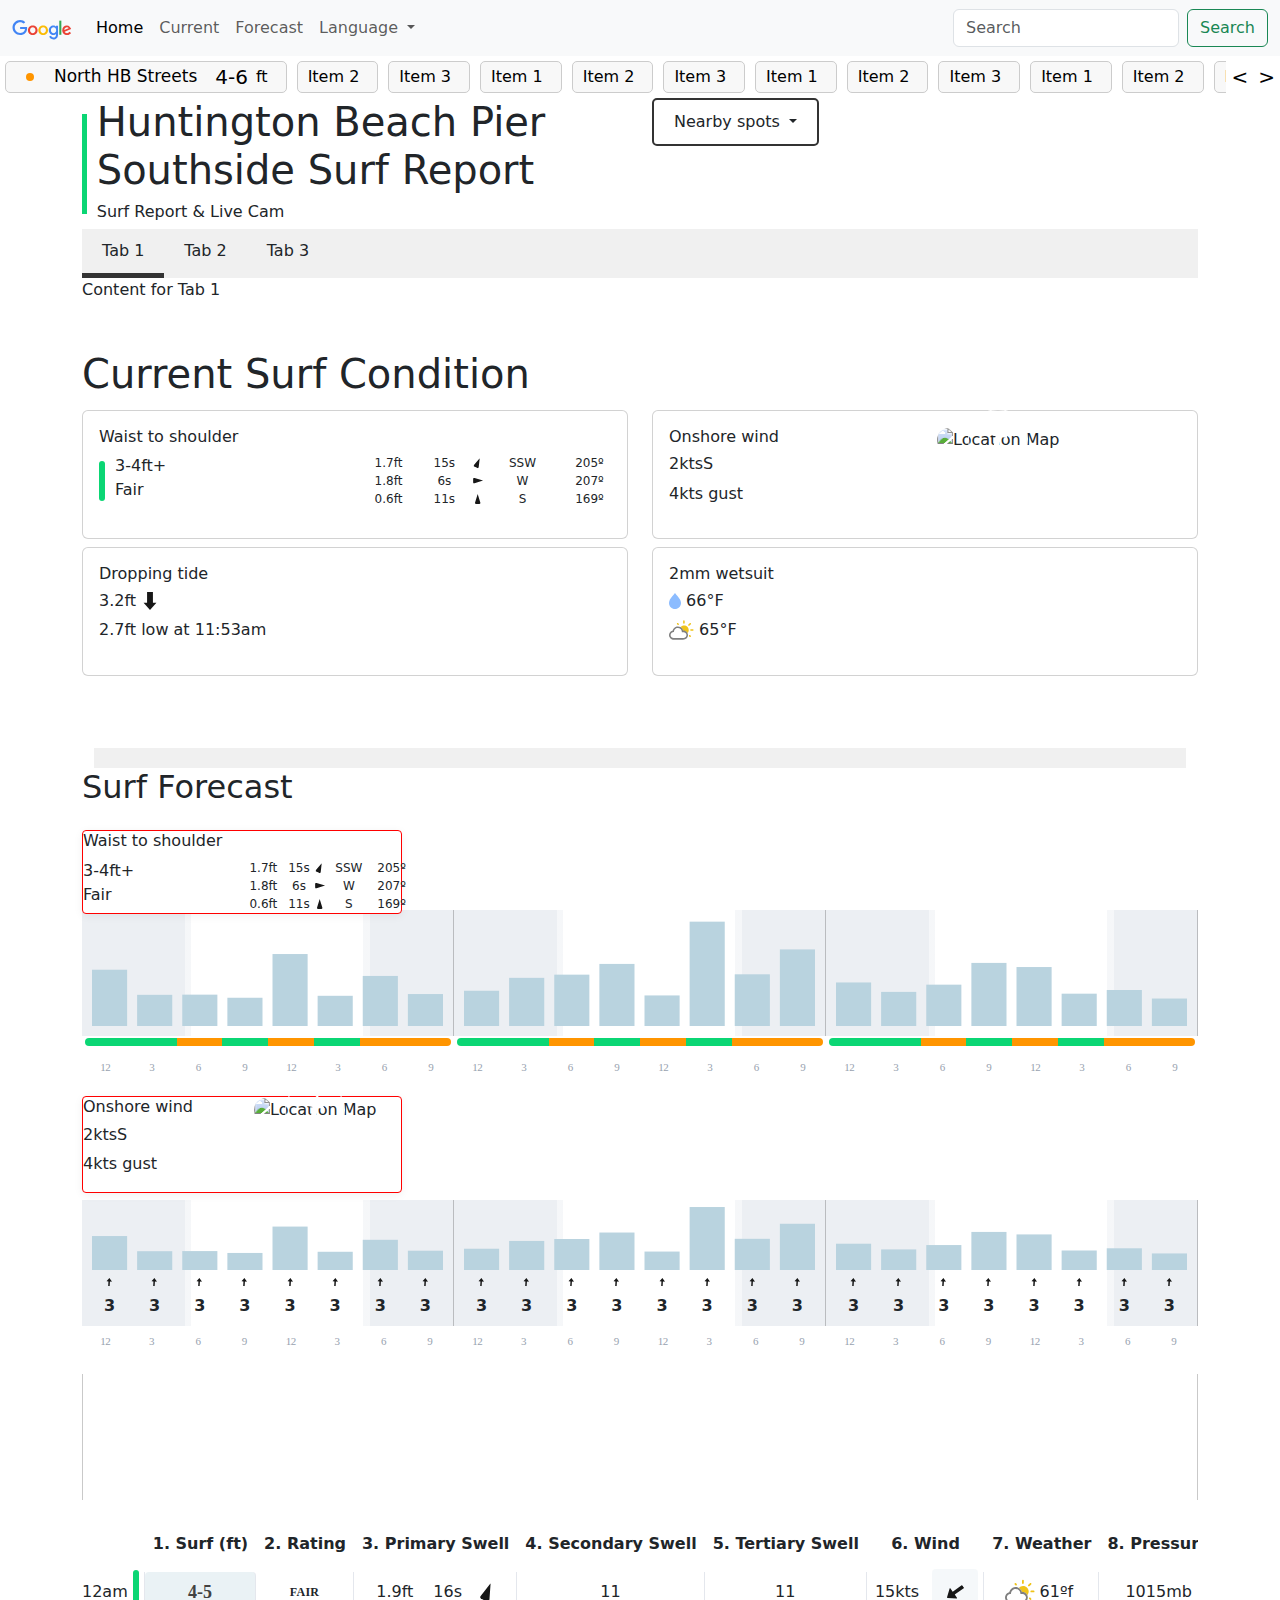
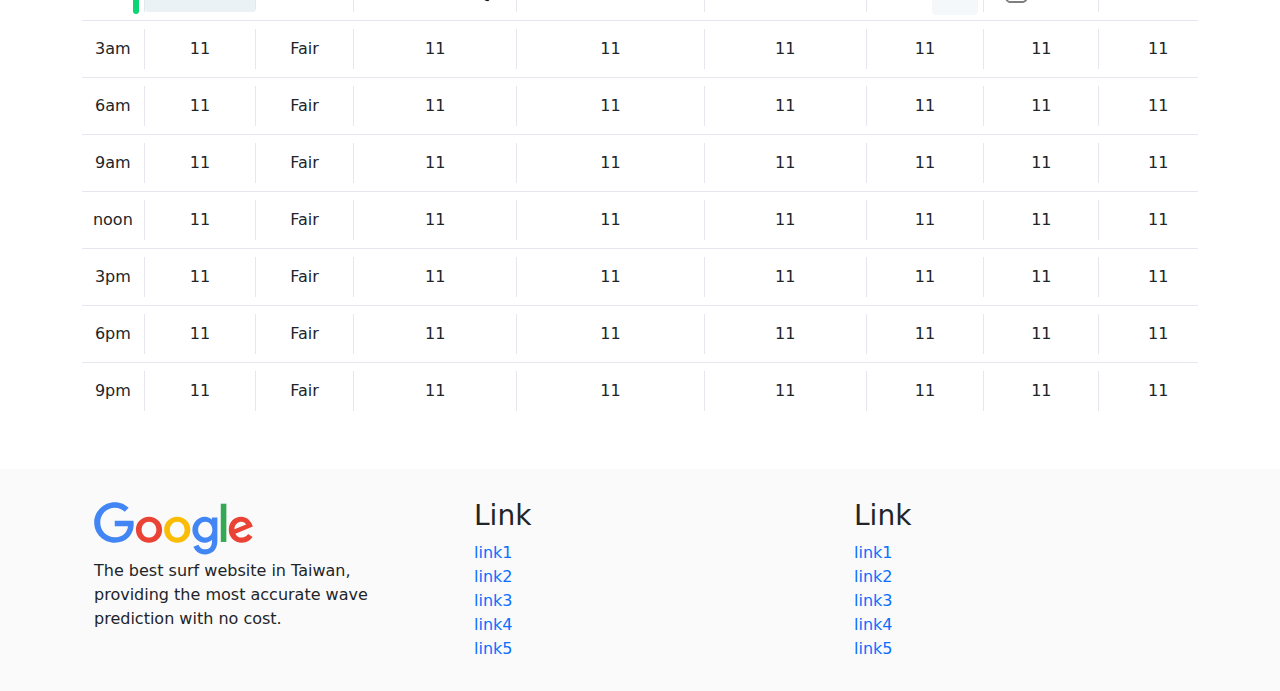
==== commit 6bde7658: "Add read json function for 3 chart in index.html" ====
--- a/index.html
+++ b/index.html
@@ -607,46 +607,12 @@
             <div class="chart-container d-flex flex-row">
 
                 <div class="first-chart">
-                    <div class="chart-area chart-area-1">
+                    <div class="chart-area">
+                        <svg class="wave-chart-svg" id="wave-svg-1"></svg>
                         <!-- <svg height="116" width="379">
                             <g transform="translate(0,51.5634)">
                                 <rect width="30.169642857142858" height="66.4366" x="8.602678571428571" rx="3" ry="3"
                                     class="each-bar" id="bar1" data-toolpos="3.5"></rect><text x="23.6875" y="-10"
-                                    width="47.375" dominant-baseline="top" text-anchor="middle"></text>
-                            </g>
-                            <g transform="translate(47.375,42.56949333333334)">
-                                <rect width="30.169642857142858" height="75.43050666666666" x="8.602678571428571" rx="3"
-                                    ry="3" class="each-bar" id="bar2" data-toolpos="51"></rect><text x="23.6875" y="-10"
-                                    width="47.375" dominant-baseline="top" text-anchor="middle"></text>
-                            </g>
-                            <g transform="translate(94.75,39.47249333333332)">
-                                <rect width="30.169642857142858" height="78.52750666666668" x="8.602678571428571" rx="3"
-                                    ry="3" class="each-bar" id="bar3" data-toolpos="98.5"></rect><text x="23.6875"
-                                    y="-10" width="47.375" dominant-baseline="top" text-anchor="middle">5</text>
-                            </g>
-                            <g transform="translate(142.125,41.64217333333333)">
-                                <rect width="30.169642857142858" height="76.35782666666667" x="8.602678571428571" rx="3"
-                                    ry="3" class="each-bar" id="bar4" data-toolpos="146"></rect><text x="23.6875"
-                                    y="-10" width="47.375" dominant-baseline="top" text-anchor="middle"></text>
-                            </g>
-                            <g transform="translate(189.5,48.728693333333325)">
-                                <rect width="30.169642857142858" height="69.27130666666667" x="8.602678571428571" rx="3"
-                                    ry="3" class="each-bar" id="bar5" data-toolpos="193.5"></rect><text x="23.6875"
-                                    y="-10" width="47.375" dominant-baseline="top" text-anchor="middle">4</text>
-                            </g>
-                            <g transform="translate(236.875,55.81537333333333)">
-                                <rect width="30.169642857142858" height="62.18462666666667" x="8.602678571428571" rx="3"
-                                    ry="3" class="each-bar" id="bar6" data-toolpos="240.5"></rect><text x="23.6875"
-                                    y="-10" width="47.375" dominant-baseline="top" text-anchor="middle"></text>
-                            </g>
-                            <g transform="translate(284.25,61.64221333333333)">
-                                <rect width="30.169642857142858" height="56.35778666666667" x="8.602678571428571" rx="3"
-                                    ry="3" class="each-bar" id="bar7" data-toolpos="288"></rect><text x="23.6875"
-                                    y="-10" width="47.375" dominant-baseline="top" text-anchor="middle">4</text>
-                            </g>
-                            <g transform="translate(331.625,63.98688)">
-                                <rect width="30.169642857142858" height="54.01312" x="8.602678571428571" rx="3" ry="3"
-                                    class="each-bar" id="bar8" data-toolpos="335.5"></rect><text x="23.6875" y="-10"
                                     width="47.375" dominant-baseline="top" text-anchor="middle"></text>
                             </g>
                         </svg> -->
@@ -682,52 +648,17 @@
                             <div class="timeline-hour d-flex justify-content-center">9</div>
 
                         </div>
-
                     </div>
 
                 </div>
 
                 <div class="second-chart">
-                    <div class="chart-area chart-area-2">
+                    <div class="chart-area">
+                        <svg class="wave-chart-svg" id="wave-svg-2"></svg>
                         <!-- <svg height="116" width="379">
                             <g transform="translate(0,51.5634)">
                                 <rect width="30.169642857142858" height="66.4366" x="8.602678571428571" rx="3" ry="3"
                                     class="each-bar" id="bar1" data-toolpos="3.5"></rect><text x="23.6875" y="-10"
-                                    width="47.375" dominant-baseline="top" text-anchor="middle"></text>
-                            </g>
-                            <g transform="translate(47.375,42.56949333333334)">
-                                <rect width="30.169642857142858" height="75.43050666666666" x="8.602678571428571" rx="3"
-                                    ry="3" class="each-bar" id="bar2" data-toolpos="51"></rect><text x="23.6875" y="-10"
-                                    width="47.375" dominant-baseline="top" text-anchor="middle"></text>
-                            </g>
-                            <g transform="translate(94.75,39.47249333333332)">
-                                <rect width="30.169642857142858" height="78.52750666666668" x="8.602678571428571" rx="3"
-                                    ry="3" class="each-bar" id="bar3" data-toolpos="98.5"></rect><text x="23.6875"
-                                    y="-10" width="47.375" dominant-baseline="top" text-anchor="middle">5</text>
-                            </g>
-                            <g transform="translate(142.125,41.64217333333333)">
-                                <rect width="30.169642857142858" height="76.35782666666667" x="8.602678571428571" rx="3"
-                                    ry="3" class="each-bar" id="bar4" data-toolpos="146"></rect><text x="23.6875"
-                                    y="-10" width="47.375" dominant-baseline="top" text-anchor="middle"></text>
-                            </g>
-                            <g transform="translate(189.5,48.728693333333325)">
-                                <rect width="30.169642857142858" height="69.27130666666667" x="8.602678571428571" rx="3"
-                                    ry="3" class="each-bar" id="bar5" data-toolpos="193.5"></rect><text x="23.6875"
-                                    y="-10" width="47.375" dominant-baseline="top" text-anchor="middle">4</text>
-                            </g>
-                            <g transform="translate(236.875,55.81537333333333)">
-                                <rect width="30.169642857142858" height="62.18462666666667" x="8.602678571428571" rx="3"
-                                    ry="3" class="each-bar" id="bar6" data-toolpos="240.5"></rect><text x="23.6875"
-                                    y="-10" width="47.375" dominant-baseline="top" text-anchor="middle"></text>
-                            </g>
-                            <g transform="translate(284.25,61.64221333333333)">
-                                <rect width="30.169642857142858" height="56.35778666666667" x="8.602678571428571" rx="3"
-                                    ry="3" class="each-bar" id="bar7" data-toolpos="288"></rect><text x="23.6875"
-                                    y="-10" width="47.375" dominant-baseline="top" text-anchor="middle">4</text>
-                            </g>
-                            <g transform="translate(331.625,63.98688)">
-                                <rect width="30.169642857142858" height="54.01312" x="8.602678571428571" rx="3" ry="3"
-                                    class="each-bar" id="bar8" data-toolpos="335.5"></rect><text x="23.6875" y="-10"
                                     width="47.375" dominant-baseline="top" text-anchor="middle"></text>
                             </g>
                         </svg> -->
@@ -761,54 +692,18 @@
                             <div class="timeline-hour d-flex justify-content-center">9</div>
 
                         </div>
-
-                    </div>
-
+                    </div>
 
                 </div>
 
 
                 <div class="third-chart">
-                    <div class="chart-area chart-area-3">
+                    <div class="chart-area">
+                        <svg class="wave-chart-svg" id="wave-svg-3"></svg>
                         <!-- <svg height="116" width="379">
                             <g transform="translate(0,51.5634)">
                                 <rect width="30.169642857142858" height="66.4366" x="8.602678571428571" rx="3" ry="3"
                                     class="each-bar" id="bar1" data-toolpos="3.5"></rect><text x="23.6875" y="-10"
-                                    width="47.375" dominant-baseline="top" text-anchor="middle"></text>
-                            </g>
-                            <g transform="translate(47.375,42.56949333333334)">
-                                <rect width="30.169642857142858" height="75.43050666666666" x="8.602678571428571" rx="3"
-                                    ry="3" class="each-bar" id="bar2" data-toolpos="51"></rect><text x="23.6875" y="-10"
-                                    width="47.375" dominant-baseline="top" text-anchor="middle"></text>
-                            </g>
-                            <g transform="translate(94.75,39.47249333333332)">
-                                <rect width="30.169642857142858" height="78.52750666666668" x="8.602678571428571" rx="3"
-                                    ry="3" class="each-bar" id="bar3" data-toolpos="98.5"></rect><text x="23.6875"
-                                    y="-10" width="47.375" dominant-baseline="top" text-anchor="middle">5</text>
-                            </g>
-                            <g transform="translate(142.125,41.64217333333333)">
-                                <rect width="30.169642857142858" height="76.35782666666667" x="8.602678571428571" rx="3"
-                                    ry="3" class="each-bar" id="bar4" data-toolpos="146"></rect><text x="23.6875"
-                                    y="-10" width="47.375" dominant-baseline="top" text-anchor="middle"></text>
-                            </g>
-                            <g transform="translate(189.5,48.728693333333325)">
-                                <rect width="30.169642857142858" height="69.27130666666667" x="8.602678571428571" rx="3"
-                                    ry="3" class="each-bar" id="bar5" data-toolpos="193.5"></rect><text x="23.6875"
-                                    y="-10" width="47.375" dominant-baseline="top" text-anchor="middle">4</text>
-                            </g>
-                            <g transform="translate(236.875,55.81537333333333)">
-                                <rect width="30.169642857142858" height="62.18462666666667" x="8.602678571428571" rx="3"
-                                    ry="3" class="each-bar" id="bar6" data-toolpos="240.5"></rect><text x="23.6875"
-                                    y="-10" width="47.375" dominant-baseline="top" text-anchor="middle"></text>
-                            </g>
-                            <g transform="translate(284.25,61.64221333333333)">
-                                <rect width="30.169642857142858" height="56.35778666666667" x="8.602678571428571" rx="3"
-                                    ry="3" class="each-bar" id="bar7" data-toolpos="288"></rect><text x="23.6875"
-                                    y="-10" width="47.375" dominant-baseline="top" text-anchor="middle">4</text>
-                            </g>
-                            <g transform="translate(331.625,63.98688)">
-                                <rect width="30.169642857142858" height="54.01312" x="8.602678571428571" rx="3" ry="3"
-                                    class="each-bar" id="bar8" data-toolpos="335.5"></rect><text x="23.6875" y="-10"
                                     width="47.375" dominant-baseline="top" text-anchor="middle"></text>
                             </g>
                         </svg> -->
@@ -842,9 +737,7 @@
                             <div class="timeline-hour d-flex justify-content-center">9</div>
 
                         </div>
-
-                    </div>
-
+                    </div>
 
                 </div>
 
@@ -854,7 +747,6 @@
             <div class="chart-label">
                 <!-- Display the time labels above the chart area -->
             </div>
-
 
         </div>
     </div>
@@ -906,33 +798,13 @@
 
                 <div class="first-chart">
                     <div class="chart-area">
-
-                        <svg height="70" width="373">
+                        <svg class="wind-chart-svg" id="wind-svg-1"></svg>
+
+                        <!-- <svg height="70" width="373">
                             <rect x="9.678571428571429" y="57.49419230769231" height="17.50580769230769" width="29.6875"
                                 rx="3" ry="3" class="each-bar" id="bar1" data-toolpos="3.5">
                             </rect>
-                            <rect x="55.95790816326531" y="56.61561538461538" height="18.38438461538462" width="29.6875"
-                                rx="3" ry="3" class="each-bar" id="bar2" data-toolpos="51">
-                            </rect>
-                            <rect x="102.23724489795919" y="51.78776923076923" height="23.21223076923077"
-                                width="29.6875" rx="3" ry="3" class="each-bar" id="bar3" data-toolpos="98.5">
-                            </rect>
-                            <rect x="148.51658163265304" y="50.913961538461535" height="24.08603846153846"
-                                width="29.6875" rx="3" ry="3" class="each-bar" id="bar4" data-toolpos="146">
-                            </rect>
-                            <rect x="194.79591836734693" y="43.16680769230769" height="31.833192307692308"
-                                width="29.6875" rx="3" ry="3" class="each-bar" id="bar5" data-toolpos="193.5">
-                            </rect>
-                            <rect x="241.0752551020408" y="34.59515384615385" height="40.40484615384615" width="29.6875"
-                                rx="3" ry="3" class="each-bar" id="bar6" data-toolpos="240.5">
-                            </rect>
-                            <rect x="287.3545918367347" y="43.48376923076923" height="31.51623076923077" width="29.6875"
-                                rx="3" ry="3" class="each-bar" id="bar7" data-toolpos="288">
-                            </rect>
-                            <rect x="333.6339285714286" y="56.8955" height="18.1045" width="29.6875" rx="3" ry="3"
-                                class="each-bar" id="bar8" data-toolpos="335.5">
-                            </rect>
-                        </svg>
+                        </svg> -->
 
                         <div class="wind-info-container d-flex">
                             <div class="wind-info d-flex flex-row">
@@ -1059,33 +931,13 @@
 
                 <div class="second-chart">
                     <div class="chart-area">
-
-                        <svg height="70" width="373">
+                        <svg class="wind-chart-svg" id="wind-svg-2"></svg>
+
+                        <!-- <svg height="70" width="373">
                             <rect x="9.678571428571429" y="57.49419230769231" height="17.50580769230769" width="29.6875"
                                 rx="3" ry="3" class="each-bar" id="bar1" data-toolpos="3.5">
                             </rect>
-                            <rect x="55.95790816326531" y="56.61561538461538" height="18.38438461538462" width="29.6875"
-                                rx="3" ry="3" class="each-bar" id="bar2" data-toolpos="51">
-                            </rect>
-                            <rect x="102.23724489795919" y="51.78776923076923" height="23.21223076923077"
-                                width="29.6875" rx="3" ry="3" class="each-bar" id="bar3" data-toolpos="98.5">
-                            </rect>
-                            <rect x="148.51658163265304" y="50.913961538461535" height="24.08603846153846"
-                                width="29.6875" rx="3" ry="3" class="each-bar" id="bar4" data-toolpos="146">
-                            </rect>
-                            <rect x="194.79591836734693" y="43.16680769230769" height="31.833192307692308"
-                                width="29.6875" rx="3" ry="3" class="each-bar" id="bar5" data-toolpos="193.5">
-                            </rect>
-                            <rect x="241.0752551020408" y="34.59515384615385" height="40.40484615384615" width="29.6875"
-                                rx="3" ry="3" class="each-bar" id="bar6" data-toolpos="240.5">
-                            </rect>
-                            <rect x="287.3545918367347" y="43.48376923076923" height="31.51623076923077" width="29.6875"
-                                rx="3" ry="3" class="each-bar" id="bar7" data-toolpos="288">
-                            </rect>
-                            <rect x="333.6339285714286" y="56.8955" height="18.1045" width="29.6875" rx="3" ry="3"
-                                class="each-bar" id="bar8" data-toolpos="335.5">
-                            </rect>
-                        </svg>
+                        </svg> -->
 
                         <div class="wind-info-container d-flex">
                             <div class="wind-info d-flex flex-row">
@@ -1212,33 +1064,13 @@
 
                 <div class="third-chart">
                     <div class="chart-area">
-
-                        <svg height="70" width="373">
+                        <svg class="wind-chart-svg" id="wind-svg-3"></svg>
+
+                        <!-- <svg height="70" width="373">
                             <rect x="9.678571428571429" y="57.49419230769231" height="17.50580769230769" width="29.6875"
                                 rx="3" ry="3" class="each-bar" id="bar1" data-toolpos="3.5">
                             </rect>
-                            <rect x="55.95790816326531" y="56.61561538461538" height="18.38438461538462" width="29.6875"
-                                rx="3" ry="3" class="each-bar" id="bar2" data-toolpos="51">
-                            </rect>
-                            <rect x="102.23724489795919" y="51.78776923076923" height="23.21223076923077"
-                                width="29.6875" rx="3" ry="3" class="each-bar" id="bar3" data-toolpos="98.5">
-                            </rect>
-                            <rect x="148.51658163265304" y="50.913961538461535" height="24.08603846153846"
-                                width="29.6875" rx="3" ry="3" class="each-bar" id="bar4" data-toolpos="146">
-                            </rect>
-                            <rect x="194.79591836734693" y="43.16680769230769" height="31.833192307692308"
-                                width="29.6875" rx="3" ry="3" class="each-bar" id="bar5" data-toolpos="193.5">
-                            </rect>
-                            <rect x="241.0752551020408" y="34.59515384615385" height="40.40484615384615" width="29.6875"
-                                rx="3" ry="3" class="each-bar" id="bar6" data-toolpos="240.5">
-                            </rect>
-                            <rect x="287.3545918367347" y="43.48376923076923" height="31.51623076923077" width="29.6875"
-                                rx="3" ry="3" class="each-bar" id="bar7" data-toolpos="288">
-                            </rect>
-                            <rect x="333.6339285714286" y="56.8955" height="18.1045" width="29.6875" rx="3" ry="3"
-                                class="each-bar" id="bar8" data-toolpos="335.5">
-                            </rect>
-                        </svg>
+                        </svg> -->
 
                         <div class="wind-info-container d-flex">
                             <div class="wind-info d-flex flex-row">
@@ -1361,15 +1193,7 @@
                     </div>
                 </div>
 
-
-
-
-
             </div>
-
-
-
-
 
         </div>
 
@@ -1383,15 +1207,13 @@
 
             <div class="chart-container d-flex flex-row my-4">
 
-                <!-- <div class="first-chart">
-                    <div class="chart-area">
-
-                    </div>
-                </div> -->
-
-
-                <div class="tidechart-container">
-
+                <div class="chart-area">
+                    <svg class="tide-chart-svg" xmlns="http://www.w3.org/2000/svg"></svg>
+                </div>
+
+
+
+                <!-- <div class="tidechart-container">
                     <svg class="tide-chart-svg-day-2" position="relative" width="100%" height="100">
                         <path x1="0" x2="0" class="tide-chart-svg-2-fill"
                             d="M-1,65L1.6666666666666667,66C4.333333333333333,67,9.666666666666666,69,14.833333333333334,70.83333333333333C20,72.66666666666667,25,74.33333333333333,29.833333333333332,75.33333333333333C34.666666666666664,76.33333333333333,39.333333333333336,76.66666666666667,42,76.83333333333333C44.666666666666664,77,45.333333333333336,77,48.166666666666664,76.66666666666667C51,76.33333333333333,56,75.66666666666667,61.166666666666664,74.33333333333333C66.33333333333333,73,71.66666666666667,71,76.83333333333333,68.83333333333333C82,66.66666666666667,87,64.33333333333333,92.16666666666667,61.833333333333336C97.33333333333333,59.333333333333336,102.66666666666667,56.666666666666664,107.83333333333333,54.333333333333336C113,52,118,50,123.16666666666667,48.666666666666664C128.33333333333334,47.333333333333336,133.66666666666666,46.666666666666664,136.33333333333334,46.333333333333336C139,46,139,46,141.5,46.333333333333336C144,46.666666666666664,149,47.333333333333336,154.16666666666666,48.666666666666664C159.33333333333334,50,164.66666666666666,52,170,54.333333333333336C175.33333333333334,56.666666666666664,180.66666666666666,59.333333333333336,185.83333333333334,62.166666666666664C191,65,196,68,201.16666666666666,70.66666666666667C206.33333333333334,73.33333333333333,211.66666666666666,75.66666666666667,216.83333333333334,77.83333333333333C222,80,227,82,231.66666666666666,83.16666666666667C236.33333333333334,84.33333333333333,240.66666666666666,84.66666666666667,243.33333333333334,84.83333333333333C246,85,247,85,250,84.5C253,84,258,83,263.1666666666667,81.5C268.3333333333333,80,273.6666666666667,78,278.8333333333333,75.83333333333333C284,73.66666666666667,289,71.33333333333333,294.1666666666667,69C299.3333333333333,66.66666666666667,304.6666666666667,64.33333333333333,309.8333333333333,62.333333333333336C315,60.333333333333336,320,58.666666666666664,325,57.666666666666664C330,56.666666666666664,335,56.333333333333336,337.6666666666667,56.166666666666664C340.3333333333333,56,340.6666666666667,56,343.3333333333333,56.166666666666664C346,56.333333333333336,351,56.666666666666664,356.1666666666667,57.666666666666664C361.3333333333333,58.666666666666664,366.6666666666667,60.333333333333336,369.3333333333333,61.166666666666664C372,62,372,62,374.6666666666667,62.833333333333336C377.3333333333333,63.666666666666664,382.6666666666667,65.33333333333333,387.8333333333333,67C393,68.66666666666667,398,70.33333333333333,403.1666666666667,71.5C408.3333333333333,72.66666666666667,413.6666666666667,73.33333333333333,417.5,73.83333333333333C421.3333333333333,74.33333333333333,423.6666666666667,74.66666666666667,426.1666666666667,74.66666666666667C428.6666666666667,74.66666666666667,431.3333333333333,74.33333333333333,435.3333333333333,73.5C439.3333333333333,72.66666666666667,444.6666666666667,71.33333333333333,449.8333333333333,69.66666666666667C455,68,460,66,465.1666666666667,63.833333333333336C470.3333333333333,61.666666666666664,475.6666666666667,59.333333333333336,480.8333333333333,57C486,54.666666666666664,491,52.333333333333336,496.1666666666667,50.5C501.3333333333333,48.666666666666664,506.6666666666667,47.333333333333336,510.6666666666667,46.5C514.6666666666666,45.666666666666664,517.3333333333334,45.333333333333336,519.8333333333334,45.333333333333336C522.3333333333334,45.333333333333336,524.6666666666666,45.666666666666664,528.5,46.5C532.3333333333334,47.333333333333336,537.6666666666666,48.666666666666664,543,50.333333333333336C548.3333333333334,52,553.6666666666666,54,558.8333333333334,56.5C564,59,569,62,574.1666666666666,65C579.3333333333334,68,584.6666666666666,71,589.8333333333334,73.66666666666667C595,76.33333333333333,600,78.66666666666667,605.1666666666666,80.5C610.3333333333334,82.33333333333333,615.6666666666666,83.66666666666667,619.8333333333334,84.5C624,85.33333333333333,627,85.66666666666667,629.5,85.66666666666667C632,85.66666666666667,634,85.33333333333333,637.6666666666666,84.66666666666667C641.3333333333334,84,646.6666666666666,83,651.8333333333334,81.5C657,80,662,78,667.1666666666666,75.83333333333333C672.3333333333334,73.66666666666667,677.6666666666666,71.33333333333333,682.8333333333334,69.16666666666667C688,67,693,65,698.1666666666666,63.333333333333336C703.3333333333334,61.666666666666664,708.6666666666666,60.333333333333336,713.3333333333334,59.5C718,58.666666666666664,722,58.333333333333336,724.5,58.166666666666664C727,58,728,58,731.1666666666666,58.333333333333336C734.3333333333334,58.666666666666664,739.6666666666666,59.333333333333336,742.3333333333334,59.666666666666664C745,60,745,60,747.6666666666666,60.5C750.3333333333334,61,755.6666666666666,62,760.8333333333334,63.333333333333336C766,64.66666666666667,771,66.33333333333333,776.1666666666666,67.66666666666667C781.3333333333334,69,786.6666666666666,70,791.8333333333334,70.66666666666667C797,71.33333333333333,802,71.66666666666667,804.5,71.83333333333333C807,72,807,72,809.6666666666666,71.66666666666667C812.3333333333334,71.33333333333333,817.6666666666666,70.66666666666667,822.8333333333334,69.66666666666667C828,68.66666666666667,833,67.33333333333333,838.1666666666666,65.66666666666667C843.3333333333334,64,848.6666666666666,62,853.8333333333334,59.833333333333336C859,57.666666666666664,864,55.333333333333336,869.1666666666666,53.333333333333336C874.3333333333334,51.333333333333336,879.6666666666666,49.666666666666664,884.8333333333334,48.5C890,47.333333333333336,895,46.666666666666664,897.6666666666666,46.333333333333336C900.3333333333334,46,900.6666666666666,46,903.3333333333334,46.333333333333336C906,46.666666666666664,911,47.333333333333336,916.1666666666666,48.333333333333336C921.3333333333334,49.333333333333336,926.6666666666666,50.666666666666664,931.8333333333334,52.666666666666664C937,54.666666666666664,942,57.333333333333336,947.1666666666666,60C952.3333333333334,62.666666666666664,957.6666666666666,65.33333333333333,962.8333333333334,68C968,70.66666666666667,973,73.33333333333333,978.1666666666666,75.66666666666667C983.3333333333334,78,988.6666666666666,80,993.8333333333334,81.5C999,83,1004,84,1007.5,84.5C1011,85,1013,85,1015.6666666666666,84.83333333333333C1018.3333333333334,84.66666666666667,1021.6666666666666,84.33333333333333,1025.8333333333333,83.66666666666667C1030,83,1035,82,1040.1666666666667,80.5C1045.3333333333333,79,1050.6666666666667,77,1055.8333333333333,75C1061,73,1066,71,1071.1666666666667,69.16666666666667C1076.3333333333333,67.33333333333333,1081.6666666666667,65.66666666666667,1086.8333333333333,64.33333333333333C1092,63,1097,62,1101.3333333333333,61.333333333333336C1105.6666666666667,60.666666666666664,1109.3333333333333,60.333333333333336,1112,60.166666666666664C1114.6666666666667,60,1116.3333333333333,60,1117.1666666666667,60L1118,60L1118,100L1117.1666666666667,100C1116.3333333333333,100,1114.6666666666667,100,1112,100C1109.3333333333333,100,1105.6666666666667,100,1101.3333333333333,100C1097,100,1092,100,1086.8333333333333,100C1081.6666666666667,100,1076.3333333333333,100,1071.1666666666667,100C1066,100,1061,100,1055.8333333333333,100C1050.6666666666667,100,1045.3333333333333,100,1040.1666666666667,100C1035,100,1030,100,1025.8333333333333,100C1021.6666666666666,100,1018.3333333333334,100,1015.6666666666666,100C1013,100,1011,100,1007.5,100C1004,100,999,100,993.8333333333334,100C988.6666666666666,100,983.3333333333334,100,978.1666666666666,100C973,100,968,100,962.8333333333334,100C957.6666666666666,100,952.3333333333334,100,947.1666666666666,100C942,100,937,100,931.8333333333334,100C926.6666666666666,100,921.3333333333334,100,916.1666666666666,100C911,100,906,100,903.3333333333334,100C900.6666666666666,100,900.3333333333334,100,897.6666666666666,100C895,100,890,100,884.8333333333334,100C879.6666666666666,100,874.3333333333334,100,869.1666666666666,100C864,100,859,100,853.8333333333334,100C848.6666666666666,100,843.3333333333334,100,838.1666666666666,100C833,100,828,100,822.8333333333334,100C817.6666666666666,100,812.3333333333334,100,809.6666666666666,100C807,100,807,100,804.5,100C802,100,797,100,791.8333333333334,100C786.6666666666666,100,781.3333333333334,100,776.1666666666666,100C771,100,766,100,760.8333333333334,100C755.6666666666666,100,750.3333333333334,100,747.6666666666666,100C745,100,745,100,742.3333333333334,100C739.6666666666666,100,734.3333333333334,100,731.1666666666666,100C728,100,727,100,724.5,100C722,100,718,100,713.3333333333334,100C708.6666666666666,100,703.3333333333334,100,698.1666666666666,100C693,100,688,100,682.8333333333334,100C677.6666666666666,100,672.3333333333334,100,667.1666666666666,100C662,100,657,100,651.8333333333334,100C646.6666666666666,100,641.3333333333334,100,637.6666666666666,100C634,100,632,100,629.5,100C627,100,624,100,619.8333333333334,100C615.6666666666666,100,610.3333333333334,100,605.1666666666666,100C600,100,595,100,589.8333333333334,100C584.6666666666666,100,579.3333333333334,100,574.1666666666666,100C569,100,564,100,558.8333333333334,100C553.6666666666666,100,548.3333333333334,100,543,100C537.6666666666666,100,532.3333333333334,100,528.5,100C524.6666666666666,100,522.3333333333334,100,519.8333333333334,100C517.3333333333334,100,514.6666666666666,100,510.6666666666667,100C506.6666666666667,100,501.3333333333333,100,496.1666666666667,100C491,100,486,100,480.8333333333333,100C475.6666666666667,100,470.3333333333333,100,465.1666666666667,100C460,100,455,100,449.8333333333333,100C444.6666666666667,100,439.3333333333333,100,435.3333333333333,100C431.3333333333333,100,428.6666666666667,100,426.1666666666667,100C423.6666666666667,100,421.3333333333333,100,417.5,100C413.6666666666667,100,408.3333333333333,100,403.1666666666667,100C398,100,393,100,387.8333333333333,100C382.6666666666667,100,377.3333333333333,100,374.6666666666667,100C372,100,372,100,369.3333333333333,100C366.6666666666667,100,361.3333333333333,100,356.1666666666667,100C351,100,346,100,343.3333333333333,100C340.6666666666667,100,340.3333333333333,100,337.6666666666667,100C335,100,330,100,325,100C320,100,315,100,309.8333333333333,100C304.6666666666667,100,299.3333333333333,100,294.1666666666667,100C289,100,284,100,278.8333333333333,100C273.6666666666667,100,268.3333333333333,100,263.1666666666667,100C258,100,253,100,250,100C247,100,246,100,243.33333333333334,100C240.66666666666666,100,236.33333333333334,100,231.66666666666666,100C227,100,222,100,216.83333333333334,100C211.66666666666666,100,206.33333333333334,100,201.16666666666666,100C196,100,191,100,185.83333333333334,100C180.66666666666666,100,175.33333333333334,100,170,100C164.66666666666666,100,159.33333333333334,100,154.16666666666666,100C149,100,144,100,141.5,100C139,100,139,100,136.33333333333334,100C133.66666666666666,100,128.33333333333334,100,123.16666666666667,100C118,100,113,100,107.83333333333333,100C102.66666666666667,100,97.33333333333333,100,92.16666666666667,100C87,100,82,100,76.83333333333333,100C71.66666666666667,100,66.33333333333333,100,61.166666666666664,100C56,100,51,100,48.166666666666664,100C45.333333333333336,100,44.666666666666664,100,42,100C39.333333333333336,100,34.666666666666664,100,29.833333333333332,100C25,100,20,100,14.833333333333334,100C9.666666666666666,100,4.333333333333333,100,1.6666666666666667,100L-1,100Z"
@@ -1532,8 +1354,7 @@
                                 style="stroke-width: 1; stroke: rgb(23, 23, 23); opacity: 0.4; fill: none;"></line>
                         </g>
                     </svg>
-
-                </div>
+                </div> -->
 
             </div>
 
@@ -2050,6 +1871,7 @@
     <!-- JavaScript Library -->
     <script src="https://code.jquery.com/jquery-3.6.0.min.js"></script>
     <script src="https://cdn.jsdelivr.net/npm/bootstrap@5.3.0/dist/js/bootstrap.bundle.min.js"></script>
+    <script src="https://d3js.org/d3.v6.min.js"></script>
     <!-- <script src="https://cdnjs.cloudflare.com/ajax/libs/font-awesome/6.4.2/js/all.min.js"></script>
     <script src="https://cdn.jsdelivr.net/npm/waypoints@4.0.1/lib/jquery.waypoints.min.js"></script>
     <script src="https://cdn.jsdelivr.net/npm/jquery.counterup@2.1.0/jquery.counterup.min.js"></script>
--- a/assets/css/style.css
+++ b/assets/css/style.css
@@ -293,6 +293,7 @@
 /*** Wave Chart ***/
 .s-wavechart .tooltip-container {
     position: relative;
+    width: 100%;
 }
 
 .s-wavechart .tooltip-card {
@@ -331,12 +332,27 @@
     /* border-right: 1px solid rgba(0, 0, 0, 0.212); */
 }
 
+.s-wavechart .chart-container {
+    width: 100%;
+}
+
+.s-wavechart .chart-container .first-chart,
+.s-wavechart .chart-container .second-chart,
+.s-wavechart .chart-container .third-chart {
+    flex: 1; /* Each chart area takes up 1/3 of the container's width */
+}
+
 .s-wavechart .chart-container .chart-area {
     background: linear-gradient(to right, rgb(236, 239, 243) 0%, rgb(236, 239, 243) 27.6991%, rgba(236, 239, 243, 0.5) 27.6991%, rgba(236, 239, 243, 0.5) 29.4583%, white 29.4583%, white 75.7512%, rgba(236, 239, 243, 0.5) 75.7512%, rgba(236, 239, 243, 0.5) 77.5104%, rgb(236, 239, 243) 77.5104%, rgb(236, 239, 243) 100%);
     height: 126px;
-    /* width: 100%; */
+    width: 100%;
 
     border-right: 1px solid rgba(0, 0, 0, 0.212);
+}
+
+.s-wavechart .chart-container .wave-chart-svg {
+    width: 100%; /* Make the SVG element fill the entire container */
+    height: 116px;
 }
 
 .s-wavechart .chart-container .each-bar {
@@ -410,6 +426,7 @@
 /*** Wind Chart ***/
 .s-windchart .tooltip-container {
     position: relative;
+    width: 100%;
 }
 
 .s-windchart .tooltip-card {
@@ -466,12 +483,27 @@
     transform: rotate(11deg);
 }
 
+.s-windchart .chart-container {
+    width: 100%;
+}
+
+.s-windchart .chart-container .first-chart,
+.s-windchart .chart-container .second-chart,
+.s-windchart .chart-container .third-chart {
+    flex: 1; /* Each chart area takes up 1/3 of the container's width */
+}
+
 .s-windchart .chart-container .chart-area {
     background: linear-gradient(to right, rgb(236, 239, 243) 0%, rgb(236, 239, 243) 27.6991%, rgba(236, 239, 243, 0.5) 27.6991%, rgba(236, 239, 243, 0.5) 29.4583%, white 29.4583%, white 75.7512%, rgba(236, 239, 243, 0.5) 75.7512%, rgba(236, 239, 243, 0.5) 77.5104%, rgb(236, 239, 243) 77.5104%, rgb(236, 239, 243) 100%);
     height: 126px;
-    /* width: 100%; */
+    width: 100%;
 
     border-right: 1px solid rgba(0, 0, 0, 0.212);
+}
+
+.s-windchart .chart-container .wind-chart-svg {
+    width: 100%; /* Make the SVG element fill the entire container */
+    height: 70px;
 }
 
 .s-windchart .chart-container .each-bar {
@@ -481,8 +513,9 @@
 .s-windchart .chart-container .wind-info-container {
     /* display: flex;
     flex-direction: column; */
-    max-width: 373px;
-    width: auto;
+    /* max-width: 373px; */
+    width: 100%;
+    padding: 0 5px;
 }
 
 .s-windchart .chart-container .wind-info {
@@ -535,32 +568,37 @@
 
 
 
+
+
 /*** Tide Chart ***/
-.s-tidechart .chart-container .first-chart {
-    display: flex;
+.s-tidechart .chart-container {
+    /* display: flex; */
     width: 100%;
     position: relative;
 }
 
 .s-tidechart .chart-container .chart-area {
-    background: linear-gradient(to right, rgb(236, 239, 243) 0%, rgb(236, 239, 243) 27.6991%, rgba(236, 239, 243, 0.5) 27.6991%, rgba(236, 239, 243, 0.5) 29.4583%, white 29.4583%, white 75.7512%, rgba(236, 239, 243, 0.5) 75.7512%, rgba(236, 239, 243, 0.5) 77.5104%, rgb(236, 239, 243) 77.5104%, rgb(236, 239, 243) 100%);
+    /* background: linear-gradient(to right, rgb(236, 239, 243) 0%, rgb(236, 239, 243) 27.6991%, rgba(236, 239, 243, 0.5) 27.6991%, rgba(236, 239, 243, 0.5) 29.4583%, white 29.4583%, white 75.7512%, rgba(236, 239, 243, 0.5) 75.7512%, rgba(236, 239, 243, 0.5) 77.5104%, rgb(236, 239, 243) 77.5104%, rgb(236, 239, 243) 100%); */
     height: 126px;
-    /* width: 100%; */
-
+    width: 100%;
+
+    border-left: 1px solid rgba(0, 0, 0, 0.212);
     border-right: 1px solid rgba(0, 0, 0, 0.212);
 
-    position: absolute;
+    /* position: absolute;
     width: 33.33%;
-    z-index: -1;
-}
-
-.s-tidechart .chart-container .each-bar {
-    fill: #b9d3df;
-}
-
-.s-tidechart .tidechart-container {
-    width: 100%;
-}
+    z-index: -1; */
+}
+
+.s-tidechart .chart-container .tide-chart-svg {
+    width: 100%;
+    height: 116px;
+    /* Adjust the height as needed */
+}
+
+
+
+
 
 
 /*** Info Table ***/
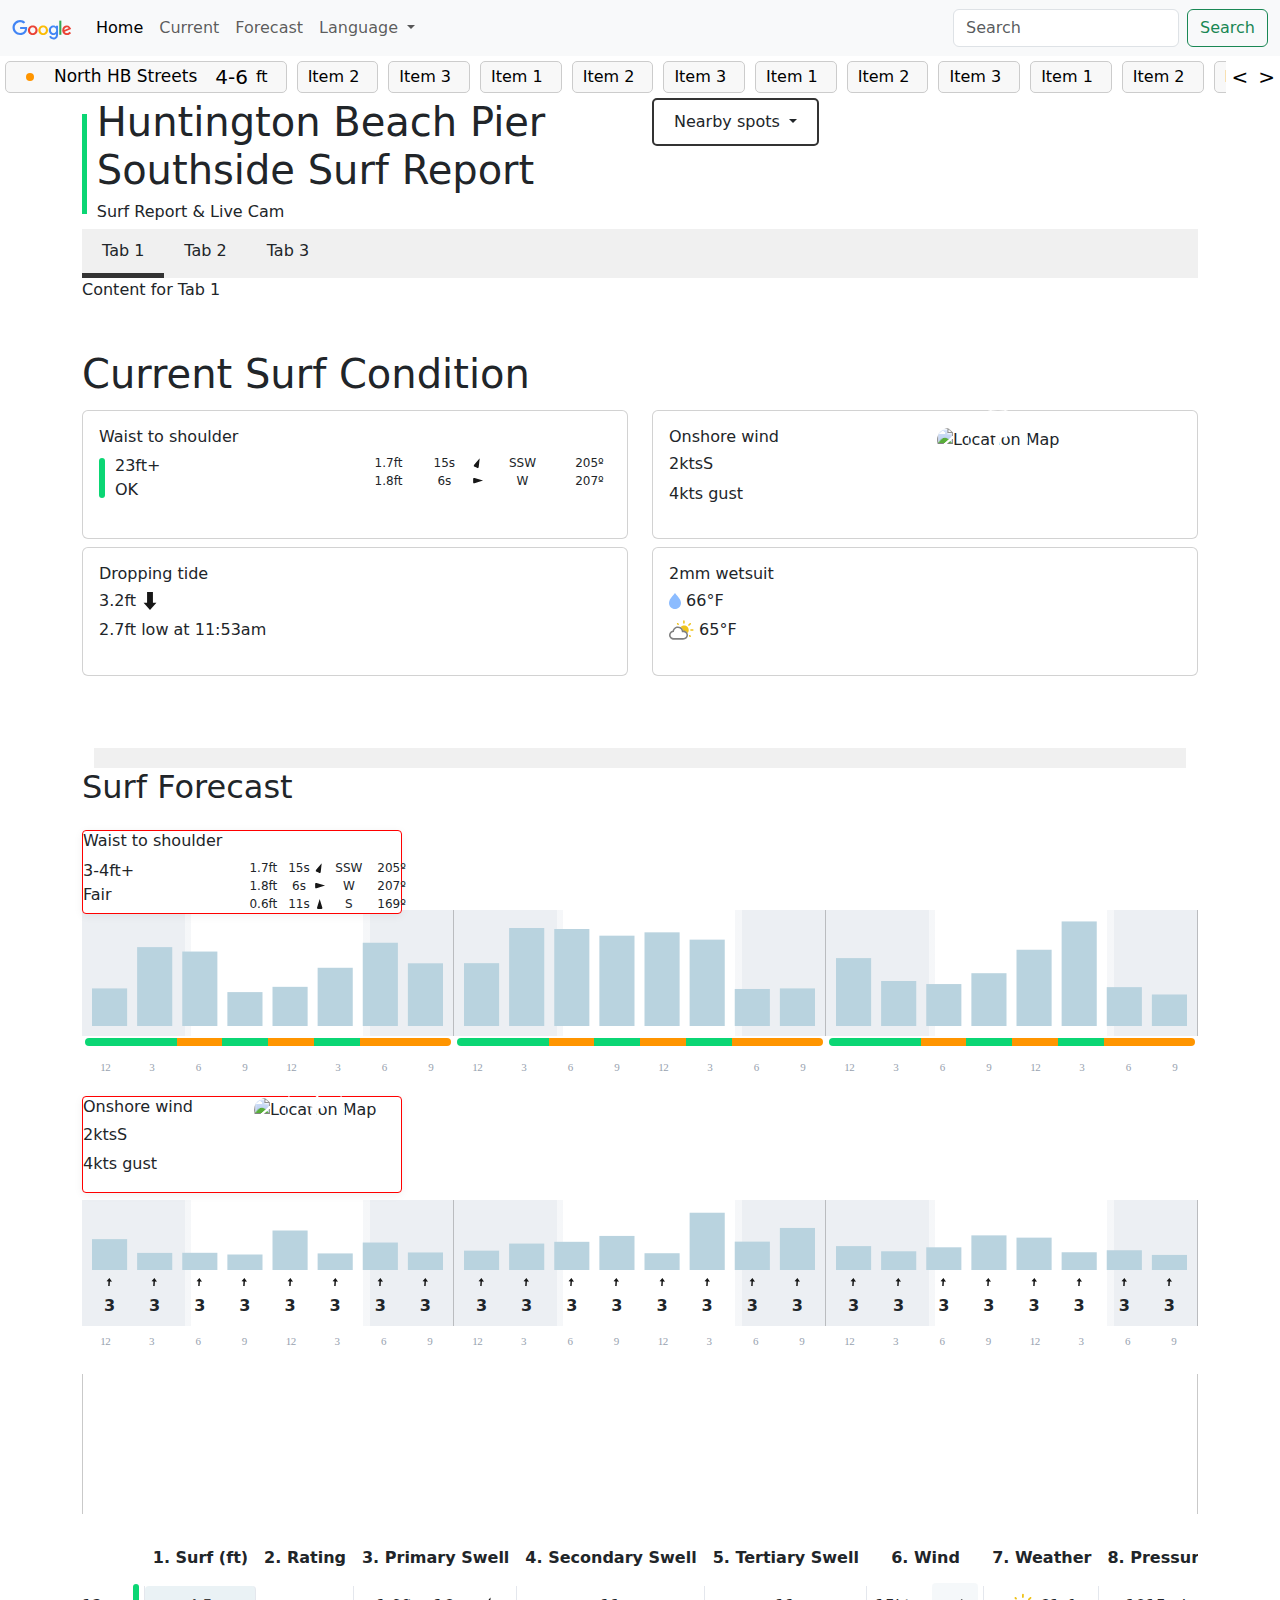
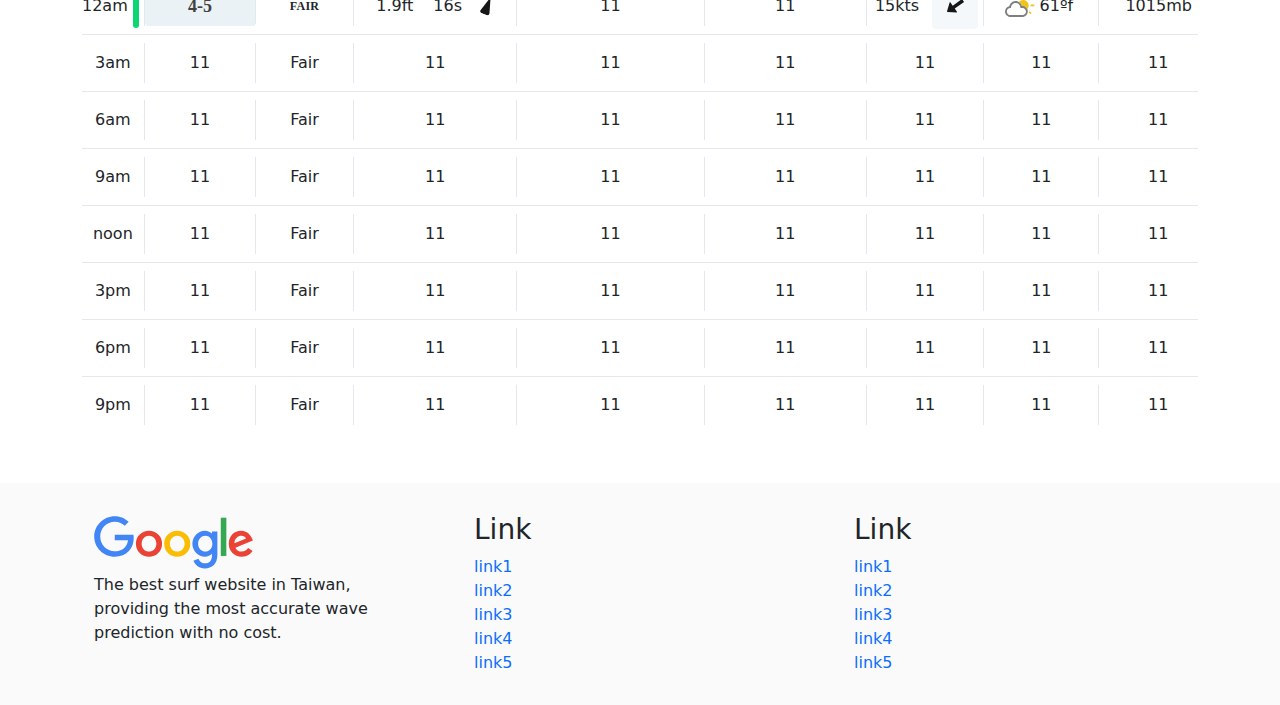
==== commit dcd33cb1: "Package all js functions in script.js" ====
--- a/index.html
+++ b/index.html
@@ -303,40 +303,10 @@
                                             207º
                                         </div>
                                     </div>
-                                    <!-- Row 3 -->
-                                    <div class="row">
-                                        <div class="col-3 d-flex flex-row justify-content-center">
-                                            0.6ft
-                                        </div>
-                                        <div class="col-2 d-flex flex-row justify-content-center">
-                                            11s
-                                        </div>
-                                        <div class="col-1 d-flex flex-row align-items-center justify-content-center">
-                                            <svg class="wave-arrow" width="6.15" height="10" viewBox="0 0 8 13"
-                                                fill="none" xmlns="http://www.w3.org/2000/svg"
-                                                style="transform: rotate(0deg);">
-                                                <path
-                                                    d="M6.903 11.059 3.5 0 .097 11.059A1.5 1.5 0 0 0 1.531 13h3.938a1.5 1.5 0 0 0 1.434-1.941Z"
-                                                    fill="#171717"></path>
-                                            </svg>
-                                        </div>
-                                        <div class="col-3 d-flex flex-row justify-content-center">
-                                            S
-                                        </div>
-                                        <div class="col-3 d-flex flex-row justify-content-center">
-                                            169º
-                                        </div>
-                                    </div>
-
-                                </div>
-
-                            </div>
-
-                            <div class="row">
-
-                            </div>
-
-
+
+                                </div>
+
+                            </div>
 
                         </div>
                     </div>
@@ -1879,6 +1849,11 @@
     <script src="https://cdnjs.cloudflare.com/ajax/libs/wow/1.1.2/wow.min.js"></script>
     <script src="https://cdnjs.cloudflare.com/ajax/libs/typed.js/2.0.10/typed.min.js"></script> -->
 
+    <!-- Temp Local Data -->
+    <script type="text/javascript" src="assets/data/sampleData_Wave.js"></script>
+    <script type="text/javascript" src="assets/data/sampleData_Wind_Weather.js"></script>
+    <script type="text/javascript" src="assets/data/sampleData_Tide.js"></script>
+
     <!-- Custom JavaScript -->
     <script type="text/javascript" src="assets/js/script.js"></script>
 
--- a/assets/css/style.css
+++ b/assets/css/style.css
@@ -359,6 +359,10 @@
     fill: #b9d3df;
 }
 
+.s-wavechart .chart-container .each-bar:hover {
+    fill: rgb(18, 28, 45);
+}
+
 .s-wavechart .chart-container .condition-colorbar {
     padding: 2px 3px 8px
 }
@@ -510,6 +514,10 @@
     fill: #b9d3df;
 }
 
+.s-windchart .chart-container .each-bar:hover {
+    fill: rgb(18, 28, 45);
+}
+
 .s-windchart .chart-container .wind-info-container {
     /* display: flex;
     flex-direction: column; */
@@ -579,7 +587,7 @@
 
 .s-tidechart .chart-container .chart-area {
     /* background: linear-gradient(to right, rgb(236, 239, 243) 0%, rgb(236, 239, 243) 27.6991%, rgba(236, 239, 243, 0.5) 27.6991%, rgba(236, 239, 243, 0.5) 29.4583%, white 29.4583%, white 75.7512%, rgba(236, 239, 243, 0.5) 75.7512%, rgba(236, 239, 243, 0.5) 77.5104%, rgb(236, 239, 243) 77.5104%, rgb(236, 239, 243) 100%); */
-    height: 126px;
+    height: 140px;
     width: 100%;
 
     border-left: 1px solid rgba(0, 0, 0, 0.212);
@@ -592,7 +600,7 @@
 
 .s-tidechart .chart-container .tide-chart-svg {
     width: 100%;
-    height: 116px;
+    height: 130px;
     /* Adjust the height as needed */
 }
 
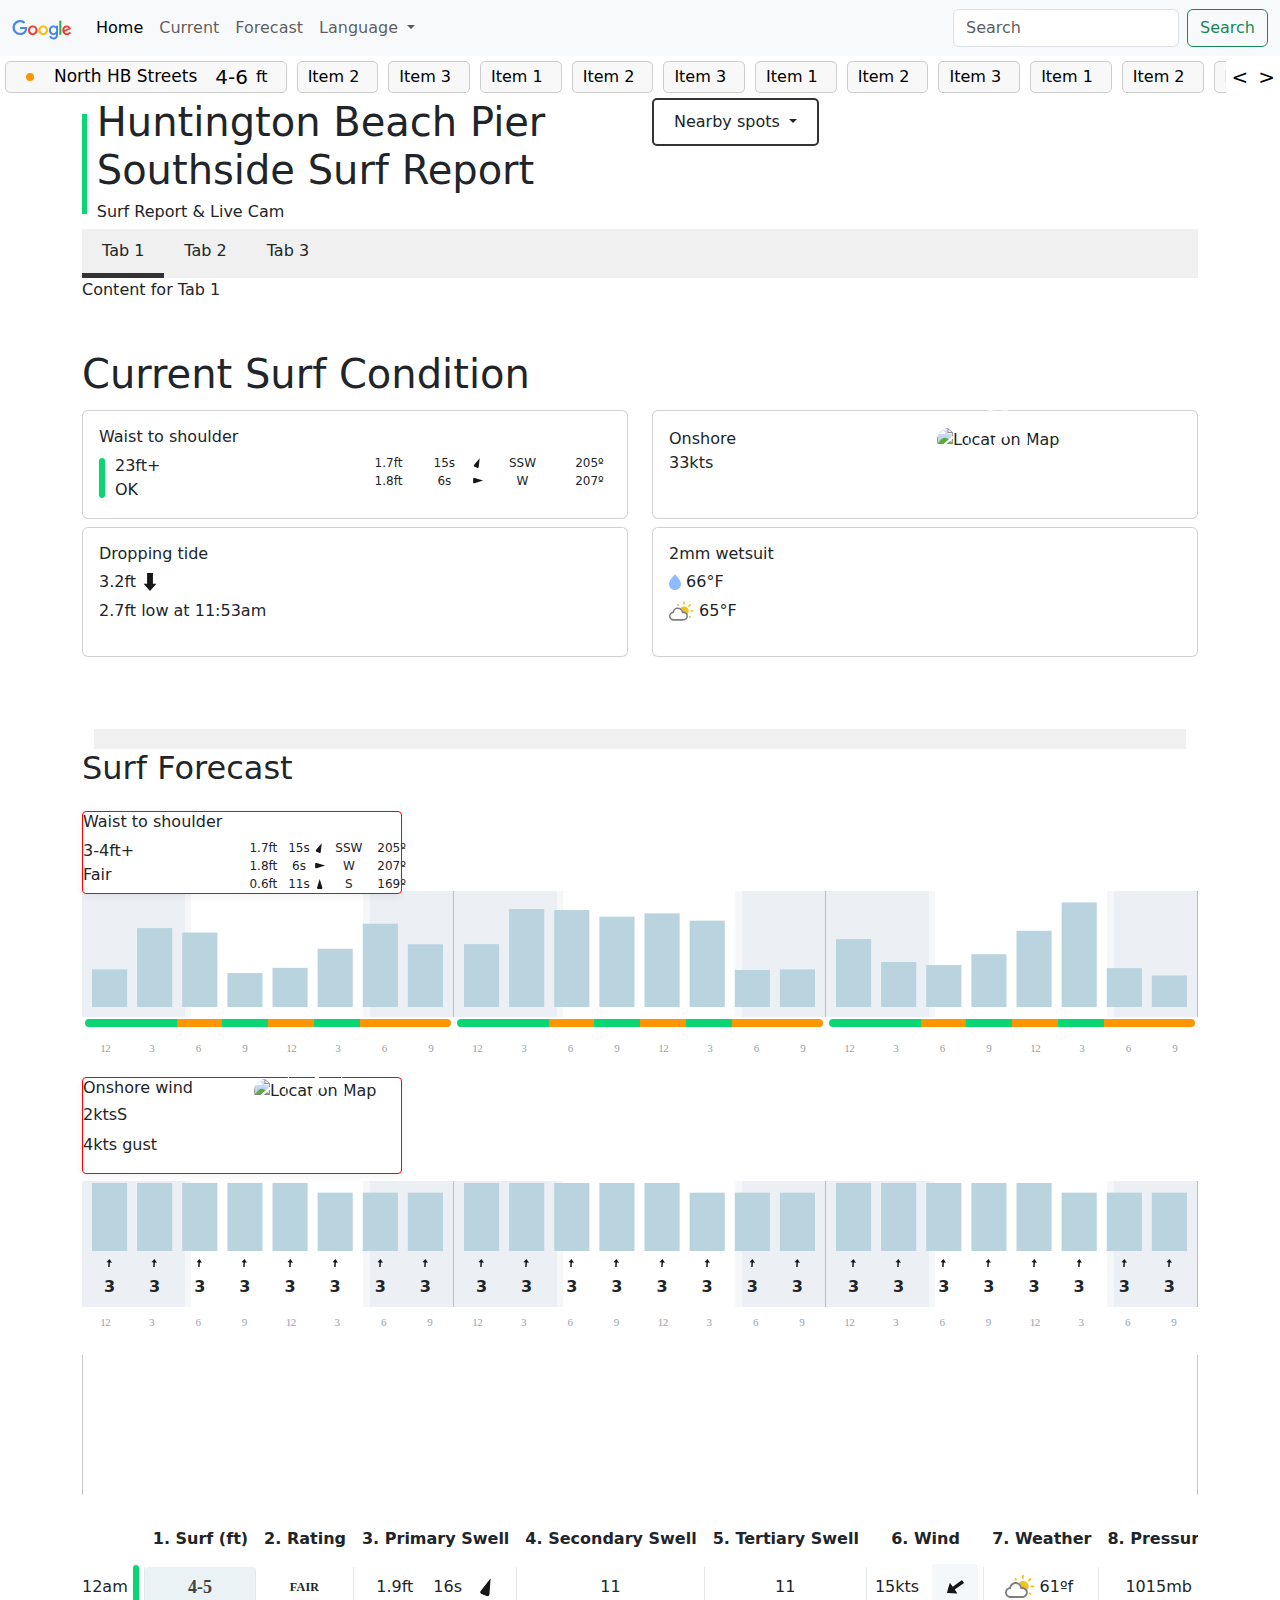
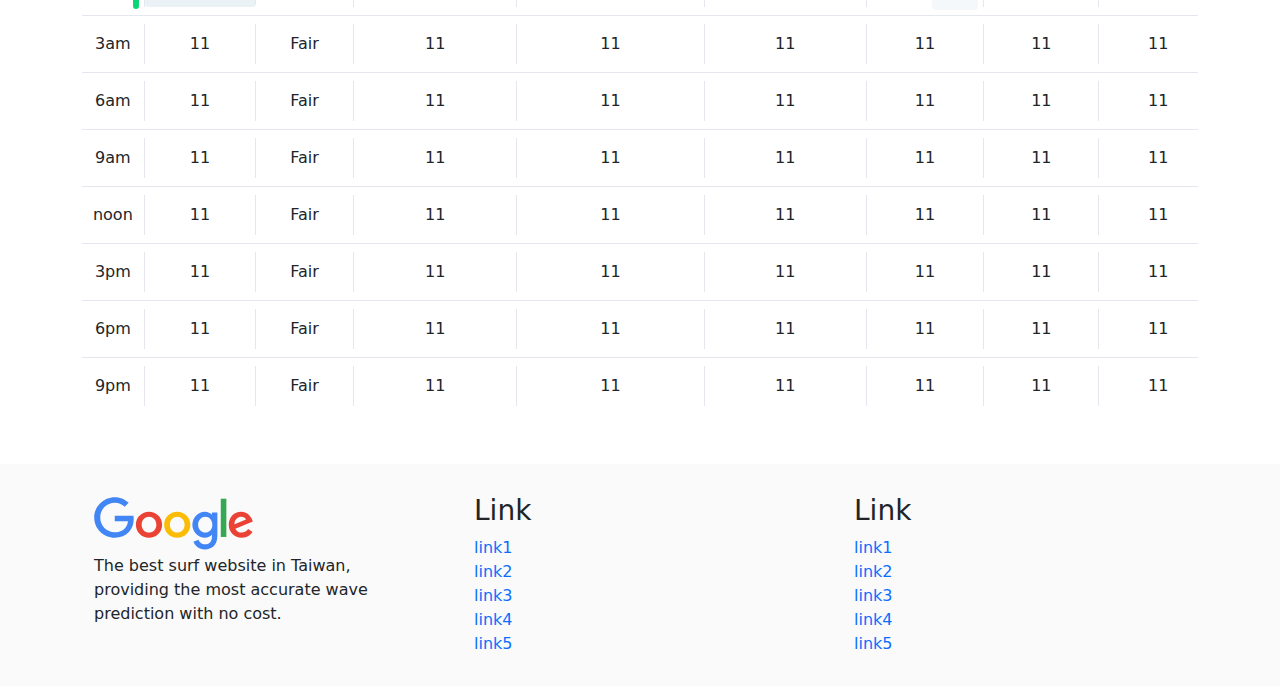
==== commit 7159fab4: "Add handleGridCard_2() in script.js" ====
--- a/index.html
+++ b/index.html
@@ -318,11 +318,15 @@
                             <div class="row">
                                 <div class="col-6">
                                     <div class="text-container">
-                                        <h6>Onshore wind</h6>
+                                        <!-- <h6>Onshore wind</h6>
                                         <h6>
                                             2kts<span>S</span>
                                         </h6>
-                                        <p>4kts gust</p>
+                                        <p>4kts gust</p> -->
+                                        <div class="current-text">Onshore wind</div>
+                                        <div class="wind-speed">
+                                            2kts<span>S</span>
+                                        </div>
                                     </div>
 
                                 </div>
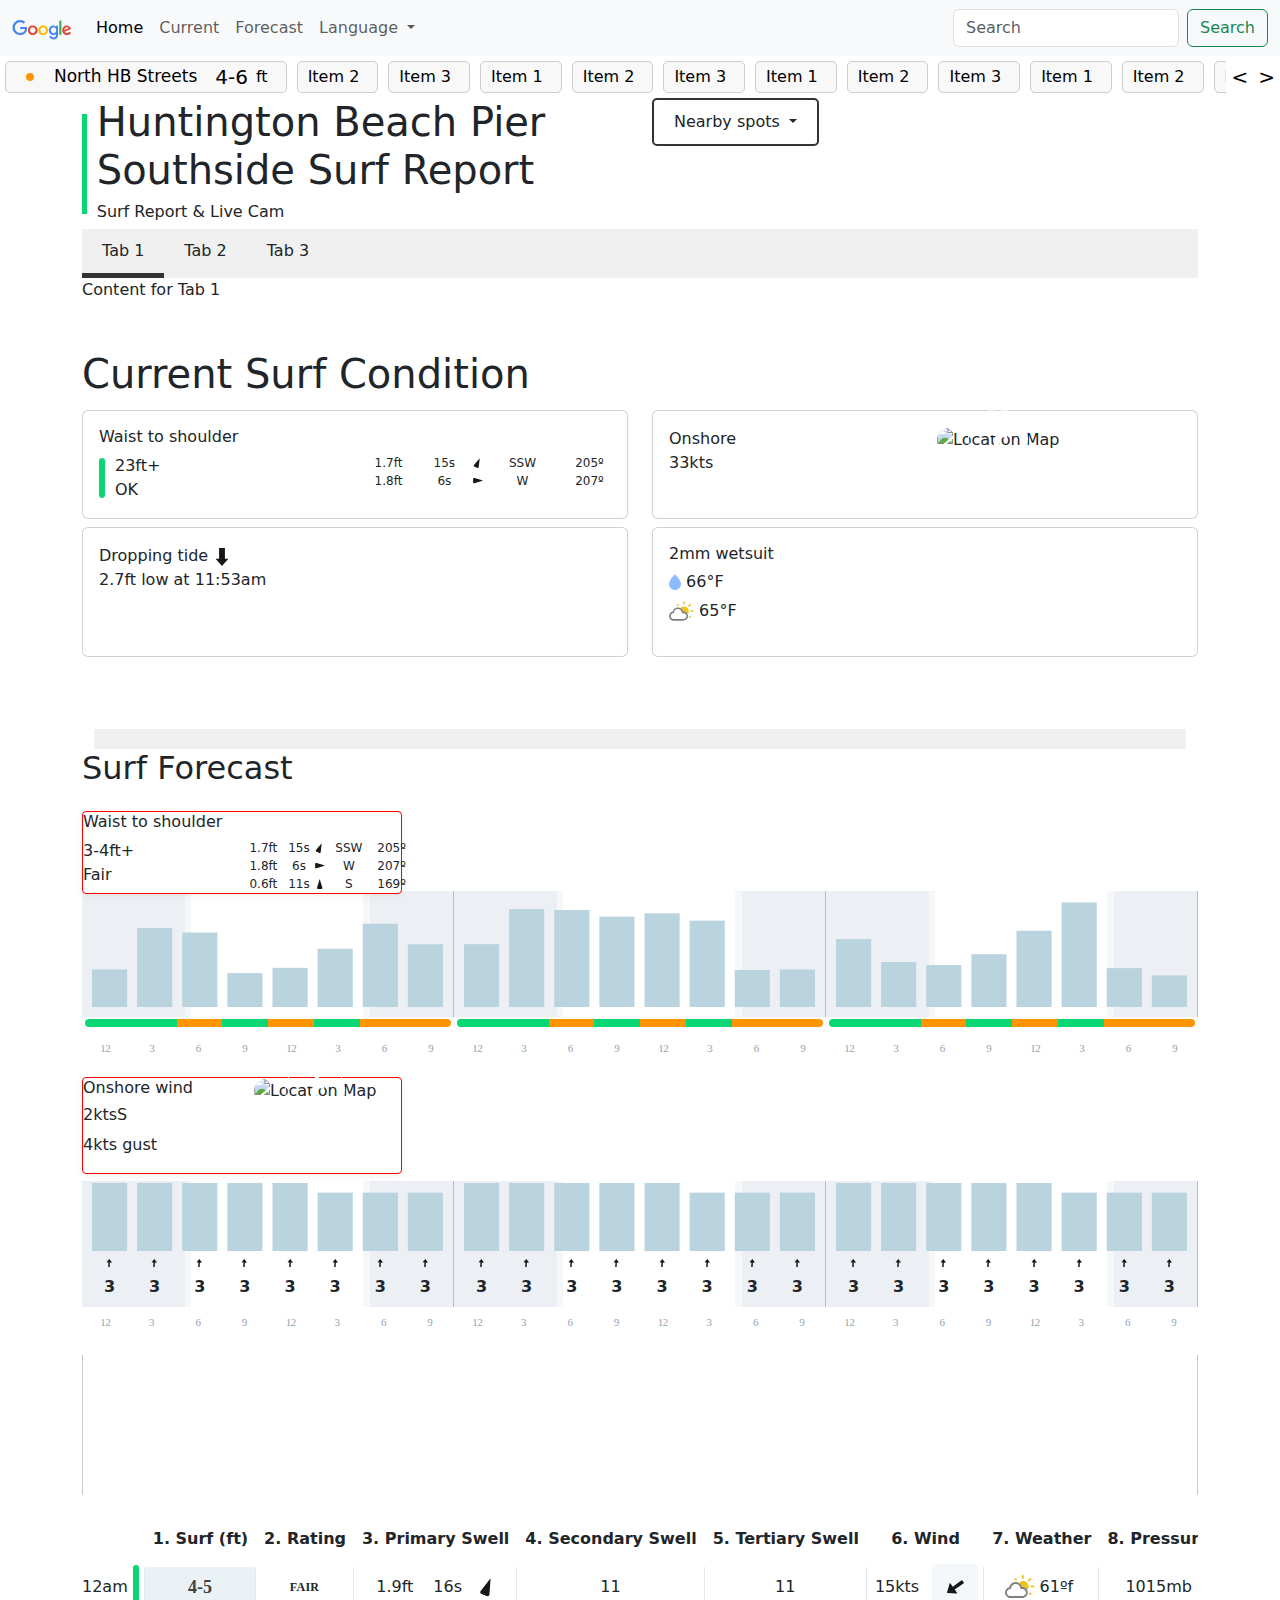
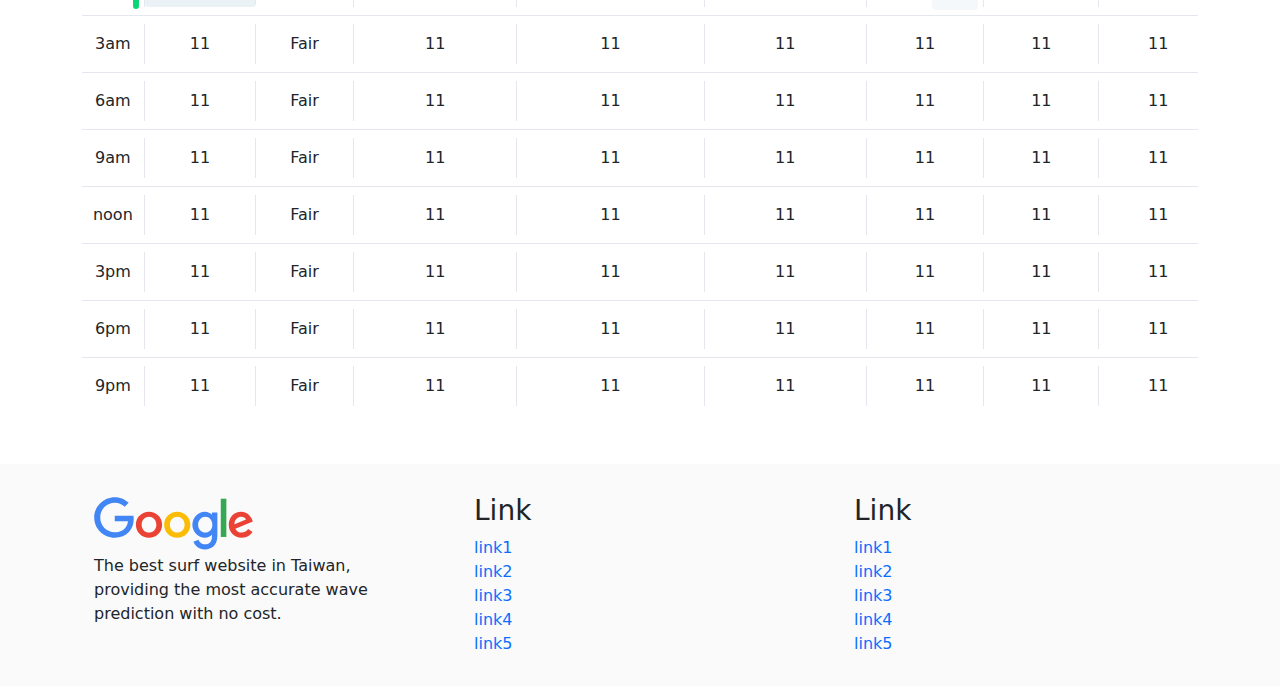
==== commit 389420e4: "Add handleGridCard_3() in script.js" ====
--- a/index.html
+++ b/index.html
@@ -357,13 +357,13 @@
                     </div>
                 </div>
                 <div class="col-lg-6 col-md-6 col-sm-12 py-1">
-                    <div class="card">
+                    <div class="card card-3">
                         <div class="card-body">
                             <!-- Content for Card 3 -->
                             <div class="row">
                                 <div class="col-6">
                                     <div class="text-container">
-                                        <h6>Dropping tide</h6>
+                                        <!-- <h6>Dropping tide</h6>
                                         <h6>
                                             3.2ft
                                             <span>
@@ -379,7 +379,35 @@
 
                                         </h6>
 
-                                        <p>2.7ft low at 11:53am</p>
+                                        <p>2.7ft low at 11:53am</p> -->
+
+
+                                        <div class="current-text">
+                                            Dropping tide
+                                            <span>
+                                                <svg height="18" width="18" viewBox="0 0 10 14" fill="none"
+                                                    xmlns="http://www.w3.org/2000/svg"
+                                                    style="transform: rotate(180deg);">
+                                                    <path fill-rule="evenodd" clip-rule="evenodd"
+                                                        d="M2.72727 14V5.6H0L5 0L10 5.6H7.27273V14H2.72727Z"
+                                                        fill="#171717"></path>
+                                                </svg>
+                                            </span>
+                                        </div>
+                                        <div class="next-tide">
+                                            <span class="next-tide-height">
+                                                2.7ft
+                                            </span>
+                                            <span class="next-tide-description">
+                                                low
+                                            </span>
+                                            at
+                                            <span class="next-tide-time">
+                                                11:53am
+                                            </span>
+                                        </div>
+
+
                                     </div>
 
                                 </div>
